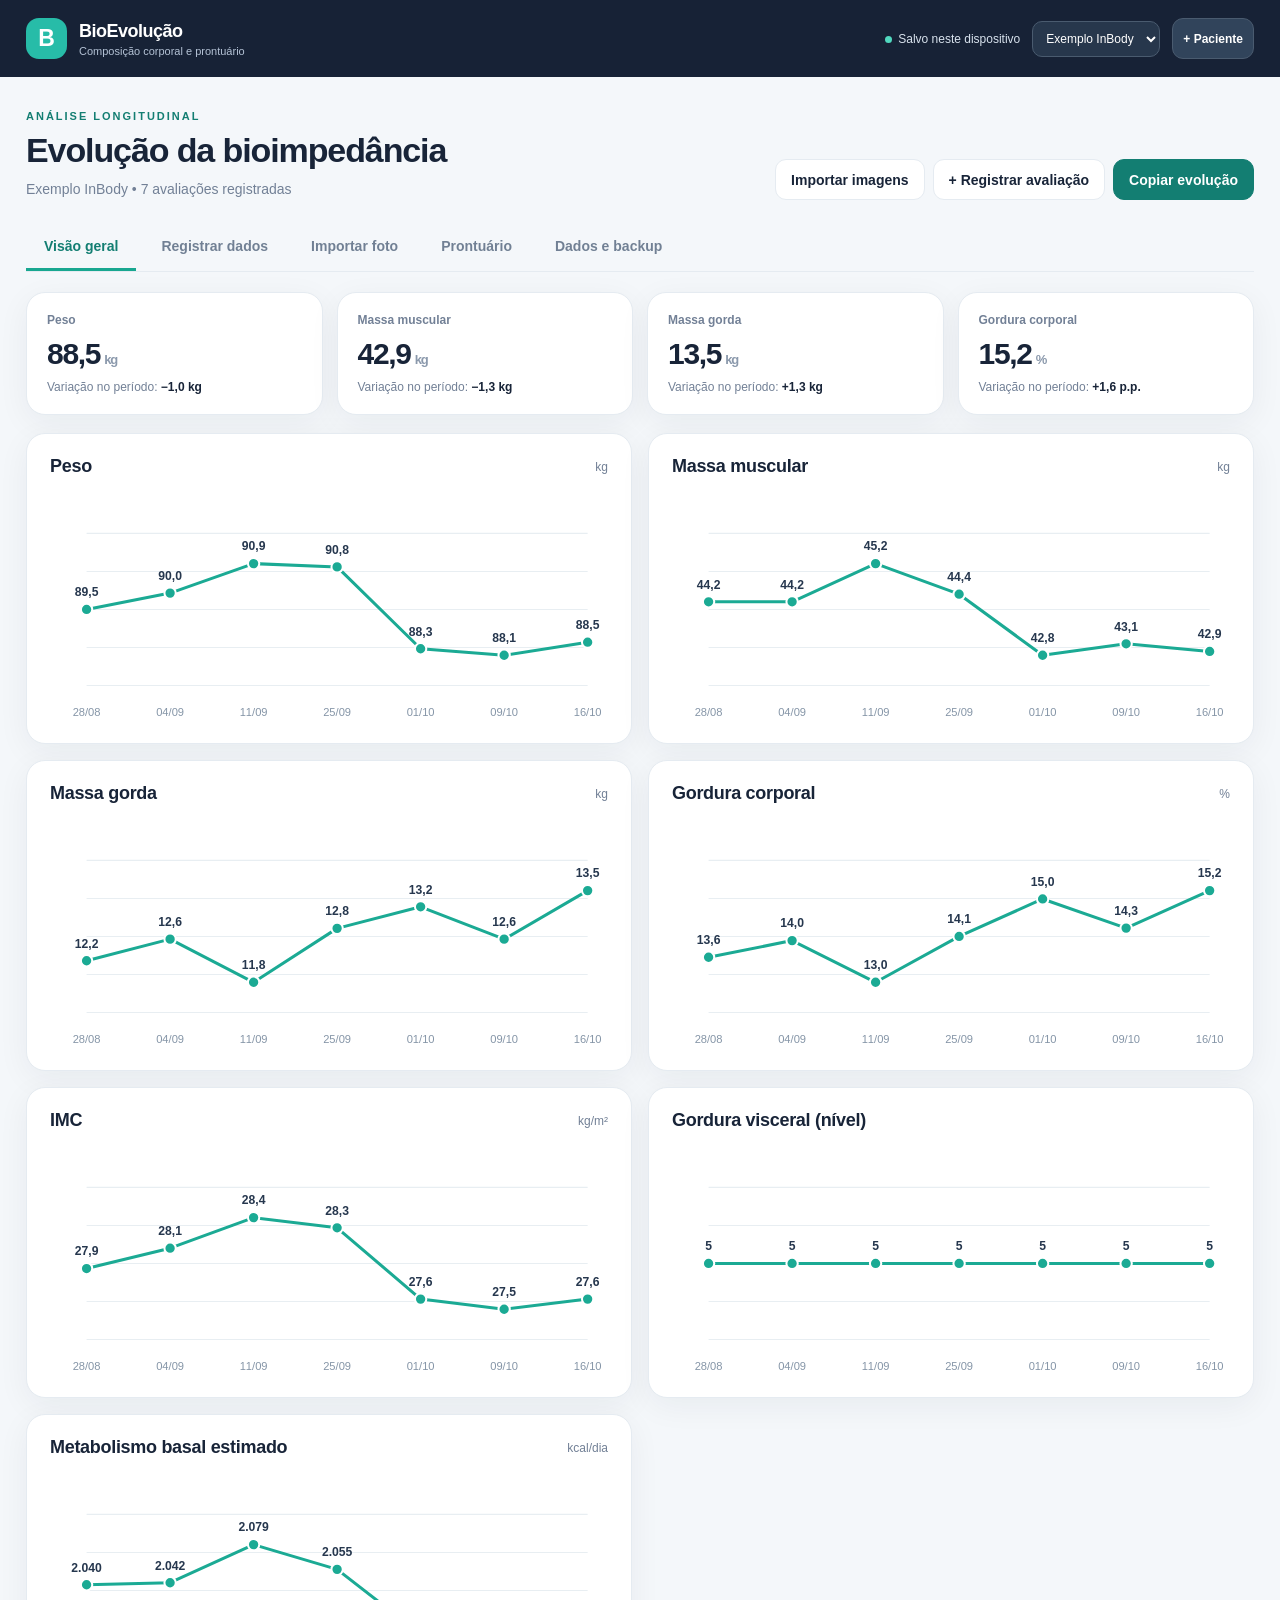
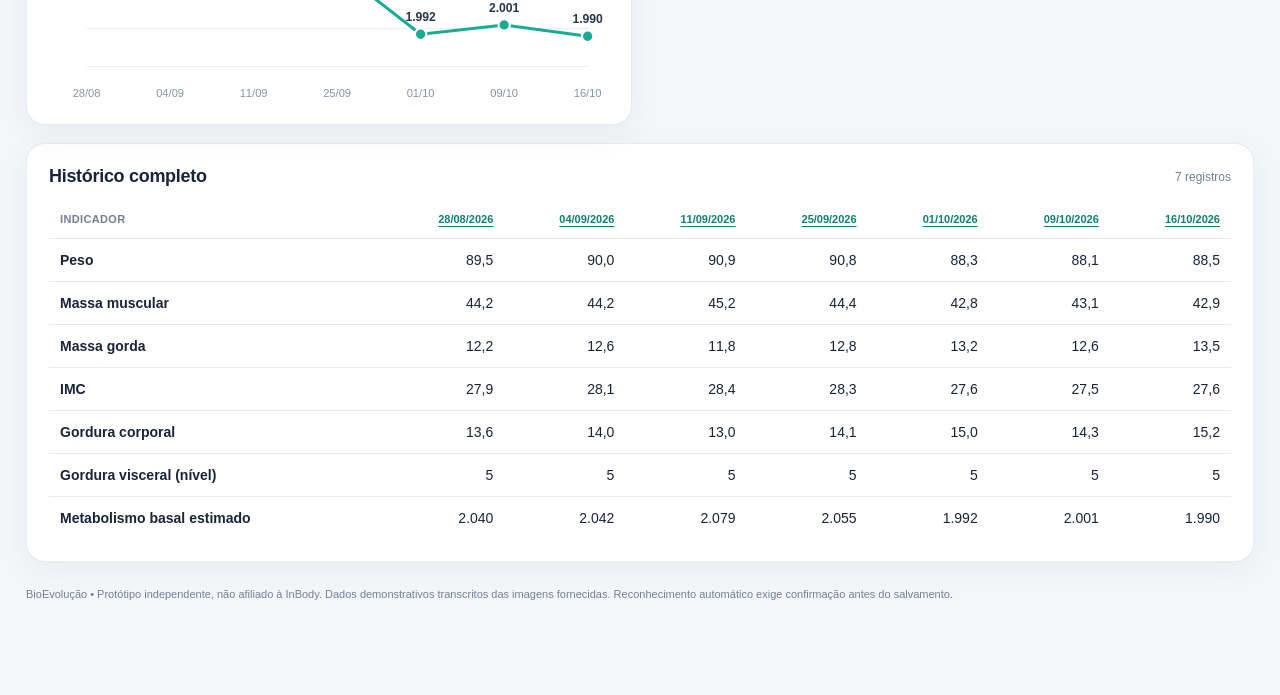
==== index.html @ 43f8a81c "Adicionar aplicativo BioEvolução com interface responsiva e OCR experimental" ====
<!DOCTYPE html>
<html lang="pt-BR">
<head>
<meta charset="UTF-8">
<meta name="viewport" content="width=device-width, initial-scale=1, viewport-fit=cover">
<meta name="theme-color" content="#172236">
<meta name="description" content="Acompanhe e registre a evolução de bioimpedância com gráficos, reconhecimento de imagens e resumo para prontuário.">
<link rel="manifest" href="manifest.webmanifest">
<link rel="apple-touch-icon" href="icon-180.png">
<meta name="apple-mobile-web-app-capable" content="yes">
<meta name="apple-mobile-web-app-status-bar-style" content="default">
<meta name="apple-mobile-web-app-title" content="BioEvolução">
<title>BioEvolução | Bioimpedância e prontuário</title>
<style>
:root{--bg:#f4f7fa;--paper:#fff;--ink:#182438;--muted:#728096;--line:#e5ebf1;--teal:#18a790;--tealDark:#137e72;--navy:#172236;--purple:#6686a9;--warn:#b66f24;--radius:19px;--shadow:0 8px 32px rgba(22,36,53,.055)}
*{box-sizing:border-box}body{margin:0;background:var(--bg);color:var(--ink);font-family:Inter,-apple-system,BlinkMacSystemFont,"Segoe UI",Arial,sans-serif;font-size:14px;-webkit-font-smoothing:antialiased}button,input,select,textarea{font:inherit}button{cursor:pointer}button:disabled{opacity:.55;cursor:not-allowed}.shell{max-width:1340px;margin:auto;padding:0 26px 80px}.top{background:var(--navy);color:#fff}.top-inner{max-width:1340px;padding:18px 26px;margin:auto;display:flex;justify-content:space-between;align-items:center;gap:18px}.identity{display:flex;align-items:center;gap:12px}.logo{width:41px;height:41px;border-radius:13px;background:#27bca8;color:#fff;font-weight:900;font-size:23px;display:grid;place-items:center}.brand{font-weight:800;font-size:18px;letter-spacing:-.5px}.subbrand{font-size:11px;color:#b4c2d5;margin-top:3px}.top-small{display:flex;align-items:center;gap:12px;font-size:12px;color:#d8e2ed}.dot{display:inline-block;width:7px;height:7px;background:#51d8bf;border-radius:50%;margin-right:6px}.patient-pick{background:#27374c;color:#fff;border:1px solid #4a5b6f;border-radius:10px;padding:9px;max-width:210px}.page-head{display:flex;justify-content:space-between;align-items:flex-end;gap:20px;margin:33px 0 24px}.eyebrow{text-transform:uppercase;letter-spacing:2px;color:var(--tealDark);font-size:11px;font-weight:800;margin:0 0 9px}.h1{font-size:clamp(24px,3vw,34px);letter-spacing:-1.1px;margin:0;font-weight:820}.lead{color:var(--muted);margin:9px 0 0;line-height:1.5}.actions{display:flex;gap:8px;flex-wrap:wrap}.btn{border-radius:11px;padding:11px 15px;min-height:41px;border:1px solid var(--line);background:#fff;color:var(--ink);font-weight:750;display:inline-flex;align-items:center;justify-content:center;gap:7px;white-space:nowrap}.btn:hover{filter:brightness(.975)}.btn.primary{background:var(--tealDark);border-color:var(--tealDark);color:#fff}.btn.ghost{background:transparent}.btn.danger{color:#bd4444}.tabs{display:flex;gap:7px;border-bottom:1px solid var(--line);overflow:auto;margin-bottom:20px}.tab{border:0;background:transparent;padding:14px 18px;color:#718094;font-weight:740;white-space:nowrap;border-bottom:3px solid transparent}.tab.active{color:var(--tealDark);border-bottom-color:var(--teal)}.panel{display:none}.panel.active{display:block}.kpi-grid{display:grid;grid-template-columns:repeat(4,minmax(0,1fr));gap:14px}.kpi{background:var(--paper);border:1px solid var(--line);border-radius:var(--radius);padding:20px;box-shadow:var(--shadow)}.kpi-title{font-size:12px;color:var(--muted);font-weight:720}.kpi-value{font-size:30px;letter-spacing:-1.3px;font-weight:850;margin:10px 0 9px;font-variant-numeric:tabular-nums}.kpi-unit{font-size:13px;color:#8b99ac;font-weight:650;margin-left:4px}.delta{font-size:12px;color:var(--muted)}.delta strong{color:var(--ink)}.section{margin-top:18px}.card{background:var(--paper);border:1px solid var(--line);border-radius:var(--radius);box-shadow:var(--shadow);padding:22px}.sec-head{display:flex;justify-content:space-between;align-items:center;gap:12px;margin-bottom:13px}.sec-title{font-size:18px;font-weight:800;margin:0;letter-spacing:-.3px}.secondary{color:var(--muted);font-size:12px}.chart-grid{display:grid;grid-template-columns:repeat(2,minmax(0,1fr));gap:16px;margin-top:18px}.chart-wrap{height:246px}.chart{width:100%;height:100%;display:block;overflow:visible}.chart text{font-family:inherit}.seg{display:inline-flex;gap:2px;background:#f1f5f7;padding:4px;border-radius:11px}.seg button{border:none;background:transparent;border-radius:8px;font-size:12px;padding:7px 9px;color:var(--muted);font-weight:750}.seg button.chosen{background:#fff;color:var(--ink);box-shadow:0 1px 5px #e0e6e8}.chartcard{padding:22px 18px 7px}.chartcard .sec-head{padding:0 5px}.tablewrap{overflow-x:auto}.hist-table{border-collapse:collapse;width:100%;min-width:720px;font-variant-numeric:tabular-nums}.hist-table th,.hist-table td{padding:13px 11px;text-align:right;border-bottom:1px solid var(--line);white-space:nowrap}.hist-table th:first-child,.hist-table td:first-child{text-align:left}.hist-table th{font-size:11px;color:var(--muted);text-transform:uppercase;letter-spacing:.35px}.hist-table tr:last-child td{border:0}.hist-table td:first-child{font-weight:760}.date-link{border:0;background:transparent;color:var(--tealDark);font-size:11px;font-weight:750;text-decoration:underline;text-underline-offset:3px;cursor:pointer;padding:0}.muted{color:var(--muted)}.form-grid{display:grid;grid-template-columns:repeat(4,minmax(0,1fr));gap:16px}.field label{display:block;font-size:12px;font-weight:780;margin:0 0 8px}.field small{display:block;font-size:11px;color:var(--muted);margin-top:5px}.field input,.field select,.field textarea{width:100%;border:1px solid #d8e0e8;border-radius:11px;background:#fff;padding:12px 13px;color:var(--ink);outline:none;min-height:45px}.field input:focus,.field textarea:focus,.field select:focus{border-color:var(--teal);box-shadow:0 0 0 3px rgba(24,167,144,.13)}.field input:disabled{background:#f4f6f8}.inline-controls{display:flex;gap:10px;align-items:center;flex-wrap:wrap}.note{background:#f4f8f9;color:#526778;border:1px solid #e3edf1;padding:12px 14px;border-radius:11px;line-height:1.5;font-size:12px}.notice{color:#6b7787;font-size:12px;line-height:1.6}.status{font-size:12px;color:var(--tealDark);font-weight:750}.error{color:#b84242}.upload{border:2px dashed #cddfe2;border-radius:16px;padding:28px;text-align:center;background:#f9fcfc;position:relative}.upload strong{display:block;font-size:17px;margin-bottom:8px}.upload p{margin:0 0 16px;color:var(--muted);line-height:1.55}.upload input{max-width:100%}.upload.drag{border-color:var(--teal);background:#eefaf6}.bar{height:8px;overflow:hidden;border-radius:10px;background:#e6eff0;margin:10px 0}.bar>div{width:0%;height:100%;background:var(--teal);transition:width .3s}.preview-list{display:grid;grid-template-columns:repeat(auto-fit,minmax(125px,1fr));gap:12px}.thumb{border:1px solid var(--line);border-radius:12px;padding:8px;overflow:hidden}.thumb img{height:165px;width:100%;object-fit:contain;background:#f4f5f7}.thumb p{font-size:11px;overflow:hidden;text-overflow:ellipsis;white-space:nowrap;margin:6px 0 0;color:var(--muted)}.review{overflow:auto;border:1px solid var(--line);border-radius:12px}.review table{border-collapse:collapse;min-width:780px;width:100%}.review th,.review td{padding:9px 8px;border-bottom:1px solid var(--line);text-align:center}.review th:first-child{text-align:left;min-width:130px}.review th{font-size:11px;color:var(--muted);background:#f8fafb}.review td input{width:70px;border:1px solid #d9e2e9;border-radius:7px;padding:7px 4px;text-align:center}.review td input.unsure{border-color:#edc693;background:#fffbf3}.review td input:focus{outline:2px solid #80d0c4}.report{width:100%;height:200px;resize:vertical;border-radius:13px;border:1px solid var(--line);padding:16px;color:var(--ink);line-height:1.65}.report-foot{display:flex;justify-content:space-between;align-items:center;gap:16px;margin-top:13px;flex-wrap:wrap}.help{line-height:1.6;color:var(--muted);font-size:12px}.empty{text-align:center;padding:45px 10px;color:var(--muted)}.empty strong{display:block;font-size:17px;color:var(--ink);margin-bottom:9px}.tiny{font-size:11px;color:var(--muted)}.footer{margin-top:24px;font-size:11px;color:var(--muted);line-height:1.55;padding-bottom:12px}.pill{background:#effaf7;color:var(--tealDark);border-radius:100px;padding:5px 8px;font-size:11px;font-weight:750}.pill.warn{background:#fff6eb;color:var(--warn)}.hr{height:1px;background:var(--line);margin:18px 0}.spaced{display:flex;justify-content:space-between;align-items:center;flex-wrap:wrap;gap:10px}.hidden{display:none!important}
@media(max-width:900px){.kpi-grid{grid-template-columns:repeat(2,minmax(0,1fr))}.chart-grid{grid-template-columns:1fr}.form-grid{grid-template-columns:repeat(2,minmax(0,1fr))}}
@media(max-width:600px){.subbrand{display:none}.logo{width:35px;height:35px}.shell,.top-inner{padding-left:14px;padding-right:14px}.top-small .dottext{display:none}.top-inner{gap:9px}.brand{font-size:16px}.patient-pick{max-width:135px;font-size:11px}.page-head{margin:24px 0 16px;display:block}.page-head .actions{margin-top:18px}.actions .btn{flex:1}.tabs{margin-left:-14px;margin-right:-14px;padding-left:8px}.tab{padding:13px}.kpi-grid{gap:9px}.kpi{padding:15px;border-radius:15px}.kpi-value{font-size:26px}.kpi-title{font-size:11px}.card{padding:17px}.form-grid{gap:12px}.sec-title{font-size:16px}.chart-wrap{height:187px}.chartcard{padding:18px 10px 4px}.report{height:235px}.top-small{gap:6px}}
</style>
</head>
<body>
<header class="top"><div class="top-inner"><div class="identity"><div class="logo">B</div><div><div class="brand">BioEvolução</div><div class="subbrand">Composição corporal e prontuário</div></div></div><div class="top-small"><span class="dottext"><i class="dot"></i>Salvo neste dispositivo</span><select id="patientSelect" class="patient-pick" aria-label="Selecionar prontuário"></select><button id="newPatient" class="btn" style="padding:8px 10px;background:#31445b;color:#fff;border-color:#4a5b6f" title="Criar registro separado">+ Paciente</button></div></div></header>
<main class="shell">
<div class="page-head"><div><p class="eyebrow">ANÁLISE LONGITUDINAL</p><h1 class="h1">Evolução da bioimpedância</h1><p class="lead" id="subtitle">Histórico de avaliações com gráficos e texto pronto para o prontuário.</p></div><div class="actions"><button class="btn" data-tab="importar">Importar imagens</button><button class="btn" data-tab="registro">+ Registrar avaliação</button><button class="btn primary" data-tab="prontuario">Copiar evolução</button></div></div>
<nav class="tabs" aria-label="Seções"><button class="tab active" data-tab="painel">Visão geral</button><button class="tab" data-tab="registro">Registrar dados</button><button class="tab" data-tab="importar">Importar foto</button><button class="tab" data-tab="prontuario">Prontuário</button><button class="tab" data-tab="dados">Dados e backup</button></nav>
<section id="painel" class="panel active"><div id="kpiGrid" class="kpi-grid"></div><div class="chart-grid" id="charts"></div><div class="card section"><div class="sec-head"><h2 class="sec-title">Histórico completo</h2><span id="recordCount" class="secondary"></span></div><div class="tablewrap" id="historyTable"></div></div></section>
<section id="registro" class="panel"><div class="card"><div class="sec-head"><div><h2 class="sec-title">Adicionar ou editar avaliação</h2><p class="secondary">Digite os valores e salve por data. Valores vazios permanecem sem informação.</p></div></div><form id="measureForm"><div class="form-grid"><div class="field"><label for="date">Data da avaliação</label><input required id="date" type="date"></div><div class="field"><label for="weight">Peso (kg)</label><input id="weight" inputmode="decimal" type="text" placeholder="88,5"></div><div class="field"><label for="muscle">Massa muscular (kg)</label><input id="muscle" inputmode="decimal" type="text" placeholder="42,9"></div><div class="field"><label for="fatMass">Massa gorda (kg)</label><input id="fatMass" inputmode="decimal" type="text" placeholder="13,5"></div><div class="field"><label for="bmi">IMC (kg/m²)</label><input id="bmi" inputmode="decimal" type="text" placeholder="27,6"></div><div class="field"><label for="fatPct">Gordura corporal (%)</label><input id="fatPct" inputmode="decimal" type="text" placeholder="15,2"></div><div class="field"><label for="visceral">Nível de gordura visceral</label><input id="visceral" inputmode="decimal" type="text" placeholder="5"></div><div class="field"><label for="bmr">Metabolismo basal (kcal)</label><input id="bmr" inputmode="decimal" type="text" placeholder="1990"></div></div><div class="hr"></div><div class="inline-controls"><button class="btn primary" type="submit">Salvar avaliação</button><button class="btn" type="button" id="clearForm">Limpar campos</button><button class="btn danger" type="button" id="deleteRecord">Excluir esta data</button><span class="status" id="formStatus" role="status"></span></div></form></div></section>
<section id="importar" class="panel"><div class="card"><h2 class="sec-title">Reconhecimento de imagens InBody</h2><p class="lead">Envie capturas de tela semelhantes às imagens fornecidas. O reconhecimento tenta extrair datas, indicadores e valores automaticamente.</p><div class="upload section" id="dropzone"><strong>Envie uma ou várias fotos</strong><p>Formatos JPG, PNG e WebP. Se o relatório estiver dividido em várias telas, envie todas de uma vez.</p><input type="file" id="photoInput" multiple accept="image/jpeg,image/png,image/webp,image/*" aria-label="Selecionar imagens de bioimpedância"></div><div class="section" id="ocrProgress" style="display:none"><div class="spaced"><span class="status" id="progressMsg">Preparando...</span><span class="tiny" id="progressPct"></span></div><div class="bar"><div id="progressFill"></div></div></div><div class="section preview-list" id="photoPreview"></div><div class="section hidden" id="importReview"><div class="spaced"><h3 class="sec-title">Confira os números reconhecidos</h3><span class="pill warn">Revisão obrigatória</span></div><p class="notice">O OCR pode confundir pontos decimais, algarismos e datas. Campos amarelos exigem atenção. Corrija antes de incorporar ao histórico.</p><div class="review" id="reviewTable"></div><div class="report-foot"><button class="btn primary" id="commitImport">Confirmar e salvar valores</button><button class="btn" id="discardImport">Descartar leitura</button><span class="status" id="importStatus"></span></div></div><p class="notice section">Privacidade: o aplicativo não envia fotos a um servidor próprio. O reconhecimento usa Tesseract.js no navegador e precisa de internet para carregar o mecanismo na primeira utilização. Para uso clínico, faça conferência humana dos resultados antes de registrar.</p></div></section>
<section id="prontuario" class="panel"><div class="card"><h2 class="sec-title">Texto pronto para copiar no prontuário</h2><p class="lead">Gere uma evolução objetiva sem interpretação clínica automática dos achados.</p><div class="form-grid section" style="grid-template-columns:repeat(2,minmax(0,1fr))"><div class="field"><label for="compareMode">Comparar</label><select id="compareMode"><option value="first">Primeira e última avaliação</option><option value="previous">Penúltima e última avaliação</option><option value="latest">Somente última avaliação</option></select></div><div class="field"><label for="reportStyle">Modelo de texto</label><select id="reportStyle"><option value="full">Completo, em parágrafo único</option><option value="short">Sintético, em parágrafo único</option><option value="dated">Histórico por datas</option></select></div></div><textarea id="reportText" class="report section" aria-label="Texto para prontuário" spellcheck="false"></textarea><div class="report-foot"><button class="btn primary" id="copyReport">Copiar texto do prontuário</button><button class="btn" id="refreshReport">Atualizar texto</button><span class="status" id="copyStatus"></span></div><p class="help section">A bioimpedância estima compartimentos corporais e é sensível à hidratação e ao protocolo de medição. Não classificar automaticamente qualquer variação de massa muscular estimada como sarcopenia.</p></div></section>
<section id="dados" class="panel"><div class="card"><h2 class="sec-title">Organização e backup</h2><p class="lead">Cada registro pode ter seu próprio histórico. Dados ficam salvos localmente neste navegador, sem sincronização entre dispositivos.</p><div class="section inline-controls"><button class="btn primary" id="exportData">Exportar backup JSON</button><label class="btn" for="restoreInput">Restaurar backup JSON</label><input type="file" id="restoreInput" accept="application/json,.json" hidden><button class="btn danger" id="clearPatient">Limpar avaliações deste registro</button></div><p id="backupStatus" class="status section"></p><div class="note section">Este é um protótipo local para avaliação e registro. Antes de utilização com dados identificáveis de pacientes em uma clínica, são necessários autenticação, gestão de acesso, armazenamento seguro, backups, trilha de auditoria e adequação à LGPD. Para testar, utilize identificadores não identificáveis.</div></div></section>
<div class="footer">BioEvolução • Protótipo independente, não afiliado à InBody. Dados demonstrativos transcritos das imagens fornecidas. Reconhecimento automático exige confirmação antes do salvamento.</div>
</main>
<script>
(() => {
'use strict';
const METRICS={weight:{name:'Peso',unit:'kg',digits:1,min:20,max:400},muscle:{name:'Massa muscular',unit:'kg',digits:1,min:0,max:200},fatMass:{name:'Massa gorda',unit:'kg',digits:1,min:0,max:200},bmi:{name:'IMC',unit:'kg/m²',digits:1,min:10,max:90},fatPct:{name:'Gordura corporal',unit:'%',digits:1,min:0,max:80},visceral:{name:'Gordura visceral (nível)',unit:'',digits:0,min:0,max:50},bmr:{name:'Metabolismo basal estimado',unit:'kcal/dia',digits:0,min:500,max:5000}};
const KEYS=Object.keys(METRICS);
const DEMO_DATES=['2026-08-28','2026-09-04','2026-09-11','2026-09-25','2026-10-01','2026-10-09','2026-10-16'];
const DEMO={weight:[89.5,90,90.9,90.8,88.3,88.1,88.5],muscle:[44.2,44.2,45.2,44.4,42.8,43.1,42.9],fatMass:[12.2,12.6,11.8,12.8,13.2,12.6,13.5],bmi:[27.9,28.1,28.4,28.3,27.6,27.5,27.6],fatPct:[13.6,14,13,14.1,15,14.3,15.2],visceral:[5,5,5,5,5,5,5],bmr:[2040,2042,2079,2055,1992,2001,1990]};
const key='bioevolucao-v1';
const demoRecords=DEMO_DATES.map((date,i)=>Object.fromEntries([['date',date],...KEYS.map(k=>[k,DEMO[k][i]])]));
let state=loadState(), staged={}, stagedFlags={}, busy=false;
const $=s=>document.querySelector(s), $$=s=>[...document.querySelectorAll(s)];
function loadState(){try{let obj=JSON.parse(localStorage.getItem(key));if(obj&&Array.isArray(obj.patients)&&obj.patients.length)return obj}catch(e){}return {active:'demo',patients:[{id:'demo',label:'Exemplo InBody',records:demoRecords}]};}
function save(){try{localStorage.setItem(key,JSON.stringify(state))}catch(e){alert('Armazenamento local indisponível. Exporte um backup JSON dos dados.')}}
function activePatient(){return state.patients.find(p=>p.id===state.active)||state.patients[0]}
function recs(){return [...activePatient().records].sort((a,b)=>a.date.localeCompare(b.date))}
function number(s){if(s===null||s===undefined||s==='')return null;let n=Number(String(s).trim().replace(/\s/g,'').replace(/\./g, (m, idx,str)=>str.includes(',')?'':'.').replace(',','.'));return Number.isFinite(n)?n:null}
function fmt(n,k){if(n===null||n===undefined||!Number.isFinite(n))return '—';return n.toLocaleString('pt-BR',{minimumFractionDigits:METRICS[k].digits,maximumFractionDigits:METRICS[k].digits})}
function diff(a,b,k){if(a==null||b==null)return '—';let d=b-a;let r=(d>0?'+':d<0?'−':'')+fmt(Math.abs(d),k);return r+(k==='fatPct'?' p.p.':(METRICS[k].unit?' '+METRICS[k].unit:''))}
function datePt(s){const [y,m,d]=(s||'').split('-');return d&&m?`${d}/${m}/${y}`:'—'}
function formatVal(n,k){let u=METRICS[k].unit;return fmt(n,k)+(u==='% '||u==='%'?'%':u?' '+u:'')}
function reportName(k){return k==='bmi'?'IMC':METRICS[k].name.toLowerCase()}
function dateShort(s){const a=(s||'').split('-');return a.length===3?`${a[2]}/${a[1]}`:s}
function escapeHtml(s){return String(s??'').replace(/[&<>"']/g,ch=>({'&':'&amp;','<':'&lt;','>':'&gt;','"':'&quot;',"'":'&#39;'}[ch]))}
function useTab(tab){$$('.tab').forEach(x=>x.classList.toggle('active',x.dataset.tab===tab));$$('.panel').forEach(x=>x.classList.toggle('active',x.id===tab));if(tab==='prontuario')updateReport();scrollTo({top:0,behavior:'smooth'})}
function currentRecord(){return recs().at(-1)||{}}
function firstRecord(){return recs()[0]||{}}
function populatePatients(){let sel=$('#patientSelect');sel.innerHTML=state.patients.map(p=>`<option value="${escapeHtml(p.id)}">${escapeHtml(p.label)}</option>`).join('');sel.value=state.active;$('#subtitle').textContent=`${activePatient().label} • ${recs().length} avaliações registradas`}
function renderKpis(){const a=firstRecord(),b=currentRecord();const chosen=['weight','muscle','fatMass','fatPct'];$('#kpiGrid').innerHTML=chosen.map(k=>{let m=METRICS[k];return `<div class="kpi"><div class="kpi-title">${m.name}</div><div class="kpi-value">${fmt(b[k],k)}<span class="kpi-unit">${m.unit}</span></div><div class="delta">Variação no período: <strong>${diff(a[k],b[k],k)}</strong></div></div>`}).join('')}
function chartSvg(key,values){let mobile=window.innerWidth<=600,w=mobile?420:560,h=227,left=mobile?35:41,right=mobile?16:25,top=35,bottom=42;let valid=values.map((v,i)=>({i,value:v[key]})).filter(v=>v.value!=null);if(!valid.length)return `<div class="empty">Sem dados registrados para este indicador.</div>`;
let vmin=Math.min(...valid.map(v=>v.value)),vmax=Math.max(...valid.map(v=>v.value));let pad=(vmax-vmin)*.33||Math.max(1,Math.abs(vmin)*.075);let yMin=vmin-pad,yMax=vmax+pad;
const xx=i=>left+(w-left-right)*(values.length===1?.5:i/(values.length-1));const yy=v=>top+(h-top-bottom)*(1-(v-yMin)/(yMax-yMin));
let grid=[0,.25,.5,.75,1].map(q=>{let y=top+q*(h-top-bottom);return `<line x1="${left}" y1="${y}" x2="${w-right}" y2="${y}" stroke="#e8eef2" stroke-width="1"/>`}).join('');
let paths=[],part=[];for(let i=0;i<values.length;i++){if(values[i][key]==null){if(part.length>1)paths.push(part);part=[];continue}part.push(`${xx(i)},${yy(values[i][key])}`)}if(part.length>1)paths.push(part);
const path=paths.map(p=>`<polyline points="${p.join(' ')}" fill="none" stroke="#1baa94" stroke-width="3" stroke-linejoin="round" stroke-linecap="round"/>`).join('');
let ticks=values.map((v,i)=>`<text x="${xx(i)}" y="${h-12}" text-anchor="middle" font-size="${values.length>10?'9':'11'}" fill="#8595a7">${dateShort(v.date)}</text>`).join('');
let pts=valid.map(({i,value})=>{let x=xx(i),y=yy(value);return `<circle cx="${x}" cy="${y}" r="5.6" fill="#1baa94" stroke="white" stroke-width="2"/><text x="${x}" y="${Math.max(13,y-13)}" text-anchor="middle" font-weight="750" fill="#26374e" font-size="${values.length>10?'10':'12'}">${fmt(value,key)}</text>`}).join('');
return `<svg class="chart" viewBox="0 0 ${w} ${h}" role="img" aria-label="Gráfico de ${METRICS[key].name}">${grid}${path}${pts}${ticks}</svg>`}
function renderCharts(){let keys=['weight','muscle','fatMass','fatPct','bmi','visceral','bmr'];$('#charts').innerHTML=keys.map(k=>`<div class="card chartcard"><div class="sec-head"><h2 class="sec-title">${METRICS[k].name}</h2><span class="secondary">${METRICS[k].unit}</span></div><div class="chart-wrap">${chartSvg(k,recs())}</div></div>`).join('')}
function renderHistory(){let data=recs();$('#recordCount').textContent=`${data.length} registros`;if(!data.length){$('#historyTable').innerHTML='<div class="empty"><strong>Ainda não há avaliações.</strong>Cadastre uma data ou importe uma captura do InBody.</div>';return}$('#historyTable').innerHTML=`<table class="hist-table"><thead><tr><th>Indicador</th>${data.map(r=>`<th><button class="date-link" data-edit-date="${r.date}" title="Editar avaliação">${datePt(r.date)}</button></th>`).join('')}</tr></thead><tbody>${KEYS.map(k=>`<tr><td>${METRICS[k].name}</td>${data.map(r=>`<td>${fmt(r[k],k)}</td>`).join('')}</tr>`).join('')}</tbody></table>`}
function updateAll(){populatePatients();renderKpis();renderCharts();renderHistory();updateReport()}
function getFormRecord(){let out={date:$('#date').value};for(let k of KEYS){let n=number($('#'+k).value);if($('#'+k).value.trim()&&n===null)throw Error(`Valor inválido: ${METRICS[k].name}`);if(n!==null&&(n<METRICS[k].min||n>METRICS[k].max))throw Error(`Valor fora da faixa esperada: ${METRICS[k].name}`);out[k]=n}return out}
function clearForm(){for(let k of KEYS)$('#'+k).value='';$('#date').value=[new Date().getFullYear(),String(new Date().getMonth()+1).padStart(2,'0'),String(new Date().getDate()).padStart(2,'0')].join('-');$('#formStatus').textContent=''}
function fillForm(date){let r=recs().find(r=>r.date===date);$('#date').value=date;for(let k of KEYS)$('#'+k).value=r?.[k]==null?'':String(r[k]).replace('.',',')}
function upsert(date,values){let p=activePatient(),r=p.records.find(r=>r.date===date);if(!r){r={date};p.records.push(r)}for(let k of KEYS)if(values[k]!==undefined&&values[k]!==null)r[k]=values[k]}
function reportString(){let arr=recs();if(!arr.length)return 'Nenhuma avaliação de bioimpedância cadastrada.';let last=arr.at(-1),first=arr[0];let mode=$('#compareMode').value,style=$('#reportStyle').value;let old=mode==='previous'?arr.at(-2):first;
const latestFields=KEYS.filter(k=>last[k]!=null).map(k=>`${reportName(k)} ${formatVal(last[k],k)}`);
const shortFields=['weight','muscle','fatMass','fatPct','visceral'].filter(k=>last[k]!=null).map(k=>`${reportName(k)} ${formatVal(last[k],k)}`);
if(style==='dated')return arr.map(r=>`BIOIMPEDÂNCIA (${datePt(r.date)}): ${KEYS.filter(k=>r[k]!=null).map(k=>`${reportName(k)} ${formatVal(r[k],k)}`).join('; ')}.`).join('\n');
let start=`BIOIMPEDÂNCIA (${datePt(last.date)}): ${(style==='short'?shortFields:latestFields).join('; ')}.`;
if(mode==='latest'||!old||old.date===last.date)return start;
const useKeys=style==='short'?['weight','muscle','fatMass','fatPct']:KEYS;
let comparisons=useKeys.filter(k=>old[k]!=null&&last[k]!=null).map(k=>`${reportName(k)} ${fmt(old[k],k)} → ${formatVal(last[k],k)} (${diff(old[k],last[k],k)})`);
return start+(comparisons.length?` EVOLUÇÃO (${datePt(old.date)} a ${datePt(last.date)}): ${comparisons.join('; ')}.`:'')
}
function updateReport(){$('#reportText').value=reportString()}
async function copyText(text){try{await navigator.clipboard.writeText(text)}catch(e){let ta=$('#reportText');ta.focus();ta.select();if(!document.execCommand('copy'))throw e}}
function setProgress(message,pct){$('#ocrProgress').style.display='block';$('#progressMsg').textContent=message;$('#progressPct').textContent=pct==null?'':`${Math.round(pct)}%`;$('#progressFill').style.width=(pct||0)+'%'}
function scriptLoad(url){return new Promise((resolve,reject)=>{if(window.Tesseract)return resolve();const tag=document.createElement('script');tag.src=url;tag.onload=resolve;tag.onerror=()=>reject(Error('Não foi possível carregar o leitor OCR. Confira a conexão com a internet.'));document.head.appendChild(tag)})}
function normalize(s){return String(s||'').normalize('NFD').replace(/[\u0300-\u036f]/g,'').toLowerCase()}
function identifyTitle(t){const s=normalize(t).replace(/[^a-z ]/g,' ').replace(/\s+/g,' ');if(s.includes('basal metabolic')||s.includes('metabolismo basal'))return 'bmr';if(s.includes('massa muscular'))return 'muscle';if(s.includes('massa gorda'))return 'fatMass';if(s.includes('gordura corporal'))return 'fatPct';if(s.includes('gordura visceral')||s.includes('gardura visceral')||s.includes('gordura viccearal'))return 'visceral';if(s.includes('peso'))return 'weight';if(/\bimc\b/.test(s))return 'bmi';return null}
function flattenOcr(data){let lines=[],words=[];function walk(node){if(!node||typeof node!=='object')return;if(node.text&&node.bbox){if(Array.isArray(node.words))lines.push(node);else if(!node.blocks&&!node.paragraphs&&!node.lines)words.push(node)}for(let key of ['blocks','paragraphs','lines','words'])if(Array.isArray(node[key]))node[key].forEach(walk)}if(Array.isArray(data.blocks))data.blocks.forEach(walk);if(!lines.length&&Array.isArray(data.lines))lines=data.lines;if(!words.length&&Array.isArray(data.words))words=data.words;
// Reconstruct headings when the OCR response contains positioned words but not lines.
if(!lines.length&&words.length){const sorted=[...words].sort((a,b)=>bboxMid(a.bbox,'y')-bboxMid(b.bbox,'y'));for(const w of sorted){const y=bboxMid(w.bbox,'y');let line=lines.find(l=>Math.abs(bboxMid(l.bbox,'y')-y)<18);if(!line){line={bbox:{...w.bbox},words:[],text:''};lines.push(line)}line.words.push(w);line.bbox.x0=Math.min(line.bbox.x0,w.bbox.x0);line.bbox.x1=Math.max(line.bbox.x1,w.bbox.x1);line.bbox.y0=Math.min(line.bbox.y0,w.bbox.y0);line.bbox.y1=Math.max(line.bbox.y1,w.bbox.y1)}for(let line of lines)line.text=line.words.sort((a,b)=>a.bbox.x0-b.bbox.x0).map(w=>w.text).join(' ')}
return {lines,words}}
function parseNum(raw,k){let v=String(raw||'').trim().toLowerCase().replace(/(?:kg|kcal|level|%|kcal\/dia|kg\/m2|kg\/m²)$/,'').trim().replace(',','.');if(!/^\d{1,5}(?:\.\d{0,2})?$/.test(v))return null;let n=Number(v);if(!Number.isFinite(n))return null;const m=METRICS[k];if(n>m.max&&m.digits===1&&Number.isInteger(n)&&n/10>=m.min&&n/10<=m.max)n/=10;if(n<m.min||n>m.max)return null;return n}
function plausibleDate(s){let match=String(s||'').match(/\b(\d{1,2})[.\/](\d{2})\b/);return match?{m:Number(match[1]),d:Number(match[2])}:null}
function parseYear(txt){let m=String(txt||'').match(/\b(2[0-9])[.\/](?:0?[1-9]|1[0-2])[.\/](?:[0-3][0-9])\b/);return m?2000+Number(m[1]):new Date().getFullYear()}
function bboxMid(b,dim){return b?((b[dim==='x'?'x0':'y0']||0)+(b[dim==='x'?'x1':'y1']||0))/2:0}
function extractOcrData(data){const f=flattenOcr(data),text=data.text||'',year=parseYear(text),result={},flags={};let lines=f.lines.map(l=>({text:l.text||'',bbox:l.bbox,key:identifyTitle(l.text||'')})).sort((a,b)=>bboxMid(a.bbox,'y')-bboxMid(b.bbox,'y'));
let sections=lines.filter(l=>l.key&&l.bbox).filter((x,i,a)=>!a.slice(0,i).some(y=>y.key===x.key&&Math.abs(bboxMid(x.bbox,'y')-bboxMid(y.bbox,'y'))<65));
let words=f.words.map(w=>({text:w.text||'',bbox:w.bbox,confidence:w.confidence??w.conf??75})).filter(w=>w.bbox);
// Additional section recovery for OCR streams that do not expose line nodes.
if(!sections.length){let pattern=/(Basal Metabolic Rate|Massa Muscular|Massa Gorda|Gordura Corporal|Gordura Visceral|N[ií]vel de Gordura Visceral|Peso|IMC)/gi;let m;let ix=0;while((m=pattern.exec(text))){sections.push({text:m[0],key:identifyTitle(m[0]),bbox:{y0:100+ix*510,y1:120+ix*510,x0:10,x1:250}});ix++}}
let dateWords=words.map(w=>({...w,date:plausibleDate(w.text)})).filter(w=>w.date&&w.date.m>=1&&w.date.m<=12&&w.date.d>=1&&w.date.d<=31);
for(let i=0;i<sections.length;i++){let s=sections[i],start=bboxMid(s.bbox,'y'),next=sections.slice(i+1).find(x=>bboxMid(x.bbox,'y')>start+100);let nextY=next?bboxMid(next.bbox,'y'):Number.POSITIVE_INFINITY;
let dates=dateWords.filter(w=>bboxMid(w.bbox,'y')>start+130&&bboxMid(w.bbox,'y')<nextY);
// Axis contains at least four neighboring month-day words on one row.
let groups=[];for(let d of dates){let grp=groups.find(g=>Math.abs(g.y-bboxMid(d.bbox,'y'))<20);if(!grp){grp={y:bboxMid(d.bbox,'y'),entries:[]};groups.push(grp)}grp.entries.push(d)}
let axis=groups.filter(g=>g.entries.length>=4).sort((a,b)=>b.entries.length-a.entries.length)[0];if(!axis)continue;
let axisItems=axis.entries.sort((a,b)=>bboxMid(a.bbox,'x')-bboxMid(b.bbox,'x'));let axisY=axis.y;
let step=axisItems.length>1?(bboxMid(axisItems.at(-1).bbox,'x')-bboxMid(axisItems[0].bbox,'x'))/(axisItems.length-1):100;
const graphTop=start+125, graphBottom=axisY-20;
let points=words.filter(w=>{let y=bboxMid(w.bbox,'y');return y>graphTop&&y<graphBottom});
for(let d of axisItems){let x=bboxMid(d.bbox,'x'),date=`${year}-${String(d.date.m).padStart(2,'0')}-${String(d.date.d).padStart(2,'0')}`;let near=points.filter(w=>Math.abs(bboxMid(w.bbox,'x')-x)<Math.max(29,step*.44)).map(w=>({...w,value:parseNum(w.text,s.key)})).filter(w=>w.value!=null&&w.confidence>=40).sort((a,b)=>Math.abs(bboxMid(a.bbox,'x')-x)-Math.abs(bboxMid(b.bbox,'x')-x));if(!result[date])result[date]={date};if(near.length){result[date][s.key]=near[0].value;flags[date+'|'+s.key]=near[0].confidence<80||!String(near[0].text).includes('.')&&METRICS[s.key].digits===1||String(near[0].text).endsWith('.')?'unsure':'read'}else{flags[date+'|'+s.key]='missing'}}
}
return {result,flags,sections:sections.length,chars:text.length,raw:text}
}
function stageRead(read){for(let [date,r] of Object.entries(read.result)){if(!staged[date])staged[date]={date};for(let k of KEYS)if(r[k]!=null){staged[date][k]=r[k];stagedFlags[date+'|'+k]=read.flags[date+'|'+k]||'unsure'}}}
function renderReview(){const dates=Object.keys(staged).sort();$('#importReview').classList.toggle('hidden',!dates.length);if(!dates.length)return;
$('#reviewTable').innerHTML=`<table><thead><tr><th>Indicador</th>${dates.map(d=>`<th>${dateShort(d)}</th>`).join('')}</tr></thead><tbody>${KEYS.map(k=>`<tr><th>${METRICS[k].name}</th>${dates.map(d=>{let n=staged[d][k];let suspect=n==null||stagedFlags[d+'|'+k]!=='read';return `<td><input data-date="${d}" data-key="${k}" type="text" inputmode="decimal" class="${suspect?'unsure':''}" aria-label="${METRICS[k].name} de ${datePt(d)}" value="${n==null?'':String(n).replace('.',',')}" placeholder="—"></td>`}).join('')}</tr>`).join('')}</tbody></table>`;
$('#importStatus').textContent=`${dates.length} datas identificadas. Confira todas as células.`}
async function handleImages(files){if(busy)return;const valid=[...files].filter(f=>f.type.startsWith('image/'));if(!valid.length)return;busy=true;staged={};stagedFlags={};$('#importReview').classList.add('hidden');$('#photoPreview').innerHTML='';$('#photoInput').disabled=true;try{
for(let f of valid){let url=URL.createObjectURL(f);let tile=document.createElement('div');tile.className='thumb';tile.innerHTML=`<img alt="Miniatura da foto carregada"><p>${escapeHtml(f.name)}</p>`;tile.querySelector('img').src=url;$('#photoPreview').appendChild(tile)}
setProgress('Carregando leitor de imagens...',5);await scriptLoad('https://cdn.jsdelivr.net/npm/tesseract.js@5.1.1/dist/tesseract.min.js');let worker=await Tesseract.createWorker('eng',1,{logger:msg=>{if(msg.status==='recognizing text')setProgress('Reconhecendo números...',Math.round(msg.progress*90))}});
for(let i=0;i<valid.length;i++){setProgress(`Lendo imagem ${i+1} de ${valid.length}...`,Math.round(i/valid.length*90));let ocr=await worker.recognize(valid[i]);let extracted=extractOcrData(ocr.data);stageRead(extracted);setProgress(`Imagem ${i+1} processada`,Math.round((i+1)/valid.length*90))}
await worker.terminate();setProgress('Leitura concluída. Confira a tabela antes de salvar.',100);renderReview();if(!Object.keys(staged).length){$('#importStatus').textContent='Não foi possível identificar os gráficos automaticamente. Use a digitação manual.';$('#importReview').classList.remove('hidden');$('#reviewTable').innerHTML='<div class="note">Os títulos ou eixos dos gráficos não foram reconhecidos. Tente imagem mais nítida ou registre a avaliação manualmente.</div>'}
}catch(err){setProgress(`Falha no reconhecimento: ${err.message||err}`,0);$('#importStatus').textContent='Não houve alteração no histórico.'}finally{busy=false;$('#photoInput').disabled=false}}
function readReviewInputs(){let data={};$$('#reviewTable input[data-date]').forEach(el=>{let date=el.dataset.date,k=el.dataset.key,s=el.value.trim();if(!data[date])data[date]={date};if(!s)return;let v=number(s);if(v===null||v<METRICS[k].min||v>METRICS[k].max)throw Error(`Confira ${METRICS[k].name} em ${datePt(date)}`);data[date][k]=v});return data}
function download(name,content,mime){let blob=new Blob([content],{type:mime}),url=URL.createObjectURL(blob),a=document.createElement('a');a.href=url;a.download=name;a.click();setTimeout(()=>URL.revokeObjectURL(url),1000)}
$$('[data-tab]').forEach(b=>b.addEventListener('click',()=>useTab(b.dataset.tab)));
$('#patientSelect').addEventListener('change',e=>{state.active=e.target.value;save();updateAll();clearForm()});
$('#newPatient').addEventListener('click',()=>{let label=prompt('Identificador do novo registro (evite nome completo ou CPF):','Paciente 02');if(!label?.trim())return;let id='p'+Date.now();state.patients.push({id,label:label.trim().slice(0,60),records:[]});state.active=id;save();updateAll();clearForm();useTab('registro')});
$('#measureForm').addEventListener('submit',e=>{e.preventDefault();try{let r=getFormRecord();if(!r.date)throw Error('Informe a data.');if(KEYS.every(k=>r[k]==null))throw Error('Informe pelo menos um indicador.');upsert(r.date,r);save();updateAll();$('#formStatus').textContent='Avaliação salva.'}catch(err){$('#formStatus').textContent=err.message;$('#formStatus').classList.add('error')}});
$('#date').addEventListener('change',e=>{if(e.target.value)fillForm(e.target.value)});$('#historyTable').addEventListener('click',e=>{let b=e.target.closest('[data-edit-date]');if(!b)return;fillForm(b.dataset.editDate);useTab('registro')});
$('#clearForm').addEventListener('click',clearForm);
$('#deleteRecord').addEventListener('click',()=>{let d=$('#date').value;if(!recs().find(x=>x.date===d)){alert('Não existe avaliação para esta data.');return}if(confirm(`Excluir avaliação de ${datePt(d)}?`)){activePatient().records=activePatient().records.filter(r=>r.date!==d);save();updateAll();clearForm()}});
$('#photoInput').addEventListener('change',e=>handleImages(e.target.files));
const zone=$('#dropzone');zone.addEventListener('dragover',e=>{e.preventDefault();zone.classList.add('drag')});zone.addEventListener('dragleave',()=>zone.classList.remove('drag'));zone.addEventListener('drop',e=>{e.preventDefault();zone.classList.remove('drag');handleImages(e.dataTransfer.files)});
$('#commitImport').addEventListener('click',()=>{try{let values=readReviewInputs(),items=Object.values(values).filter(r=>KEYS.some(k=>r[k]!=null));if(!items.length)throw Error('Nenhum valor preenchido.');for(let r of items)upsert(r.date,r);save();updateAll();staged={};stagedFlags={};$('#importReview').classList.add('hidden');$('#importStatus').textContent=`${items.length} datas salvas com sucesso.`;useTab('painel')}catch(e){$('#importStatus').textContent=e.message}});
$('#discardImport').addEventListener('click',()=>{staged={};stagedFlags={};$('#importReview').classList.add('hidden');$('#photoPreview').innerHTML='';$('#ocrProgress').style.display='none';$('#photoInput').value=''});
$('#compareMode').addEventListener('change',updateReport);$('#reportStyle').addEventListener('change',updateReport);$('#refreshReport').addEventListener('click',updateReport);
$('#copyReport').addEventListener('click',async()=>{try{await copyText($('#reportText').value);$('#copyStatus').textContent='Texto copiado. Cole no prontuário.'}catch(e){$('#copyStatus').textContent='Selecione o texto e copie manualmente.'}});
$('#exportData').addEventListener('click',()=>{download('bioevolucao-backup-'+new Date().toISOString().slice(0,10)+'.json',JSON.stringify({format:'bioevolucao-1',...state},null,2),'application/json');$('#backupStatus').textContent='Backup exportado.'});
$('#restoreInput').addEventListener('change',async e=>{let f=e.target.files[0];if(!f)return;try{let o=JSON.parse(await f.text());if(!Array.isArray(o.patients)||!o.patients.every(p=>Array.isArray(p.records)&&typeof p.label==='string'))throw Error('Formato de backup inválido.');if(!confirm('Restaurar o backup substitui todos os registros locais. Deseja continuar?'))return;state={patients:o.patients,active:o.active};if(!state.patients.some(p=>p.id===state.active))state.active=state.patients[0].id;save();updateAll();$('#backupStatus').textContent='Backup restaurado.'}catch(err){$('#backupStatus').textContent=err.message}finally{e.target.value=''}});
$('#clearPatient').addEventListener('click',()=>{if(confirm(`Apagar TODAS as avaliações de "${activePatient().label}" deste navegador?`)){activePatient().records=[];save();updateAll();$('#backupStatus').textContent='Histórico limpo.'}});
clearForm();updateAll();
if('serviceWorker' in navigator && location.protocol.startsWith('http'))navigator.serviceWorker.register('./sw.js').catch(()=>{});
})();
</script>
</body>
</html>
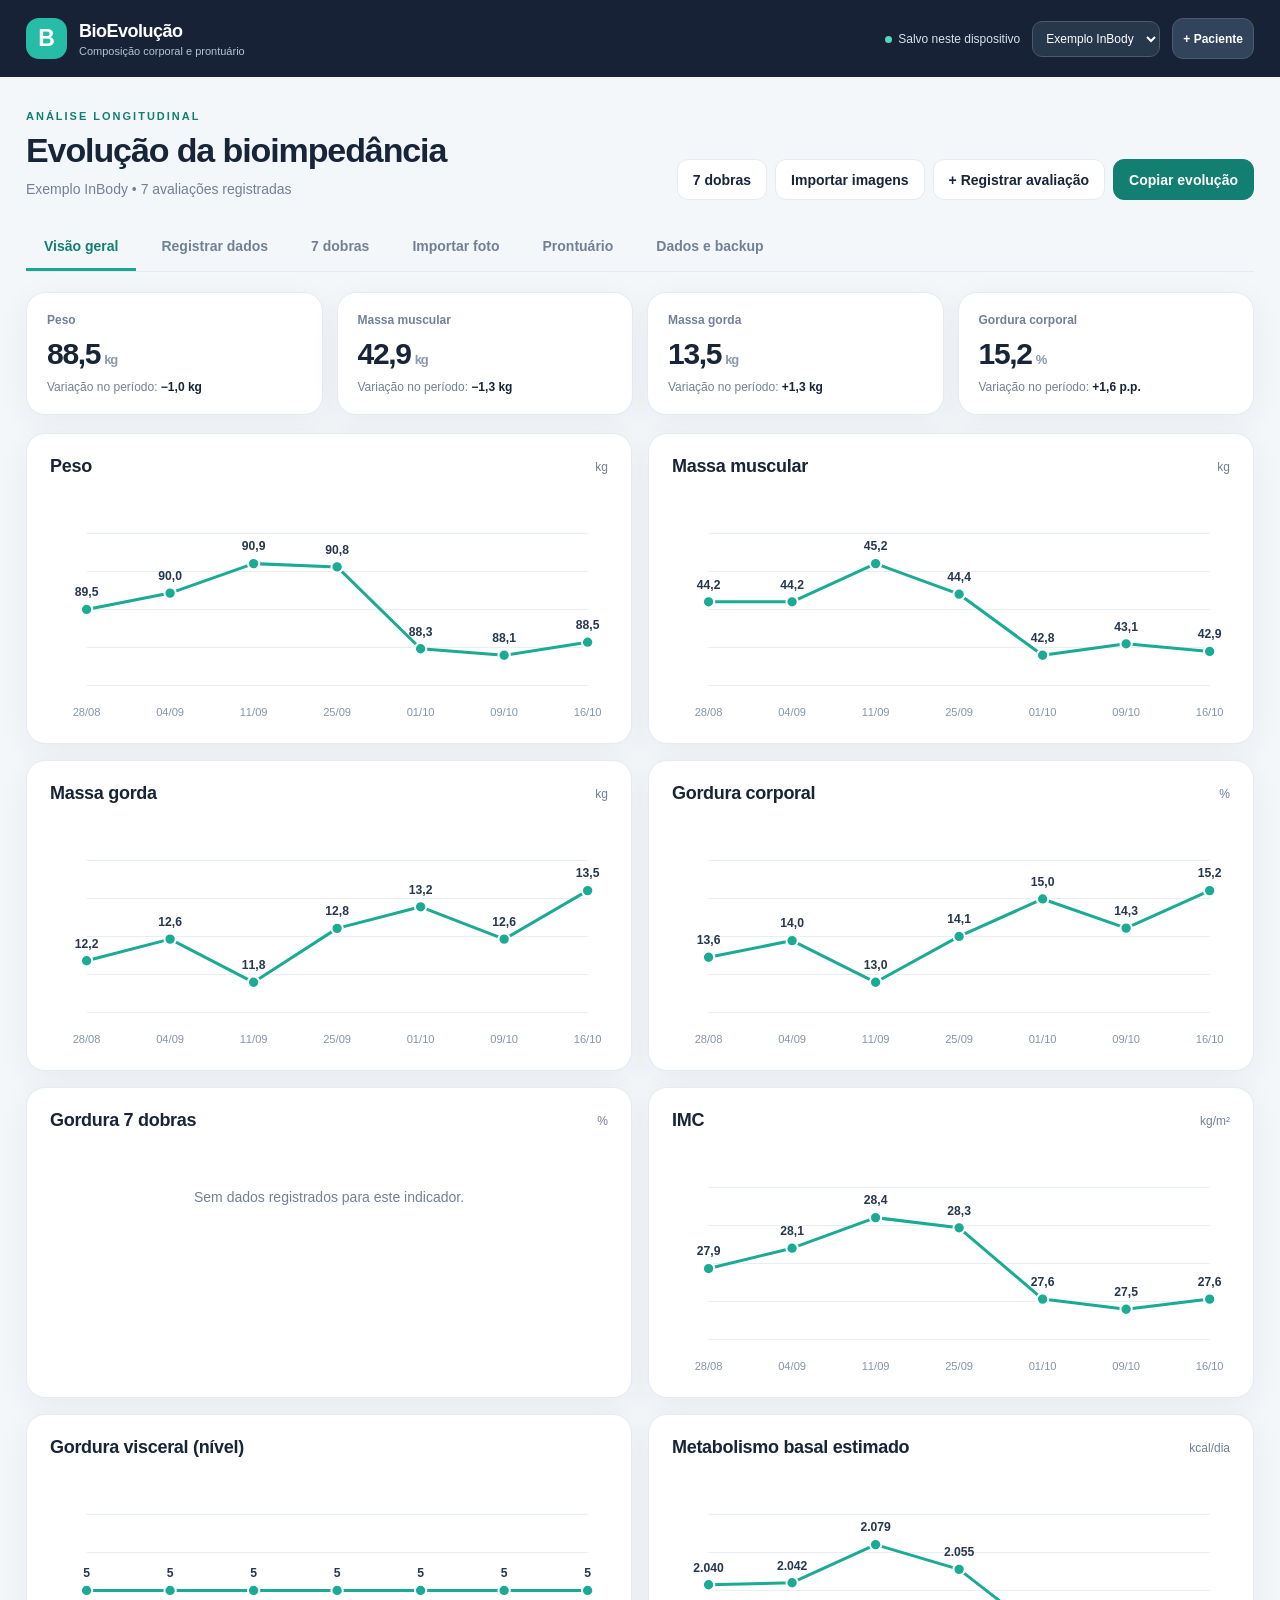
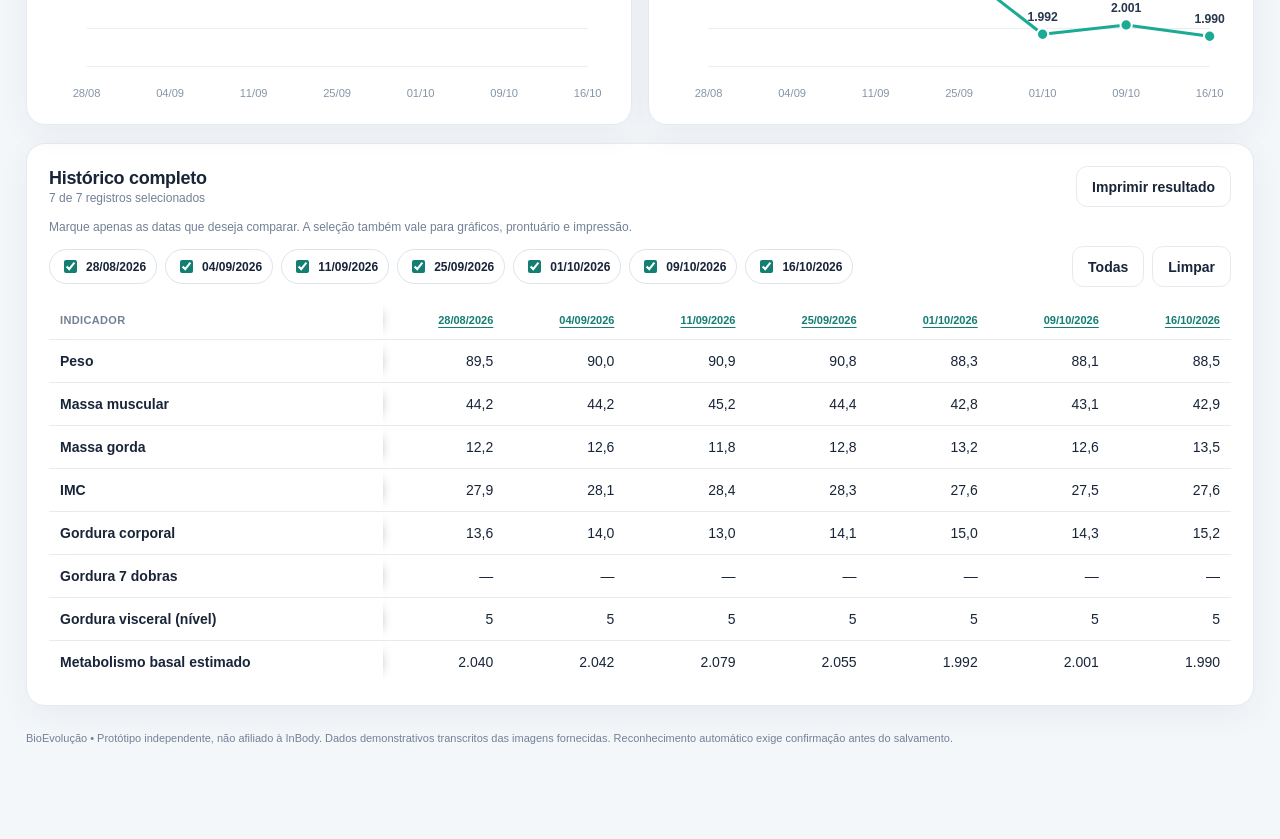
==== commit 5452e017: "Adicionar 7 dobras, filtros por data, coluna fixa e impressão" ====
--- a/index.html
+++ b/index.html
@@ -13,51 +13,58 @@
 <title>BioEvolução | Bioimpedância e prontuário</title>
 <style>
 :root{--bg:#f4f7fa;--paper:#fff;--ink:#182438;--muted:#728096;--line:#e5ebf1;--teal:#18a790;--tealDark:#137e72;--navy:#172236;--purple:#6686a9;--warn:#b66f24;--radius:19px;--shadow:0 8px 32px rgba(22,36,53,.055)}
-*{box-sizing:border-box}body{margin:0;background:var(--bg);color:var(--ink);font-family:Inter,-apple-system,BlinkMacSystemFont,"Segoe UI",Arial,sans-serif;font-size:14px;-webkit-font-smoothing:antialiased}button,input,select,textarea{font:inherit}button{cursor:pointer}button:disabled{opacity:.55;cursor:not-allowed}.shell{max-width:1340px;margin:auto;padding:0 26px 80px}.top{background:var(--navy);color:#fff}.top-inner{max-width:1340px;padding:18px 26px;margin:auto;display:flex;justify-content:space-between;align-items:center;gap:18px}.identity{display:flex;align-items:center;gap:12px}.logo{width:41px;height:41px;border-radius:13px;background:#27bca8;color:#fff;font-weight:900;font-size:23px;display:grid;place-items:center}.brand{font-weight:800;font-size:18px;letter-spacing:-.5px}.subbrand{font-size:11px;color:#b4c2d5;margin-top:3px}.top-small{display:flex;align-items:center;gap:12px;font-size:12px;color:#d8e2ed}.dot{display:inline-block;width:7px;height:7px;background:#51d8bf;border-radius:50%;margin-right:6px}.patient-pick{background:#27374c;color:#fff;border:1px solid #4a5b6f;border-radius:10px;padding:9px;max-width:210px}.page-head{display:flex;justify-content:space-between;align-items:flex-end;gap:20px;margin:33px 0 24px}.eyebrow{text-transform:uppercase;letter-spacing:2px;color:var(--tealDark);font-size:11px;font-weight:800;margin:0 0 9px}.h1{font-size:clamp(24px,3vw,34px);letter-spacing:-1.1px;margin:0;font-weight:820}.lead{color:var(--muted);margin:9px 0 0;line-height:1.5}.actions{display:flex;gap:8px;flex-wrap:wrap}.btn{border-radius:11px;padding:11px 15px;min-height:41px;border:1px solid var(--line);background:#fff;color:var(--ink);font-weight:750;display:inline-flex;align-items:center;justify-content:center;gap:7px;white-space:nowrap}.btn:hover{filter:brightness(.975)}.btn.primary{background:var(--tealDark);border-color:var(--tealDark);color:#fff}.btn.ghost{background:transparent}.btn.danger{color:#bd4444}.tabs{display:flex;gap:7px;border-bottom:1px solid var(--line);overflow:auto;margin-bottom:20px}.tab{border:0;background:transparent;padding:14px 18px;color:#718094;font-weight:740;white-space:nowrap;border-bottom:3px solid transparent}.tab.active{color:var(--tealDark);border-bottom-color:var(--teal)}.panel{display:none}.panel.active{display:block}.kpi-grid{display:grid;grid-template-columns:repeat(4,minmax(0,1fr));gap:14px}.kpi{background:var(--paper);border:1px solid var(--line);border-radius:var(--radius);padding:20px;box-shadow:var(--shadow)}.kpi-title{font-size:12px;color:var(--muted);font-weight:720}.kpi-value{font-size:30px;letter-spacing:-1.3px;font-weight:850;margin:10px 0 9px;font-variant-numeric:tabular-nums}.kpi-unit{font-size:13px;color:#8b99ac;font-weight:650;margin-left:4px}.delta{font-size:12px;color:var(--muted)}.delta strong{color:var(--ink)}.section{margin-top:18px}.card{background:var(--paper);border:1px solid var(--line);border-radius:var(--radius);box-shadow:var(--shadow);padding:22px}.sec-head{display:flex;justify-content:space-between;align-items:center;gap:12px;margin-bottom:13px}.sec-title{font-size:18px;font-weight:800;margin:0;letter-spacing:-.3px}.secondary{color:var(--muted);font-size:12px}.chart-grid{display:grid;grid-template-columns:repeat(2,minmax(0,1fr));gap:16px;margin-top:18px}.chart-wrap{height:246px}.chart{width:100%;height:100%;display:block;overflow:visible}.chart text{font-family:inherit}.seg{display:inline-flex;gap:2px;background:#f1f5f7;padding:4px;border-radius:11px}.seg button{border:none;background:transparent;border-radius:8px;font-size:12px;padding:7px 9px;color:var(--muted);font-weight:750}.seg button.chosen{background:#fff;color:var(--ink);box-shadow:0 1px 5px #e0e6e8}.chartcard{padding:22px 18px 7px}.chartcard .sec-head{padding:0 5px}.tablewrap{overflow-x:auto}.hist-table{border-collapse:collapse;width:100%;min-width:720px;font-variant-numeric:tabular-nums}.hist-table th,.hist-table td{padding:13px 11px;text-align:right;border-bottom:1px solid var(--line);white-space:nowrap}.hist-table th:first-child,.hist-table td:first-child{text-align:left}.hist-table th{font-size:11px;color:var(--muted);text-transform:uppercase;letter-spacing:.35px}.hist-table tr:last-child td{border:0}.hist-table td:first-child{font-weight:760}.date-link{border:0;background:transparent;color:var(--tealDark);font-size:11px;font-weight:750;text-decoration:underline;text-underline-offset:3px;cursor:pointer;padding:0}.muted{color:var(--muted)}.form-grid{display:grid;grid-template-columns:repeat(4,minmax(0,1fr));gap:16px}.field label{display:block;font-size:12px;font-weight:780;margin:0 0 8px}.field small{display:block;font-size:11px;color:var(--muted);margin-top:5px}.field input,.field select,.field textarea{width:100%;border:1px solid #d8e0e8;border-radius:11px;background:#fff;padding:12px 13px;color:var(--ink);outline:none;min-height:45px}.field input:focus,.field textarea:focus,.field select:focus{border-color:var(--teal);box-shadow:0 0 0 3px rgba(24,167,144,.13)}.field input:disabled{background:#f4f6f8}.inline-controls{display:flex;gap:10px;align-items:center;flex-wrap:wrap}.note{background:#f4f8f9;color:#526778;border:1px solid #e3edf1;padding:12px 14px;border-radius:11px;line-height:1.5;font-size:12px}.notice{color:#6b7787;font-size:12px;line-height:1.6}.status{font-size:12px;color:var(--tealDark);font-weight:750}.error{color:#b84242}.upload{border:2px dashed #cddfe2;border-radius:16px;padding:28px;text-align:center;background:#f9fcfc;position:relative}.upload strong{display:block;font-size:17px;margin-bottom:8px}.upload p{margin:0 0 16px;color:var(--muted);line-height:1.55}.upload input{max-width:100%}.upload.drag{border-color:var(--teal);background:#eefaf6}.bar{height:8px;overflow:hidden;border-radius:10px;background:#e6eff0;margin:10px 0}.bar>div{width:0%;height:100%;background:var(--teal);transition:width .3s}.preview-list{display:grid;grid-template-columns:repeat(auto-fit,minmax(125px,1fr));gap:12px}.thumb{border:1px solid var(--line);border-radius:12px;padding:8px;overflow:hidden}.thumb img{height:165px;width:100%;object-fit:contain;background:#f4f5f7}.thumb p{font-size:11px;overflow:hidden;text-overflow:ellipsis;white-space:nowrap;margin:6px 0 0;color:var(--muted)}.review{overflow:auto;border:1px solid var(--line);border-radius:12px}.review table{border-collapse:collapse;min-width:780px;width:100%}.review th,.review td{padding:9px 8px;border-bottom:1px solid var(--line);text-align:center}.review th:first-child{text-align:left;min-width:130px}.review th{font-size:11px;color:var(--muted);background:#f8fafb}.review td input{width:70px;border:1px solid #d9e2e9;border-radius:7px;padding:7px 4px;text-align:center}.review td input.unsure{border-color:#edc693;background:#fffbf3}.review td input:focus{outline:2px solid #80d0c4}.report{width:100%;height:200px;resize:vertical;border-radius:13px;border:1px solid var(--line);padding:16px;color:var(--ink);line-height:1.65}.report-foot{display:flex;justify-content:space-between;align-items:center;gap:16px;margin-top:13px;flex-wrap:wrap}.help{line-height:1.6;color:var(--muted);font-size:12px}.empty{text-align:center;padding:45px 10px;color:var(--muted)}.empty strong{display:block;font-size:17px;color:var(--ink);margin-bottom:9px}.tiny{font-size:11px;color:var(--muted)}.footer{margin-top:24px;font-size:11px;color:var(--muted);line-height:1.55;padding-bottom:12px}.pill{background:#effaf7;color:var(--tealDark);border-radius:100px;padding:5px 8px;font-size:11px;font-weight:750}.pill.warn{background:#fff6eb;color:var(--warn)}.hr{height:1px;background:var(--line);margin:18px 0}.spaced{display:flex;justify-content:space-between;align-items:center;flex-wrap:wrap;gap:10px}.hidden{display:none!important}
+*{box-sizing:border-box}body{margin:0;background:var(--bg);color:var(--ink);font-family:Inter,-apple-system,BlinkMacSystemFont,"Segoe UI",Arial,sans-serif;font-size:14px;-webkit-font-smoothing:antialiased}button,input,select,textarea{font:inherit}button{cursor:pointer}button:disabled{opacity:.55;cursor:not-allowed}.shell{max-width:1340px;margin:auto;padding:0 26px 80px}.top{background:var(--navy);color:#fff}.top-inner{max-width:1340px;padding:18px 26px;margin:auto;display:flex;justify-content:space-between;align-items:center;gap:18px}.identity{display:flex;align-items:center;gap:12px}.logo{width:41px;height:41px;border-radius:13px;background:#27bca8;color:#fff;font-weight:900;font-size:23px;display:grid;place-items:center}.brand{font-weight:800;font-size:18px;letter-spacing:-.5px}.subbrand{font-size:11px;color:#b4c2d5;margin-top:3px}.top-small{display:flex;align-items:center;gap:12px;font-size:12px;color:#d8e2ed}.dot{display:inline-block;width:7px;height:7px;background:#51d8bf;border-radius:50%;margin-right:6px}.patient-pick{background:#27374c;color:#fff;border:1px solid #4a5b6f;border-radius:10px;padding:9px;max-width:210px}.page-head{display:flex;justify-content:space-between;align-items:flex-end;gap:20px;margin:33px 0 24px}.eyebrow{text-transform:uppercase;letter-spacing:2px;color:var(--tealDark);font-size:11px;font-weight:800;margin:0 0 9px}.h1{font-size:clamp(24px,3vw,34px);letter-spacing:-1.1px;margin:0;font-weight:820}.lead{color:var(--muted);margin:9px 0 0;line-height:1.5}.actions{display:flex;gap:8px;flex-wrap:wrap}.btn{border-radius:11px;padding:11px 15px;min-height:41px;border:1px solid var(--line);background:#fff;color:var(--ink);font-weight:750;display:inline-flex;align-items:center;justify-content:center;gap:7px;white-space:nowrap}.btn:hover{filter:brightness(.975)}.btn.primary{background:var(--tealDark);border-color:var(--tealDark);color:#fff}.btn.ghost{background:transparent}.btn.danger{color:#bd4444}.tabs{display:flex;gap:7px;border-bottom:1px solid var(--line);overflow:auto;margin-bottom:20px}.tab{border:0;background:transparent;padding:14px 18px;color:#718094;font-weight:740;white-space:nowrap;border-bottom:3px solid transparent}.tab.active{color:var(--tealDark);border-bottom-color:var(--teal)}.panel{display:none}.panel.active{display:block}.kpi-grid{display:grid;grid-template-columns:repeat(4,minmax(0,1fr));gap:14px}.kpi{background:var(--paper);border:1px solid var(--line);border-radius:var(--radius);padding:20px;box-shadow:var(--shadow)}.kpi-title{font-size:12px;color:var(--muted);font-weight:720}.kpi-value{font-size:30px;letter-spacing:-1.3px;font-weight:850;margin:10px 0 9px;font-variant-numeric:tabular-nums}.kpi-unit{font-size:13px;color:#8b99ac;font-weight:650;margin-left:4px}.delta{font-size:12px;color:var(--muted)}.delta strong{color:var(--ink)}.section{margin-top:18px}.card{background:var(--paper);border:1px solid var(--line);border-radius:var(--radius);box-shadow:var(--shadow);padding:22px}.sec-head{display:flex;justify-content:space-between;align-items:center;gap:12px;margin-bottom:13px}.sec-title{font-size:18px;font-weight:800;margin:0;letter-spacing:-.3px}.secondary{color:var(--muted);font-size:12px}.chart-grid{display:grid;grid-template-columns:repeat(2,minmax(0,1fr));gap:16px;margin-top:18px}.chart-wrap{height:246px}.chart{width:100%;height:100%;display:block;overflow:visible}.chart text{font-family:inherit}.seg{display:inline-flex;gap:2px;background:#f1f5f7;padding:4px;border-radius:11px}.seg button{border:none;background:transparent;border-radius:8px;font-size:12px;padding:7px 9px;color:var(--muted);font-weight:750}.seg button.chosen{background:#fff;color:var(--ink);box-shadow:0 1px 5px #e0e6e8}.chartcard{padding:22px 18px 7px}.chartcard .sec-head{padding:0 5px}.tablewrap{overflow-x:auto;position:relative;-webkit-overflow-scrolling:touch;overscroll-behavior-x:contain}.hist-table{border-collapse:separate;border-spacing:0;width:100%;min-width:720px;font-variant-numeric:tabular-nums}.hist-table th,.hist-table td{padding:13px 11px;text-align:right;border-bottom:1px solid var(--line);white-space:nowrap;background:#fff}.hist-table th:first-child,.hist-table td:first-child{text-align:left;position:sticky;left:0;z-index:3;background:#fff;box-shadow:8px 0 12px -12px rgba(23,34,54,.55)}.hist-table thead th:first-child{z-index:5}.hist-table th{font-size:11px;color:var(--muted);text-transform:uppercase;letter-spacing:.35px}.hist-table tr:last-child td{border-bottom:0}.hist-table td:first-child{font-weight:760}.date-filter{display:flex;gap:8px;align-items:center;flex-wrap:wrap;margin:12px 0 14px}.date-chip{display:inline-flex;align-items:center;gap:6px;border:1px solid #dce5eb;border-radius:999px;padding:7px 10px;background:#fff;color:var(--ink);font-size:12px;font-weight:720;cursor:pointer;user-select:none}.date-chip input{accent-color:var(--tealDark)}.date-filter-actions{display:flex;gap:8px;flex-wrap:wrap;margin-left:auto}.skin-grid{display:grid;grid-template-columns:repeat(4,minmax(0,1fr));gap:14px}.calc-result{display:grid;grid-template-columns:repeat(5,minmax(0,1fr));gap:10px;margin-top:16px}.calc-box{border:1px solid var(--line);border-radius:13px;padding:14px;background:#f9fbfc}.calc-box b{display:block;font-size:20px;margin-top:5px}.calc-box span{font-size:11px;color:var(--muted)}.calc-source{font-size:11px;color:var(--muted);line-height:1.55;margin-top:12px}#printArea{display:none}.date-link{border:0;background:transparent;color:var(--tealDark);font-size:11px;font-weight:750;text-decoration:underline;text-underline-offset:3px;cursor:pointer;padding:0}.muted{color:var(--muted)}.form-grid{display:grid;grid-template-columns:repeat(4,minmax(0,1fr));gap:16px}.field label{display:block;font-size:12px;font-weight:780;margin:0 0 8px}.field small{display:block;font-size:11px;color:var(--muted);margin-top:5px}.field input,.field select,.field textarea{width:100%;border:1px solid #d8e0e8;border-radius:11px;background:#fff;padding:12px 13px;color:var(--ink);outline:none;min-height:45px}.field input:focus,.field textarea:focus,.field select:focus{border-color:var(--teal);box-shadow:0 0 0 3px rgba(24,167,144,.13)}.field input:disabled{background:#f4f6f8}.inline-controls{display:flex;gap:10px;align-items:center;flex-wrap:wrap}.note{background:#f4f8f9;color:#526778;border:1px solid #e3edf1;padding:12px 14px;border-radius:11px;line-height:1.5;font-size:12px}.notice{color:#6b7787;font-size:12px;line-height:1.6}.status{font-size:12px;color:var(--tealDark);font-weight:750}.error{color:#b84242}.upload{border:2px dashed #cddfe2;border-radius:16px;padding:28px;text-align:center;background:#f9fcfc;position:relative}.upload strong{display:block;font-size:17px;margin-bottom:8px}.upload p{margin:0 0 16px;color:var(--muted);line-height:1.55}.upload input{max-width:100%}.upload.drag{border-color:var(--teal);background:#eefaf6}.bar{height:8px;overflow:hidden;border-radius:10px;background:#e6eff0;margin:10px 0}.bar>div{width:0%;height:100%;background:var(--teal);transition:width .3s}.preview-list{display:grid;grid-template-columns:repeat(auto-fit,minmax(125px,1fr));gap:12px}.thumb{border:1px solid var(--line);border-radius:12px;padding:8px;overflow:hidden}.thumb img{height:165px;width:100%;object-fit:contain;background:#f4f5f7}.thumb p{font-size:11px;overflow:hidden;text-overflow:ellipsis;white-space:nowrap;margin:6px 0 0;color:var(--muted)}.review{overflow:auto;border:1px solid var(--line);border-radius:12px}.review table{border-collapse:collapse;min-width:780px;width:100%}.review th,.review td{padding:9px 8px;border-bottom:1px solid var(--line);text-align:center}.review th:first-child{text-align:left;min-width:130px}.review th{font-size:11px;color:var(--muted);background:#f8fafb}.review td input{width:70px;border:1px solid #d9e2e9;border-radius:7px;padding:7px 4px;text-align:center}.review td input.unsure{border-color:#edc693;background:#fffbf3}.review td input:focus{outline:2px solid #80d0c4}.report{width:100%;height:200px;resize:vertical;border-radius:13px;border:1px solid var(--line);padding:16px;color:var(--ink);line-height:1.65}.report-foot{display:flex;justify-content:space-between;align-items:center;gap:16px;margin-top:13px;flex-wrap:wrap}.help{line-height:1.6;color:var(--muted);font-size:12px}.empty{text-align:center;padding:45px 10px;color:var(--muted)}.empty strong{display:block;font-size:17px;color:var(--ink);margin-bottom:9px}.tiny{font-size:11px;color:var(--muted)}.footer{margin-top:24px;font-size:11px;color:var(--muted);line-height:1.55;padding-bottom:12px}.pill{background:#effaf7;color:var(--tealDark);border-radius:100px;padding:5px 8px;font-size:11px;font-weight:750}.pill.warn{background:#fff6eb;color:var(--warn)}.hr{height:1px;background:var(--line);margin:18px 0}.spaced{display:flex;justify-content:space-between;align-items:center;flex-wrap:wrap;gap:10px}.hidden{display:none!important}
+@media(max-width:760px){.skin-grid{grid-template-columns:repeat(2,minmax(0,1fr))}.calc-result{grid-template-columns:repeat(2,minmax(0,1fr))}.hist-table{min-width:820px}.hist-table th:first-child,.hist-table td:first-child{min-width:172px;max-width:172px}}
 @media(max-width:900px){.kpi-grid{grid-template-columns:repeat(2,minmax(0,1fr))}.chart-grid{grid-template-columns:1fr}.form-grid{grid-template-columns:repeat(2,minmax(0,1fr))}}
 @media(max-width:600px){.subbrand{display:none}.logo{width:35px;height:35px}.shell,.top-inner{padding-left:14px;padding-right:14px}.top-small .dottext{display:none}.top-inner{gap:9px}.brand{font-size:16px}.patient-pick{max-width:135px;font-size:11px}.page-head{margin:24px 0 16px;display:block}.page-head .actions{margin-top:18px}.actions .btn{flex:1}.tabs{margin-left:-14px;margin-right:-14px;padding-left:8px}.tab{padding:13px}.kpi-grid{gap:9px}.kpi{padding:15px;border-radius:15px}.kpi-value{font-size:26px}.kpi-title{font-size:11px}.card{padding:17px}.form-grid{gap:12px}.sec-title{font-size:16px}.chart-wrap{height:187px}.chartcard{padding:18px 10px 4px}.report{height:235px}.top-small{gap:6px}}
+@media print{body{background:#fff!important}body>.top,body>main{display:none!important}#printArea{display:block!important;padding:0!important}.print-card{border:0!important;box-shadow:none!important;padding:0!important}.print-card .hist-table{min-width:0!important;font-size:11px}.print-card .hist-table th:first-child,.print-card .hist-table td:first-child{position:static!important;box-shadow:none!important}.print-title{font-size:22px;margin:0 0 4px}.print-sub{font-size:11px;color:#555;margin:0 0 16px}@page{size:landscape;margin:12mm}}
 </style>
 </head>
 <body>
 <header class="top"><div class="top-inner"><div class="identity"><div class="logo">B</div><div><div class="brand">BioEvolução</div><div class="subbrand">Composição corporal e prontuário</div></div></div><div class="top-small"><span class="dottext"><i class="dot"></i>Salvo neste dispositivo</span><select id="patientSelect" class="patient-pick" aria-label="Selecionar prontuário"></select><button id="newPatient" class="btn" style="padding:8px 10px;background:#31445b;color:#fff;border-color:#4a5b6f" title="Criar registro separado">+ Paciente</button></div></div></header>
 <main class="shell">
-<div class="page-head"><div><p class="eyebrow">ANÁLISE LONGITUDINAL</p><h1 class="h1">Evolução da bioimpedância</h1><p class="lead" id="subtitle">Histórico de avaliações com gráficos e texto pronto para o prontuário.</p></div><div class="actions"><button class="btn" data-tab="importar">Importar imagens</button><button class="btn" data-tab="registro">+ Registrar avaliação</button><button class="btn primary" data-tab="prontuario">Copiar evolução</button></div></div>
-<nav class="tabs" aria-label="Seções"><button class="tab active" data-tab="painel">Visão geral</button><button class="tab" data-tab="registro">Registrar dados</button><button class="tab" data-tab="importar">Importar foto</button><button class="tab" data-tab="prontuario">Prontuário</button><button class="tab" data-tab="dados">Dados e backup</button></nav>
-<section id="painel" class="panel active"><div id="kpiGrid" class="kpi-grid"></div><div class="chart-grid" id="charts"></div><div class="card section"><div class="sec-head"><h2 class="sec-title">Histórico completo</h2><span id="recordCount" class="secondary"></span></div><div class="tablewrap" id="historyTable"></div></div></section>
-<section id="registro" class="panel"><div class="card"><div class="sec-head"><div><h2 class="sec-title">Adicionar ou editar avaliação</h2><p class="secondary">Digite os valores e salve por data. Valores vazios permanecem sem informação.</p></div></div><form id="measureForm"><div class="form-grid"><div class="field"><label for="date">Data da avaliação</label><input required id="date" type="date"></div><div class="field"><label for="weight">Peso (kg)</label><input id="weight" inputmode="decimal" type="text" placeholder="88,5"></div><div class="field"><label for="muscle">Massa muscular (kg)</label><input id="muscle" inputmode="decimal" type="text" placeholder="42,9"></div><div class="field"><label for="fatMass">Massa gorda (kg)</label><input id="fatMass" inputmode="decimal" type="text" placeholder="13,5"></div><div class="field"><label for="bmi">IMC (kg/m²)</label><input id="bmi" inputmode="decimal" type="text" placeholder="27,6"></div><div class="field"><label for="fatPct">Gordura corporal (%)</label><input id="fatPct" inputmode="decimal" type="text" placeholder="15,2"></div><div class="field"><label for="visceral">Nível de gordura visceral</label><input id="visceral" inputmode="decimal" type="text" placeholder="5"></div><div class="field"><label for="bmr">Metabolismo basal (kcal)</label><input id="bmr" inputmode="decimal" type="text" placeholder="1990"></div></div><div class="hr"></div><div class="inline-controls"><button class="btn primary" type="submit">Salvar avaliação</button><button class="btn" type="button" id="clearForm">Limpar campos</button><button class="btn danger" type="button" id="deleteRecord">Excluir esta data</button><span class="status" id="formStatus" role="status"></span></div></form></div></section>
-<section id="importar" class="panel"><div class="card"><h2 class="sec-title">Reconhecimento de imagens InBody</h2><p class="lead">Envie capturas de tela semelhantes às imagens fornecidas. O reconhecimento tenta extrair datas, indicadores e valores automaticamente.</p><div class="upload section" id="dropzone"><strong>Envie uma ou várias fotos</strong><p>Formatos JPG, PNG e WebP. Se o relatório estiver dividido em várias telas, envie todas de uma vez.</p><input type="file" id="photoInput" multiple accept="image/jpeg,image/png,image/webp,image/*" aria-label="Selecionar imagens de bioimpedância"></div><div class="section" id="ocrProgress" style="display:none"><div class="spaced"><span class="status" id="progressMsg">Preparando...</span><span class="tiny" id="progressPct"></span></div><div class="bar"><div id="progressFill"></div></div></div><div class="section preview-list" id="photoPreview"></div><div class="section hidden" id="importReview"><div class="spaced"><h3 class="sec-title">Confira os números reconhecidos</h3><span class="pill warn">Revisão obrigatória</span></div><p class="notice">O OCR pode confundir pontos decimais, algarismos e datas. Campos amarelos exigem atenção. Corrija antes de incorporar ao histórico.</p><div class="review" id="reviewTable"></div><div class="report-foot"><button class="btn primary" id="commitImport">Confirmar e salvar valores</button><button class="btn" id="discardImport">Descartar leitura</button><span class="status" id="importStatus"></span></div></div><p class="notice section">Privacidade: o aplicativo não envia fotos a um servidor próprio. O reconhecimento usa Tesseract.js no navegador e precisa de internet para carregar o mecanismo na primeira utilização. Para uso clínico, faça conferência humana dos resultados antes de registrar.</p></div></section>
+<div class="page-head"><div><p class="eyebrow">ANÁLISE LONGITUDINAL</p><h1 class="h1">Evolução da bioimpedância</h1><p class="lead" id="subtitle">Histórico de avaliações com gráficos e texto pronto para o prontuário.</p></div><div class="actions"><button class="btn" data-tab="dobras">7 dobras</button><button class="btn" data-tab="importar">Importar imagens</button><button class="btn" data-tab="registro">+ Registrar avaliação</button><button class="btn primary" data-tab="prontuario">Copiar evolução</button></div></div>
+<nav class="tabs" aria-label="Seções"><button class="tab active" data-tab="painel">Visão geral</button><button class="tab" data-tab="registro">Registrar dados</button><button class="tab" data-tab="dobras">7 dobras</button><button class="tab" data-tab="importar">Importar foto</button><button class="tab" data-tab="prontuario">Prontuário</button><button class="tab" data-tab="dados">Dados e backup</button></nav>
+<section id="painel" class="panel active"><div id="kpiGrid" class="kpi-grid"></div><div class="chart-grid" id="charts"></div><div class="card section"><div class="sec-head"><div><h2 class="sec-title">Histórico completo</h2><span id="recordCount" class="secondary"></span></div><button class="btn" id="printEvolution" type="button">Imprimir resultado</button></div><p class="secondary">Marque apenas as datas que deseja comparar. A seleção também vale para gráficos, prontuário e impressão.</p><div class="date-filter" id="dateFilters"></div><div class="tablewrap" id="historyTable"></div></div></section>
+<section id="registro" class="panel"><div class="card"><div class="sec-head"><div><h2 class="sec-title">Adicionar ou editar avaliação</h2><p class="secondary">Digite os valores e salve por data. Valores vazios permanecem sem informação.</p></div></div><form id="measureForm"><div class="form-grid"><div class="field"><label for="date">Data da avaliação</label><input required id="date" type="date"></div><div class="field"><label for="weight">Peso (kg)</label><input id="weight" inputmode="decimal" type="text" placeholder="88,5"></div><div class="field"><label for="muscle">Massa muscular (kg)</label><input id="muscle" inputmode="decimal" type="text" placeholder="42,9"></div><div class="field"><label for="fatMass">Massa gorda (kg)</label><input id="fatMass" inputmode="decimal" type="text" placeholder="13,5"></div><div class="field"><label for="bmi">IMC (kg/m²)</label><input id="bmi" inputmode="decimal" type="text" placeholder="27,6"></div><div class="field"><label for="fatPct">Gordura corporal (%)</label><input id="fatPct" inputmode="decimal" type="text" placeholder="15,2"></div><div class="field"><label for="fat7">Gordura 7 dobras (%)</label><input id="fat7" inputmode="decimal" type="text" placeholder="Ex.: 14,8"></div><div class="field"><label for="visceral">Nível de gordura visceral</label><input id="visceral" inputmode="decimal" type="text" placeholder="5"></div><div class="field"><label for="bmr">Metabolismo basal (kcal)</label><input id="bmr" inputmode="decimal" type="text" placeholder="1990"></div></div><div class="hr"></div><div class="inline-controls"><button class="btn primary" type="submit">Salvar avaliação</button><button class="btn" type="button" id="clearForm">Limpar campos</button><button class="btn danger" type="button" id="deleteRecord">Excluir esta data</button><span class="status" id="formStatus" role="status"></span></div></form></div></section>
+<section id="dobras" class="panel"><div class="card"><div class="sec-head"><div><h2 class="sec-title">Calculadora de 7 dobras</h2><p class="secondary">Jackson-Pollock 7 sítios, com conversão de Siri.</p></div></div><div class="form-grid section"><div class="field"><label for="skinDate">Data da avaliação</label><input id="skinDate" type="date"></div><div class="field"><label for="skinSex">Sexo para a equação</label><select id="skinSex"><option value="male">Masculino</option><option value="female">Feminino</option></select></div><div class="field"><label for="skinAge">Idade (anos)</label><input id="skinAge" type="number" min="18" max="100" inputmode="numeric" placeholder="40"></div><div class="field"><label for="skinWeight">Peso (kg, opcional)</label><input id="skinWeight" type="text" inputmode="decimal" placeholder="88,5"><small>Se existir peso cadastrado nessa data, ele será preenchido automaticamente.</small></div></div><div class="skin-grid section"><div class="field"><label for="sfChest">Peitoral (mm)</label><input id="sfChest" type="text" inputmode="decimal"></div><div class="field"><label for="sfAxillary">Axilar média (mm)</label><input id="sfAxillary" type="text" inputmode="decimal"></div><div class="field"><label for="sfTriceps">Tríceps (mm)</label><input id="sfTriceps" type="text" inputmode="decimal"></div><div class="field"><label for="sfSubscapular">Subescapular (mm)</label><input id="sfSubscapular" type="text" inputmode="decimal"></div><div class="field"><label for="sfAbdomen">Abdominal (mm)</label><input id="sfAbdomen" type="text" inputmode="decimal"></div><div class="field"><label for="sfSuprailiac">Supra-ilíaca (mm)</label><input id="sfSuprailiac" type="text" inputmode="decimal"></div><div class="field"><label for="sfThigh">Coxa (mm)</label><input id="sfThigh" type="text" inputmode="decimal"></div></div><div class="inline-controls section"><button class="btn primary" id="calcSkinfold" type="button">Calcular 7 dobras</button><button class="btn" id="saveSkinfold" type="button" disabled>Salvar no histórico</button><button class="btn" id="clearSkinfold" type="button">Limpar</button><span class="status" id="skinStatus"></span></div><div id="skinResult" class="calc-result" style="display:none"><div class="calc-box"><span>Somatório das 7 dobras</span><b id="skinSum">—</b></div><div class="calc-box"><span>Densidade corporal</span><b id="skinDensity">—</b></div><div class="calc-box"><span>Gordura corporal</span><b id="skinFatPct">—</b></div><div class="calc-box"><span>Massa gorda</span><b id="skinFatMass">—</b></div><div class="calc-box"><span>Massa livre de gordura</span><b id="skinLeanMass">—</b></div></div><p class="calc-source">Sítios: peitoral, axilar média, tríceps, subescapular, abdominal, supra-ilíaca e coxa. A equação estima densidade corporal e a converte em percentual de gordura pela equação de Siri. A medida depende de técnica e padronização da coleta.</p></div></section><section id="importar" class="panel"><div class="card"><h2 class="sec-title">Reconhecimento de imagens InBody</h2><p class="lead">Envie capturas de tela semelhantes às imagens fornecidas. O reconhecimento tenta extrair datas, indicadores e valores automaticamente.</p><div class="upload section" id="dropzone"><strong>Envie uma ou várias fotos</strong><p>Formatos JPG, PNG e WebP. Se o relatório estiver dividido em várias telas, envie todas de uma vez.</p><input type="file" id="photoInput" multiple accept="image/jpeg,image/png,image/webp,image/*" aria-label="Selecionar imagens de bioimpedância"></div><div class="section" id="ocrProgress" style="display:none"><div class="spaced"><span class="status" id="progressMsg">Preparando...</span><span class="tiny" id="progressPct"></span></div><div class="bar"><div id="progressFill"></div></div></div><div class="section preview-list" id="photoPreview"></div><div class="section hidden" id="importReview"><div class="spaced"><h3 class="sec-title">Confira os números reconhecidos</h3><span class="pill warn">Revisão obrigatória</span></div><p class="notice">O OCR pode confundir pontos decimais, algarismos e datas. Campos amarelos exigem atenção. Corrija antes de incorporar ao histórico.</p><div class="review" id="reviewTable"></div><div class="report-foot"><button class="btn primary" id="commitImport">Confirmar e salvar valores</button><button class="btn" id="discardImport">Descartar leitura</button><span class="status" id="importStatus"></span></div></div><p class="notice section">Privacidade: o aplicativo não envia fotos a um servidor próprio. O reconhecimento usa Tesseract.js no navegador e precisa de internet para carregar o mecanismo na primeira utilização. Para uso clínico, faça conferência humana dos resultados antes de registrar.</p></div></section>
 <section id="prontuario" class="panel"><div class="card"><h2 class="sec-title">Texto pronto para copiar no prontuário</h2><p class="lead">Gere uma evolução objetiva sem interpretação clínica automática dos achados.</p><div class="form-grid section" style="grid-template-columns:repeat(2,minmax(0,1fr))"><div class="field"><label for="compareMode">Comparar</label><select id="compareMode"><option value="first">Primeira e última avaliação</option><option value="previous">Penúltima e última avaliação</option><option value="latest">Somente última avaliação</option></select></div><div class="field"><label for="reportStyle">Modelo de texto</label><select id="reportStyle"><option value="full">Completo, em parágrafo único</option><option value="short">Sintético, em parágrafo único</option><option value="dated">Histórico por datas</option></select></div></div><textarea id="reportText" class="report section" aria-label="Texto para prontuário" spellcheck="false"></textarea><div class="report-foot"><button class="btn primary" id="copyReport">Copiar texto do prontuário</button><button class="btn" id="refreshReport">Atualizar texto</button><span class="status" id="copyStatus"></span></div><p class="help section">A bioimpedância estima compartimentos corporais e é sensível à hidratação e ao protocolo de medição. Não classificar automaticamente qualquer variação de massa muscular estimada como sarcopenia.</p></div></section>
 <section id="dados" class="panel"><div class="card"><h2 class="sec-title">Organização e backup</h2><p class="lead">Cada registro pode ter seu próprio histórico. Dados ficam salvos localmente neste navegador, sem sincronização entre dispositivos.</p><div class="section inline-controls"><button class="btn primary" id="exportData">Exportar backup JSON</button><label class="btn" for="restoreInput">Restaurar backup JSON</label><input type="file" id="restoreInput" accept="application/json,.json" hidden><button class="btn danger" id="clearPatient">Limpar avaliações deste registro</button></div><p id="backupStatus" class="status section"></p><div class="note section">Este é um protótipo local para avaliação e registro. Antes de utilização com dados identificáveis de pacientes em uma clínica, são necessários autenticação, gestão de acesso, armazenamento seguro, backups, trilha de auditoria e adequação à LGPD. Para testar, utilize identificadores não identificáveis.</div></div></section>
 <div class="footer">BioEvolução • Protótipo independente, não afiliado à InBody. Dados demonstrativos transcritos das imagens fornecidas. Reconhecimento automático exige confirmação antes do salvamento.</div>
 </main>
+<section id="printArea"></section>
 <script>
 (() => {
 'use strict';
-const METRICS={weight:{name:'Peso',unit:'kg',digits:1,min:20,max:400},muscle:{name:'Massa muscular',unit:'kg',digits:1,min:0,max:200},fatMass:{name:'Massa gorda',unit:'kg',digits:1,min:0,max:200},bmi:{name:'IMC',unit:'kg/m²',digits:1,min:10,max:90},fatPct:{name:'Gordura corporal',unit:'%',digits:1,min:0,max:80},visceral:{name:'Gordura visceral (nível)',unit:'',digits:0,min:0,max:50},bmr:{name:'Metabolismo basal estimado',unit:'kcal/dia',digits:0,min:500,max:5000}};
+const METRICS={weight:{name:'Peso',unit:'kg',digits:1,min:20,max:400},muscle:{name:'Massa muscular',unit:'kg',digits:1,min:0,max:200},fatMass:{name:'Massa gorda',unit:'kg',digits:1,min:0,max:200},bmi:{name:'IMC',unit:'kg/m²',digits:1,min:10,max:90},fatPct:{name:'Gordura corporal',unit:'%',digits:1,min:0,max:80},fat7:{name:'Gordura 7 dobras',unit:'%',digits:1,min:0,max:80},visceral:{name:'Gordura visceral (nível)',unit:'',digits:0,min:0,max:50},bmr:{name:'Metabolismo basal estimado',unit:'kcal/dia',digits:0,min:500,max:5000}};
 const KEYS=Object.keys(METRICS);
 const DEMO_DATES=['2026-08-28','2026-09-04','2026-09-11','2026-09-25','2026-10-01','2026-10-09','2026-10-16'];
-const DEMO={weight:[89.5,90,90.9,90.8,88.3,88.1,88.5],muscle:[44.2,44.2,45.2,44.4,42.8,43.1,42.9],fatMass:[12.2,12.6,11.8,12.8,13.2,12.6,13.5],bmi:[27.9,28.1,28.4,28.3,27.6,27.5,27.6],fatPct:[13.6,14,13,14.1,15,14.3,15.2],visceral:[5,5,5,5,5,5,5],bmr:[2040,2042,2079,2055,1992,2001,1990]};
+const DEMO={weight:[89.5,90,90.9,90.8,88.3,88.1,88.5],muscle:[44.2,44.2,45.2,44.4,42.8,43.1,42.9],fatMass:[12.2,12.6,11.8,12.8,13.2,12.6,13.5],bmi:[27.9,28.1,28.4,28.3,27.6,27.5,27.6],fatPct:[13.6,14,13,14.1,15,14.3,15.2],fat7:[null,null,null,null,null,null,null],visceral:[5,5,5,5,5,5,5],bmr:[2040,2042,2079,2055,1992,2001,1990]};
 const key='bioevolucao-v1';
 const demoRecords=DEMO_DATES.map((date,i)=>Object.fromEntries([['date',date],...KEYS.map(k=>[k,DEMO[k][i]])]));
-let state=loadState(), staged={}, stagedFlags={}, busy=false;
+let state=loadState(), staged={}, stagedFlags={}, busy=false, dateSelections={}, skinLast=null;
 const $=s=>document.querySelector(s), $$=s=>[...document.querySelectorAll(s)];
 function loadState(){try{let obj=JSON.parse(localStorage.getItem(key));if(obj&&Array.isArray(obj.patients)&&obj.patients.length)return obj}catch(e){}return {active:'demo',patients:[{id:'demo',label:'Exemplo InBody',records:demoRecords}]};}
 function save(){try{localStorage.setItem(key,JSON.stringify(state))}catch(e){alert('Armazenamento local indisponível. Exporte um backup JSON dos dados.')}}
 function activePatient(){return state.patients.find(p=>p.id===state.active)||state.patients[0]}
 function recs(){return [...activePatient().records].sort((a,b)=>a.date.localeCompare(b.date))}
+function selectedSet(){let all=recs().map(r=>r.date);if(!dateSelections[state.active])dateSelections[state.active]=new Set(all);let set=dateSelections[state.active];for(let d of [...set])if(!all.includes(d))set.delete(d);return set}
+function selectedRecs(){let set=selectedSet();return recs().filter(r=>set.has(r.date))}
+function selectAllDates(){dateSelections[state.active]=new Set(recs().map(r=>r.date));updateAll()}
+function clearAllDates(){dateSelections[state.active]=new Set();updateAll()}
 function number(s){if(s===null||s===undefined||s==='')return null;let n=Number(String(s).trim().replace(/\s/g,'').replace(/\./g, (m, idx,str)=>str.includes(',')?'':'.').replace(',','.'));return Number.isFinite(n)?n:null}
 function fmt(n,k){if(n===null||n===undefined||!Number.isFinite(n))return '—';return n.toLocaleString('pt-BR',{minimumFractionDigits:METRICS[k].digits,maximumFractionDigits:METRICS[k].digits})}
-function diff(a,b,k){if(a==null||b==null)return '—';let d=b-a;let r=(d>0?'+':d<0?'−':'')+fmt(Math.abs(d),k);return r+(k==='fatPct'?' p.p.':(METRICS[k].unit?' '+METRICS[k].unit:''))}
+function diff(a,b,k){if(a==null||b==null)return '—';let d=b-a;let r=(d>0?'+':d<0?'−':'')+fmt(Math.abs(d),k);return r+((k==='fatPct'||k==='fat7')?' p.p.':(METRICS[k].unit?' '+METRICS[k].unit:''))}
 function datePt(s){const [y,m,d]=(s||'').split('-');return d&&m?`${d}/${m}/${y}`:'—'}
 function formatVal(n,k){let u=METRICS[k].unit;return fmt(n,k)+(u==='% '||u==='%'?'%':u?' '+u:'')}
-function reportName(k){return k==='bmi'?'IMC':METRICS[k].name.toLowerCase()}
+function reportName(k){if(k==='bmi')return 'IMC';if(k==='fat7')return 'gordura por 7 dobras';return METRICS[k].name.toLowerCase()}
 function dateShort(s){const a=(s||'').split('-');return a.length===3?`${a[2]}/${a[1]}`:s}
 function escapeHtml(s){return String(s??'').replace(/[&<>"']/g,ch=>({'&':'&amp;','<':'&lt;','>':'&gt;','"':'&quot;',"'":'&#39;'}[ch]))}
 function useTab(tab){$$('.tab').forEach(x=>x.classList.toggle('active',x.dataset.tab===tab));$$('.panel').forEach(x=>x.classList.toggle('active',x.id===tab));if(tab==='prontuario')updateReport();scrollTo({top:0,behavior:'smooth'})}
 function currentRecord(){return recs().at(-1)||{}}
 function firstRecord(){return recs()[0]||{}}
 function populatePatients(){let sel=$('#patientSelect');sel.innerHTML=state.patients.map(p=>`<option value="${escapeHtml(p.id)}">${escapeHtml(p.label)}</option>`).join('');sel.value=state.active;$('#subtitle').textContent=`${activePatient().label} • ${recs().length} avaliações registradas`}
-function renderKpis(){const a=firstRecord(),b=currentRecord();const chosen=['weight','muscle','fatMass','fatPct'];$('#kpiGrid').innerHTML=chosen.map(k=>{let m=METRICS[k];return `<div class="kpi"><div class="kpi-title">${m.name}</div><div class="kpi-value">${fmt(b[k],k)}<span class="kpi-unit">${m.unit}</span></div><div class="delta">Variação no período: <strong>${diff(a[k],b[k],k)}</strong></div></div>`}).join('')}
+function renderKpis(){const data=selectedRecs(),a=data[0]||{},b=data.at(-1)||{};const chosen=['weight','muscle','fatMass','fatPct'];$('#kpiGrid').innerHTML=chosen.map(k=>{let m=METRICS[k];return `<div class="kpi"><div class="kpi-title">${m.name}</div><div class="kpi-value">${fmt(b[k],k)}<span class="kpi-unit">${m.unit}</span></div><div class="delta">Variação no período: <strong>${diff(a[k],b[k],k)}</strong></div></div>`}).join('')}
 function chartSvg(key,values){let mobile=window.innerWidth<=600,w=mobile?420:560,h=227,left=mobile?35:41,right=mobile?16:25,top=35,bottom=42;let valid=values.map((v,i)=>({i,value:v[key]})).filter(v=>v.value!=null);if(!valid.length)return `<div class="empty">Sem dados registrados para este indicador.</div>`;
 let vmin=Math.min(...valid.map(v=>v.value)),vmax=Math.max(...valid.map(v=>v.value));let pad=(vmax-vmin)*.33||Math.max(1,Math.abs(vmin)*.075);let yMin=vmin-pad,yMax=vmax+pad;
 const xx=i=>left+(w-left-right)*(values.length===1?.5:i/(values.length-1));const yy=v=>top+(h-top-bottom)*(1-(v-yMin)/(yMax-yMin));
@@ -67,14 +74,15 @@
 let ticks=values.map((v,i)=>`<text x="${xx(i)}" y="${h-12}" text-anchor="middle" font-size="${values.length>10?'9':'11'}" fill="#8595a7">${dateShort(v.date)}</text>`).join('');
 let pts=valid.map(({i,value})=>{let x=xx(i),y=yy(value);return `<circle cx="${x}" cy="${y}" r="5.6" fill="#1baa94" stroke="white" stroke-width="2"/><text x="${x}" y="${Math.max(13,y-13)}" text-anchor="middle" font-weight="750" fill="#26374e" font-size="${values.length>10?'10':'12'}">${fmt(value,key)}</text>`}).join('');
 return `<svg class="chart" viewBox="0 0 ${w} ${h}" role="img" aria-label="Gráfico de ${METRICS[key].name}">${grid}${path}${pts}${ticks}</svg>`}
-function renderCharts(){let keys=['weight','muscle','fatMass','fatPct','bmi','visceral','bmr'];$('#charts').innerHTML=keys.map(k=>`<div class="card chartcard"><div class="sec-head"><h2 class="sec-title">${METRICS[k].name}</h2><span class="secondary">${METRICS[k].unit}</span></div><div class="chart-wrap">${chartSvg(k,recs())}</div></div>`).join('')}
-function renderHistory(){let data=recs();$('#recordCount').textContent=`${data.length} registros`;if(!data.length){$('#historyTable').innerHTML='<div class="empty"><strong>Ainda não há avaliações.</strong>Cadastre uma data ou importe uma captura do InBody.</div>';return}$('#historyTable').innerHTML=`<table class="hist-table"><thead><tr><th>Indicador</th>${data.map(r=>`<th><button class="date-link" data-edit-date="${r.date}" title="Editar avaliação">${datePt(r.date)}</button></th>`).join('')}</tr></thead><tbody>${KEYS.map(k=>`<tr><td>${METRICS[k].name}</td>${data.map(r=>`<td>${fmt(r[k],k)}</td>`).join('')}</tr>`).join('')}</tbody></table>`}
+function renderCharts(){let keys=['weight','muscle','fatMass','fatPct','fat7','bmi','visceral','bmr'];let data=selectedRecs();$('#charts').innerHTML=keys.map(k=>`<div class="card chartcard"><div class="sec-head"><h2 class="sec-title">${METRICS[k].name}</h2><span class="secondary">${METRICS[k].unit}</span></div><div class="chart-wrap">${chartSvg(k,data)}</div></div>`).join('')}
+function renderDateFilters(){let all=recs(),set=selectedSet();$('#dateFilters').innerHTML=all.map(r=>`<label class="date-chip"><input type="checkbox" data-filter-date="${r.date}" ${set.has(r.date)?'checked':''}><span>${datePt(r.date)}</span></label>`).join('')+`<div class="date-filter-actions"><button class="btn" type="button" id="selectAllDates">Todas</button><button class="btn" type="button" id="clearAllDates">Limpar</button></div>`}
+function renderHistory(){let all=recs(),data=selectedRecs();$('#recordCount').textContent=`${data.length} de ${all.length} registros selecionados`;renderDateFilters();if(!all.length){$('#historyTable').innerHTML='<div class="empty"><strong>Ainda não há avaliações.</strong>Cadastre uma data ou importe uma captura do InBody.</div>';return}if(!data.length){$('#historyTable').innerHTML='<div class="empty"><strong>Nenhuma data selecionada.</strong>Marque uma ou mais datas acima.</div>';return}$('#historyTable').innerHTML=`<table class="hist-table"><thead><tr><th>Indicador</th>${data.map(r=>`<th><button class="date-link" data-edit-date="${r.date}" title="Editar avaliação">${datePt(r.date)}</button></th>`).join('')}</tr></thead><tbody>${KEYS.map(k=>`<tr><td>${METRICS[k].name}</td>${data.map(r=>`<td>${fmt(r[k],k)}</td>`).join('')}</tr>`).join('')}</tbody></table>`}
 function updateAll(){populatePatients();renderKpis();renderCharts();renderHistory();updateReport()}
 function getFormRecord(){let out={date:$('#date').value};for(let k of KEYS){let n=number($('#'+k).value);if($('#'+k).value.trim()&&n===null)throw Error(`Valor inválido: ${METRICS[k].name}`);if(n!==null&&(n<METRICS[k].min||n>METRICS[k].max))throw Error(`Valor fora da faixa esperada: ${METRICS[k].name}`);out[k]=n}return out}
 function clearForm(){for(let k of KEYS)$('#'+k).value='';$('#date').value=[new Date().getFullYear(),String(new Date().getMonth()+1).padStart(2,'0'),String(new Date().getDate()).padStart(2,'0')].join('-');$('#formStatus').textContent=''}
 function fillForm(date){let r=recs().find(r=>r.date===date);$('#date').value=date;for(let k of KEYS)$('#'+k).value=r?.[k]==null?'':String(r[k]).replace('.',',')}
 function upsert(date,values){let p=activePatient(),r=p.records.find(r=>r.date===date);if(!r){r={date};p.records.push(r)}for(let k of KEYS)if(values[k]!==undefined&&values[k]!==null)r[k]=values[k]}
-function reportString(){let arr=recs();if(!arr.length)return 'Nenhuma avaliação de bioimpedância cadastrada.';let last=arr.at(-1),first=arr[0];let mode=$('#compareMode').value,style=$('#reportStyle').value;let old=mode==='previous'?arr.at(-2):first;
+function reportString(){let arr=selectedRecs();if(!arr.length)return 'Nenhuma avaliação de bioimpedância cadastrada.';let last=arr.at(-1),first=arr[0];let mode=$('#compareMode').value,style=$('#reportStyle').value;let old=mode==='previous'?arr.at(-2):first;
 const latestFields=KEYS.filter(k=>last[k]!=null).map(k=>`${reportName(k)} ${formatVal(last[k],k)}`);
 const shortFields=['weight','muscle','fatMass','fatPct','visceral'].filter(k=>last[k]!=null).map(k=>`${reportName(k)} ${formatVal(last[k],k)}`);
 if(style==='dated')return arr.map(r=>`BIOIMPEDÂNCIA (${datePt(r.date)}): ${KEYS.filter(k=>r[k]!=null).map(k=>`${reportName(k)} ${formatVal(r[k],k)}`).join('; ')}.`).join('\n');
@@ -84,6 +92,14 @@
 let comparisons=useKeys.filter(k=>old[k]!=null&&last[k]!=null).map(k=>`${reportName(k)} ${fmt(old[k],k)} → ${formatVal(last[k],k)} (${diff(old[k],last[k],k)})`);
 return start+(comparisons.length?` EVOLUÇÃO (${datePt(old.date)} a ${datePt(last.date)}): ${comparisons.join('; ')}.`:'')
 }
+
+function jp7Calc(sex,age,folds,weight){let sum=folds.reduce((a,b)=>a+b,0);let density=sex==='female'?(1.097-0.00046971*sum+0.00000056*sum*sum-0.00012828*age):(1.112-0.00043499*sum+0.00000055*sum*sum-0.00028826*age);let fatPct=495/density-450;let fatMass=weight!=null?weight*fatPct/100:null;let leanMass=weight!=null?weight-fatMass:null;return {sum,density,fatPct,fatMass,leanMass}}
+function skinfoldValues(){let ids=['sfChest','sfAxillary','sfTriceps','sfSubscapular','sfAbdomen','sfSuprailiac','sfThigh'];let folds=ids.map(id=>number($('#'+id).value));if(folds.some(v=>v==null||v<=0||v>100))throw Error('Preencha as 7 dobras em milímetros.');let age=Number($('#skinAge').value);if(!Number.isFinite(age)||age<18||age>100)throw Error('Informe uma idade válida.');let weight=number($('#skinWeight').value);if($('#skinWeight').value.trim()&&(weight==null||weight<=0||weight>400))throw Error('Confira o peso.');return {date:$('#skinDate').value,sex:$('#skinSex').value,age,folds,weight}}
+function syncSkinWeight(){let d=$('#skinDate').value,r=recs().find(x=>x.date===d);if(r?.weight!=null)$('#skinWeight').value=String(r.weight).replace('.',',')}
+function calculateSkinfold(){try{let v=skinfoldValues(),o=jp7Calc(v.sex,v.age,v.folds,v.weight);skinLast={...v,...o};$('#skinSum').textContent=o.sum.toLocaleString('pt-BR',{maximumFractionDigits:1})+' mm';$('#skinDensity').textContent=o.density.toLocaleString('pt-BR',{minimumFractionDigits:4,maximumFractionDigits:4});$('#skinFatPct').textContent=o.fatPct.toLocaleString('pt-BR',{minimumFractionDigits:1,maximumFractionDigits:1})+'%';$('#skinFatMass').textContent=o.fatMass==null?'—':o.fatMass.toLocaleString('pt-BR',{minimumFractionDigits:1,maximumFractionDigits:1})+' kg';$('#skinLeanMass').textContent=o.leanMass==null?'—':o.leanMass.toLocaleString('pt-BR',{minimumFractionDigits:1,maximumFractionDigits:1})+' kg';$('#skinResult').style.display='grid';$('#saveSkinfold').disabled=!v.date;$('#skinStatus').textContent=v.date?'Resultado pronto para salvar na data selecionada.':'Resultado calculado. Escolha uma data para salvar.';return o}catch(err){skinLast=null;$('#skinResult').style.display='none';$('#saveSkinfold').disabled=true;$('#skinStatus').textContent=err.message;return null}}
+function clearSkinfold(){for(let id of ['skinAge','skinWeight','sfChest','sfAxillary','sfTriceps','sfSubscapular','sfAbdomen','sfSuprailiac','sfThigh'])$('#'+id).value='';$('#skinDate').value=new Date().toISOString().slice(0,10);$('#skinSex').value='male';$('#skinResult').style.display='none';$('#skinStatus').textContent='';$('#saveSkinfold').disabled=true;skinLast=null;syncSkinWeight()}
+function saveSkinfold(){if(!skinLast||!skinLast.date){$('#skinStatus').textContent='Calcule novamente com uma data selecionada.';return}let r={date:skinLast.date,fat7:Number(skinLast.fatPct.toFixed(1))};if(skinLast.weight!=null)r.weight=skinLast.weight;upsert(r.date,r);let target=activePatient().records.find(x=>x.date===r.date);target.skinfolds7={sex:skinLast.sex,age:skinLast.age,chest:skinLast.folds[0],axillary:skinLast.folds[1],triceps:skinLast.folds[2],subscapular:skinLast.folds[3],abdomen:skinLast.folds[4],suprailiac:skinLast.folds[5],thigh:skinLast.folds[6],sum:Number(skinLast.sum.toFixed(1)),density:Number(skinLast.density.toFixed(5))};selectedSet().add(r.date);save();updateAll();$('#skinStatus').textContent='Resultado de 7 dobras salvo no histórico.'}
+function printEvolution(){let data=selectedRecs();if(!data.length){alert('Selecione pelo menos uma data para imprimir.');return}let rows=KEYS.map(k=>`<tr><td>${escapeHtml(METRICS[k].name)}</td>${data.map(r=>`<td>${fmt(r[k],k)}</td>`).join('')}</tr>`).join('');$('#printArea').innerHTML=`<div class="print-card"><h1 class="print-title">BioEvolução — ${escapeHtml(activePatient().label)}</h1><p class="print-sub">Evolução da composição corporal • ${data.length} avaliação(ões) selecionada(s) • ${new Date().toLocaleDateString('pt-BR')}</p><table class="hist-table"><thead><tr><th>Indicador</th>${data.map(r=>`<th>${datePt(r.date)}</th>`).join('')}</tr></thead><tbody>${rows}</tbody></table><p class="calc-source">Gordura 7 dobras: Jackson-Pollock 7 sítios, com conversão de Siri. Resultados dependem da padronização da coleta.</p></div>`;window.print()}
 function updateReport(){$('#reportText').value=reportString()}
 async function copyText(text){try{await navigator.clipboard.writeText(text)}catch(e){let ta=$('#reportText');ta.focus();ta.select();if(!document.execCommand('copy'))throw e}}
 function setProgress(message,pct){$('#ocrProgress').style.display='block';$('#progressMsg').textContent=message;$('#progressPct').textContent=pct==null?'':`${Math.round(pct)}%`;$('#progressFill').style.width=(pct||0)+'%'}
@@ -119,7 +135,7 @@
 }
 function stageRead(read){for(let [date,r] of Object.entries(read.result)){if(!staged[date])staged[date]={date};for(let k of KEYS)if(r[k]!=null){staged[date][k]=r[k];stagedFlags[date+'|'+k]=read.flags[date+'|'+k]||'unsure'}}}
 function renderReview(){const dates=Object.keys(staged).sort();$('#importReview').classList.toggle('hidden',!dates.length);if(!dates.length)return;
-$('#reviewTable').innerHTML=`<table><thead><tr><th>Indicador</th>${dates.map(d=>`<th>${dateShort(d)}</th>`).join('')}</tr></thead><tbody>${KEYS.map(k=>`<tr><th>${METRICS[k].name}</th>${dates.map(d=>{let n=staged[d][k];let suspect=n==null||stagedFlags[d+'|'+k]!=='read';return `<td><input data-date="${d}" data-key="${k}" type="text" inputmode="decimal" class="${suspect?'unsure':''}" aria-label="${METRICS[k].name} de ${datePt(d)}" value="${n==null?'':String(n).replace('.',',')}" placeholder="—"></td>`}).join('')}</tr>`).join('')}</tbody></table>`;
+$('#reviewTable').innerHTML=`<table><thead><tr><th>Indicador</th>${dates.map(d=>`<th>${dateShort(d)}</th>`).join('')}</tr></thead><tbody>${KEYS.filter(k=>k!=='fat7').map(k=>`<tr><th>${METRICS[k].name}</th>${dates.map(d=>{let n=staged[d][k];let suspect=n==null||stagedFlags[d+'|'+k]!=='read';return `<td><input data-date="${d}" data-key="${k}" type="text" inputmode="decimal" class="${suspect?'unsure':''}" aria-label="${METRICS[k].name} de ${datePt(d)}" value="${n==null?'':String(n).replace('.',',')}" placeholder="—"></td>`}).join('')}</tr>`).join('')}</tbody></table>`;
 $('#importStatus').textContent=`${dates.length} datas identificadas. Confira todas as células.`}
 async function handleImages(files){if(busy)return;const valid=[...files].filter(f=>f.type.startsWith('image/'));if(!valid.length)return;busy=true;staged={};stagedFlags={};$('#importReview').classList.add('hidden');$('#photoPreview').innerHTML='';$('#photoInput').disabled=true;try{
 for(let f of valid){let url=URL.createObjectURL(f);let tile=document.createElement('div');tile.className='thumb';tile.innerHTML=`<img alt="Miniatura da foto carregada"><p>${escapeHtml(f.name)}</p>`;tile.querySelector('img').src=url;$('#photoPreview').appendChild(tile)}
@@ -132,20 +148,20 @@
 $$('[data-tab]').forEach(b=>b.addEventListener('click',()=>useTab(b.dataset.tab)));
 $('#patientSelect').addEventListener('change',e=>{state.active=e.target.value;save();updateAll();clearForm()});
 $('#newPatient').addEventListener('click',()=>{let label=prompt('Identificador do novo registro (evite nome completo ou CPF):','Paciente 02');if(!label?.trim())return;let id='p'+Date.now();state.patients.push({id,label:label.trim().slice(0,60),records:[]});state.active=id;save();updateAll();clearForm();useTab('registro')});
-$('#measureForm').addEventListener('submit',e=>{e.preventDefault();try{let r=getFormRecord();if(!r.date)throw Error('Informe a data.');if(KEYS.every(k=>r[k]==null))throw Error('Informe pelo menos um indicador.');upsert(r.date,r);save();updateAll();$('#formStatus').textContent='Avaliação salva.'}catch(err){$('#formStatus').textContent=err.message;$('#formStatus').classList.add('error')}});
-$('#date').addEventListener('change',e=>{if(e.target.value)fillForm(e.target.value)});$('#historyTable').addEventListener('click',e=>{let b=e.target.closest('[data-edit-date]');if(!b)return;fillForm(b.dataset.editDate);useTab('registro')});
+$('#measureForm').addEventListener('submit',e=>{e.preventDefault();try{let r=getFormRecord();if(!r.date)throw Error('Informe a data.');if(KEYS.every(k=>r[k]==null))throw Error('Informe pelo menos um indicador.');upsert(r.date,r);selectedSet().add(r.date);save();updateAll();$('#formStatus').textContent='Avaliação salva.'}catch(err){$('#formStatus').textContent=err.message;$('#formStatus').classList.add('error')}});
+$('#date').addEventListener('change',e=>{if(e.target.value)fillForm(e.target.value)});$('#historyTable').addEventListener('click',e=>{let b=e.target.closest('[data-edit-date]');if(!b)return;fillForm(b.dataset.editDate);useTab('registro')});$('#dateFilters').addEventListener('change',e=>{let box=e.target.closest('[data-filter-date]');if(!box)return;let set=selectedSet();box.checked?set.add(box.dataset.filterDate):set.delete(box.dataset.filterDate);renderKpis();renderCharts();renderHistory();updateReport()});$('#dateFilters').addEventListener('click',e=>{if(e.target.closest('#selectAllDates'))selectAllDates();if(e.target.closest('#clearAllDates'))clearAllDates()});$('#printEvolution').addEventListener('click',printEvolution);
 $('#clearForm').addEventListener('click',clearForm);
 $('#deleteRecord').addEventListener('click',()=>{let d=$('#date').value;if(!recs().find(x=>x.date===d)){alert('Não existe avaliação para esta data.');return}if(confirm(`Excluir avaliação de ${datePt(d)}?`)){activePatient().records=activePatient().records.filter(r=>r.date!==d);save();updateAll();clearForm()}});
 $('#photoInput').addEventListener('change',e=>handleImages(e.target.files));
 const zone=$('#dropzone');zone.addEventListener('dragover',e=>{e.preventDefault();zone.classList.add('drag')});zone.addEventListener('dragleave',()=>zone.classList.remove('drag'));zone.addEventListener('drop',e=>{e.preventDefault();zone.classList.remove('drag');handleImages(e.dataTransfer.files)});
-$('#commitImport').addEventListener('click',()=>{try{let values=readReviewInputs(),items=Object.values(values).filter(r=>KEYS.some(k=>r[k]!=null));if(!items.length)throw Error('Nenhum valor preenchido.');for(let r of items)upsert(r.date,r);save();updateAll();staged={};stagedFlags={};$('#importReview').classList.add('hidden');$('#importStatus').textContent=`${items.length} datas salvas com sucesso.`;useTab('painel')}catch(e){$('#importStatus').textContent=e.message}});
+$('#commitImport').addEventListener('click',()=>{try{let values=readReviewInputs(),items=Object.values(values).filter(r=>KEYS.some(k=>r[k]!=null));if(!items.length)throw Error('Nenhum valor preenchido.');for(let r of items){upsert(r.date,r);selectedSet().add(r.date)}save();updateAll();staged={};stagedFlags={};$('#importReview').classList.add('hidden');$('#importStatus').textContent=`${items.length} datas salvas com sucesso.`;useTab('painel')}catch(e){$('#importStatus').textContent=e.message}});
 $('#discardImport').addEventListener('click',()=>{staged={};stagedFlags={};$('#importReview').classList.add('hidden');$('#photoPreview').innerHTML='';$('#ocrProgress').style.display='none';$('#photoInput').value=''});
-$('#compareMode').addEventListener('change',updateReport);$('#reportStyle').addEventListener('change',updateReport);$('#refreshReport').addEventListener('click',updateReport);
+$('#skinDate').addEventListener('change',syncSkinWeight);$('#calcSkinfold').addEventListener('click',calculateSkinfold);$('#saveSkinfold').addEventListener('click',saveSkinfold);$('#clearSkinfold').addEventListener('click',clearSkinfold);$('#compareMode').addEventListener('change',updateReport);$('#reportStyle').addEventListener('change',updateReport);$('#refreshReport').addEventListener('click',updateReport);
 $('#copyReport').addEventListener('click',async()=>{try{await copyText($('#reportText').value);$('#copyStatus').textContent='Texto copiado. Cole no prontuário.'}catch(e){$('#copyStatus').textContent='Selecione o texto e copie manualmente.'}});
 $('#exportData').addEventListener('click',()=>{download('bioevolucao-backup-'+new Date().toISOString().slice(0,10)+'.json',JSON.stringify({format:'bioevolucao-1',...state},null,2),'application/json');$('#backupStatus').textContent='Backup exportado.'});
 $('#restoreInput').addEventListener('change',async e=>{let f=e.target.files[0];if(!f)return;try{let o=JSON.parse(await f.text());if(!Array.isArray(o.patients)||!o.patients.every(p=>Array.isArray(p.records)&&typeof p.label==='string'))throw Error('Formato de backup inválido.');if(!confirm('Restaurar o backup substitui todos os registros locais. Deseja continuar?'))return;state={patients:o.patients,active:o.active};if(!state.patients.some(p=>p.id===state.active))state.active=state.patients[0].id;save();updateAll();$('#backupStatus').textContent='Backup restaurado.'}catch(err){$('#backupStatus').textContent=err.message}finally{e.target.value=''}});
 $('#clearPatient').addEventListener('click',()=>{if(confirm(`Apagar TODAS as avaliações de "${activePatient().label}" deste navegador?`)){activePatient().records=[];save();updateAll();$('#backupStatus').textContent='Histórico limpo.'}});
-clearForm();updateAll();
+clearForm();clearSkinfold();updateAll();
 if('serviceWorker' in navigator && location.protocol.startsWith('http'))navigator.serviceWorker.register('./sw.js').catch(()=>{});
 })();
 </script>
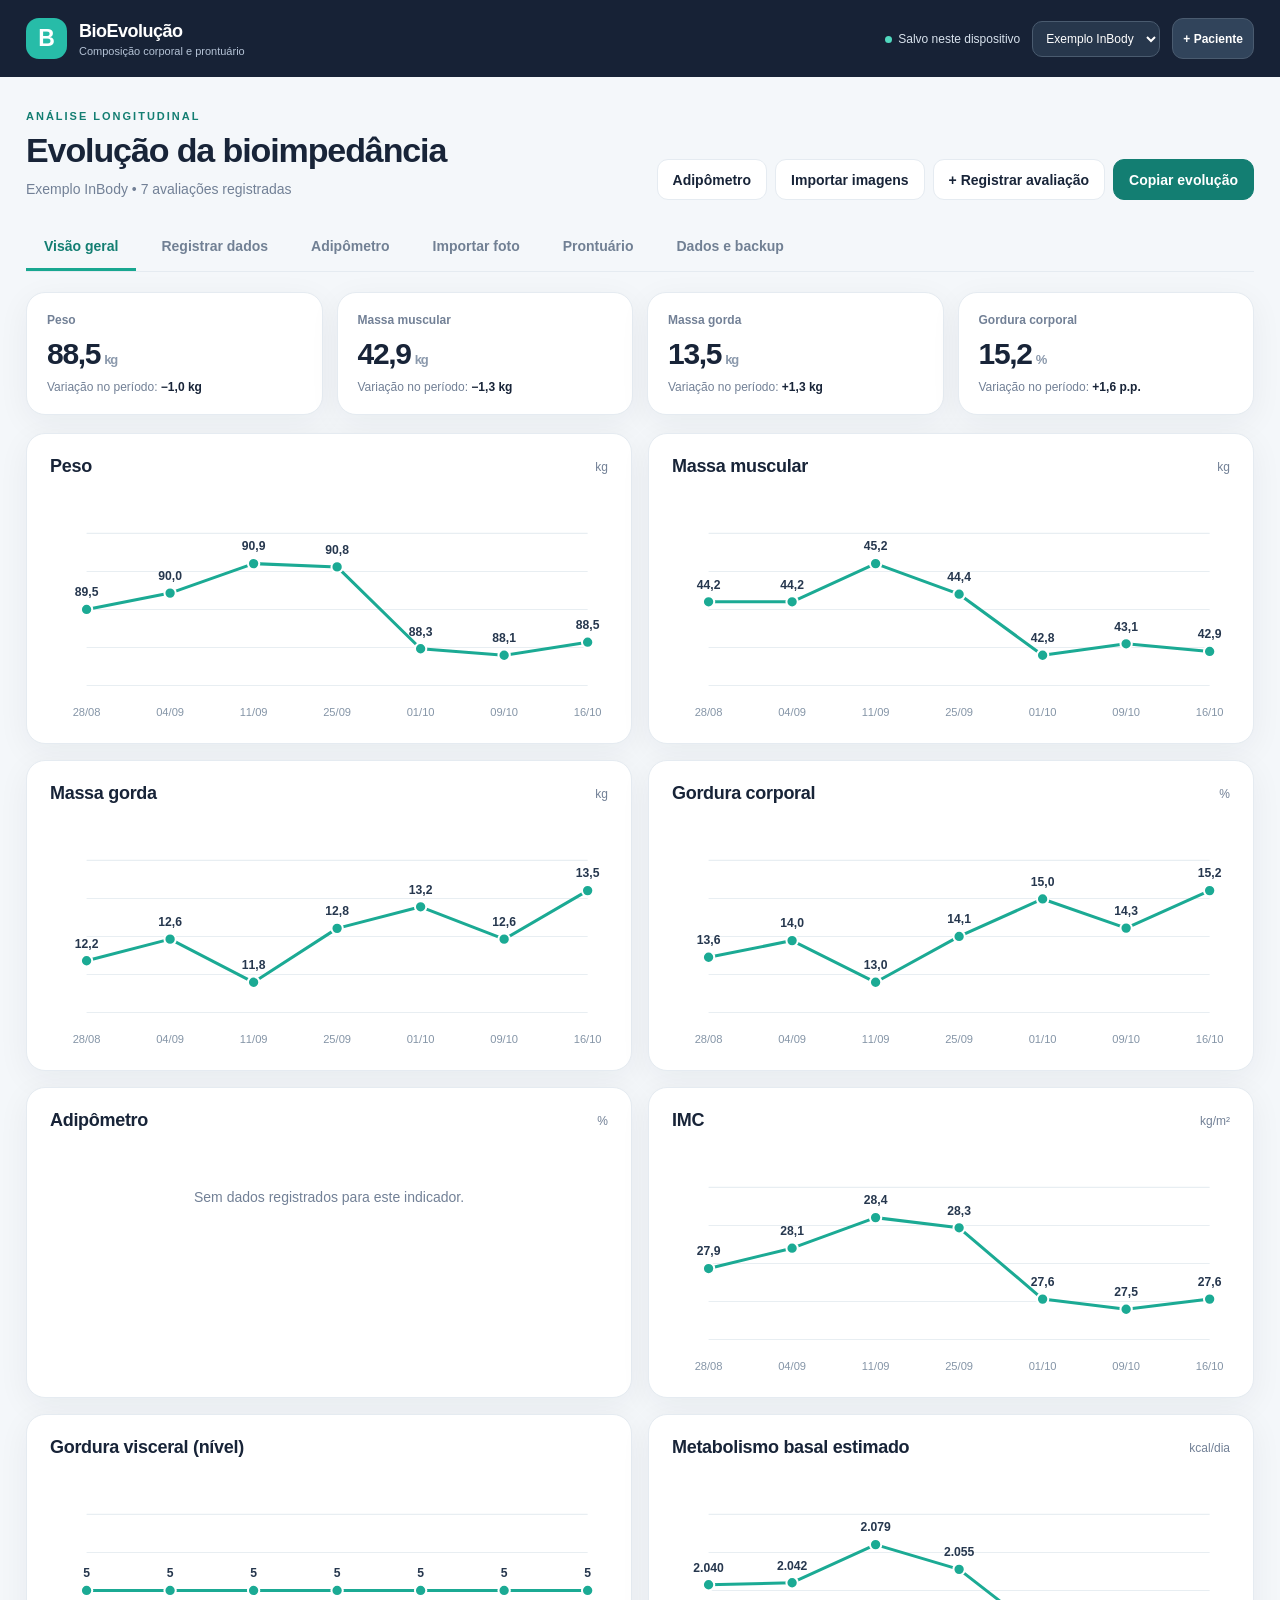
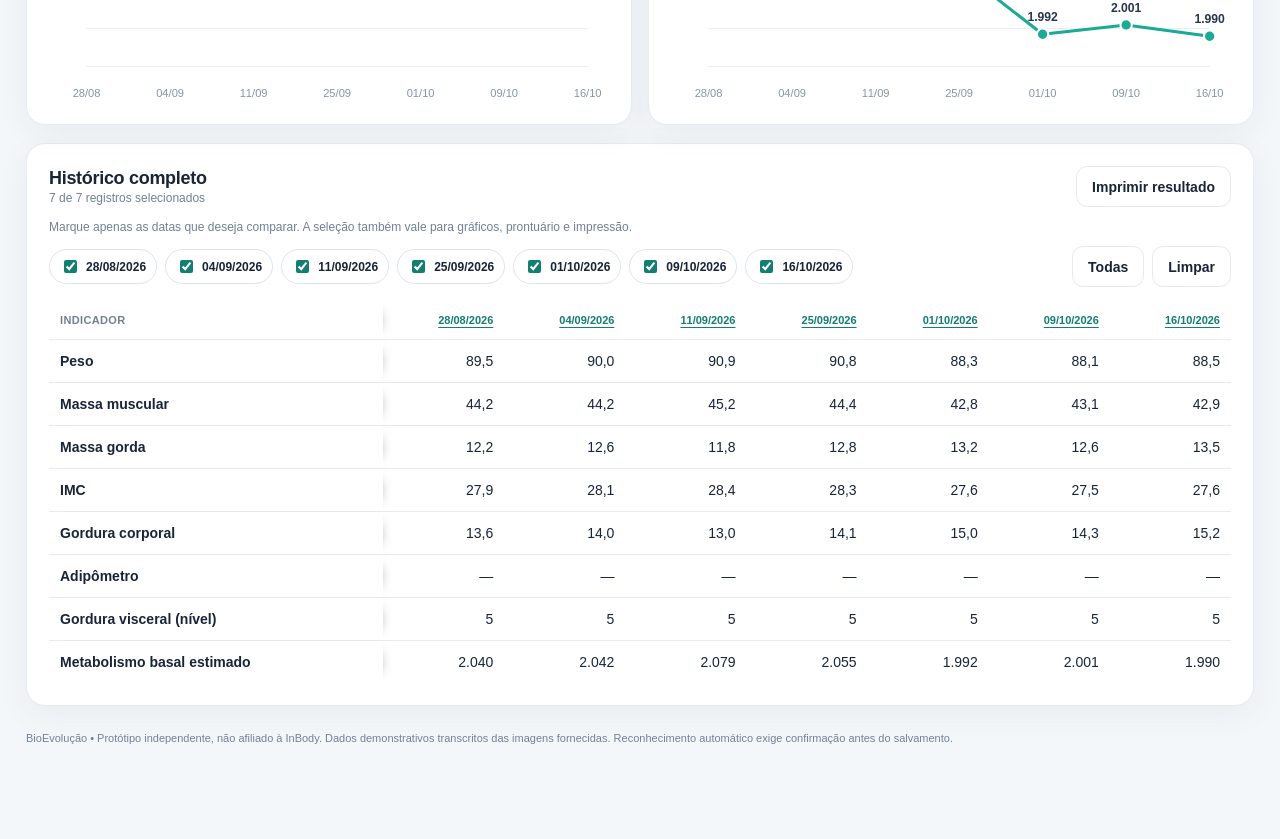
==== commit e19b261a: "Salvar adipômetro automaticamente no histórico e renomear função" ====
--- a/index.html
+++ b/index.html
@@ -23,11 +23,11 @@
 <body>
 <header class="top"><div class="top-inner"><div class="identity"><div class="logo">B</div><div><div class="brand">BioEvolução</div><div class="subbrand">Composição corporal e prontuário</div></div></div><div class="top-small"><span class="dottext"><i class="dot"></i>Salvo neste dispositivo</span><select id="patientSelect" class="patient-pick" aria-label="Selecionar prontuário"></select><button id="newPatient" class="btn" style="padding:8px 10px;background:#31445b;color:#fff;border-color:#4a5b6f" title="Criar registro separado">+ Paciente</button></div></div></header>
 <main class="shell">
-<div class="page-head"><div><p class="eyebrow">ANÁLISE LONGITUDINAL</p><h1 class="h1">Evolução da bioimpedância</h1><p class="lead" id="subtitle">Histórico de avaliações com gráficos e texto pronto para o prontuário.</p></div><div class="actions"><button class="btn" data-tab="dobras">7 dobras</button><button class="btn" data-tab="importar">Importar imagens</button><button class="btn" data-tab="registro">+ Registrar avaliação</button><button class="btn primary" data-tab="prontuario">Copiar evolução</button></div></div>
-<nav class="tabs" aria-label="Seções"><button class="tab active" data-tab="painel">Visão geral</button><button class="tab" data-tab="registro">Registrar dados</button><button class="tab" data-tab="dobras">7 dobras</button><button class="tab" data-tab="importar">Importar foto</button><button class="tab" data-tab="prontuario">Prontuário</button><button class="tab" data-tab="dados">Dados e backup</button></nav>
+<div class="page-head"><div><p class="eyebrow">ANÁLISE LONGITUDINAL</p><h1 class="h1">Evolução da bioimpedância</h1><p class="lead" id="subtitle">Histórico de avaliações com gráficos e texto pronto para o prontuário.</p></div><div class="actions"><button class="btn" data-tab="dobras">Adipômetro</button><button class="btn" data-tab="importar">Importar imagens</button><button class="btn" data-tab="registro">+ Registrar avaliação</button><button class="btn primary" data-tab="prontuario">Copiar evolução</button></div></div>
+<nav class="tabs" aria-label="Seções"><button class="tab active" data-tab="painel">Visão geral</button><button class="tab" data-tab="registro">Registrar dados</button><button class="tab" data-tab="dobras">Adipômetro</button><button class="tab" data-tab="importar">Importar foto</button><button class="tab" data-tab="prontuario">Prontuário</button><button class="tab" data-tab="dados">Dados e backup</button></nav>
 <section id="painel" class="panel active"><div id="kpiGrid" class="kpi-grid"></div><div class="chart-grid" id="charts"></div><div class="card section"><div class="sec-head"><div><h2 class="sec-title">Histórico completo</h2><span id="recordCount" class="secondary"></span></div><button class="btn" id="printEvolution" type="button">Imprimir resultado</button></div><p class="secondary">Marque apenas as datas que deseja comparar. A seleção também vale para gráficos, prontuário e impressão.</p><div class="date-filter" id="dateFilters"></div><div class="tablewrap" id="historyTable"></div></div></section>
-<section id="registro" class="panel"><div class="card"><div class="sec-head"><div><h2 class="sec-title">Adicionar ou editar avaliação</h2><p class="secondary">Digite os valores e salve por data. Valores vazios permanecem sem informação.</p></div></div><form id="measureForm"><div class="form-grid"><div class="field"><label for="date">Data da avaliação</label><input required id="date" type="date"></div><div class="field"><label for="weight">Peso (kg)</label><input id="weight" inputmode="decimal" type="text" placeholder="88,5"></div><div class="field"><label for="muscle">Massa muscular (kg)</label><input id="muscle" inputmode="decimal" type="text" placeholder="42,9"></div><div class="field"><label for="fatMass">Massa gorda (kg)</label><input id="fatMass" inputmode="decimal" type="text" placeholder="13,5"></div><div class="field"><label for="bmi">IMC (kg/m²)</label><input id="bmi" inputmode="decimal" type="text" placeholder="27,6"></div><div class="field"><label for="fatPct">Gordura corporal (%)</label><input id="fatPct" inputmode="decimal" type="text" placeholder="15,2"></div><div class="field"><label for="fat7">Gordura 7 dobras (%)</label><input id="fat7" inputmode="decimal" type="text" placeholder="Ex.: 14,8"></div><div class="field"><label for="visceral">Nível de gordura visceral</label><input id="visceral" inputmode="decimal" type="text" placeholder="5"></div><div class="field"><label for="bmr">Metabolismo basal (kcal)</label><input id="bmr" inputmode="decimal" type="text" placeholder="1990"></div></div><div class="hr"></div><div class="inline-controls"><button class="btn primary" type="submit">Salvar avaliação</button><button class="btn" type="button" id="clearForm">Limpar campos</button><button class="btn danger" type="button" id="deleteRecord">Excluir esta data</button><span class="status" id="formStatus" role="status"></span></div></form></div></section>
-<section id="dobras" class="panel"><div class="card"><div class="sec-head"><div><h2 class="sec-title">Calculadora de 7 dobras</h2><p class="secondary">Jackson-Pollock 7 sítios, com conversão de Siri.</p></div></div><div class="form-grid section"><div class="field"><label for="skinDate">Data da avaliação</label><input id="skinDate" type="date"></div><div class="field"><label for="skinSex">Sexo para a equação</label><select id="skinSex"><option value="male">Masculino</option><option value="female">Feminino</option></select></div><div class="field"><label for="skinAge">Idade (anos)</label><input id="skinAge" type="number" min="18" max="100" inputmode="numeric" placeholder="40"></div><div class="field"><label for="skinWeight">Peso (kg, opcional)</label><input id="skinWeight" type="text" inputmode="decimal" placeholder="88,5"><small>Se existir peso cadastrado nessa data, ele será preenchido automaticamente.</small></div></div><div class="skin-grid section"><div class="field"><label for="sfChest">Peitoral (mm)</label><input id="sfChest" type="text" inputmode="decimal"></div><div class="field"><label for="sfAxillary">Axilar média (mm)</label><input id="sfAxillary" type="text" inputmode="decimal"></div><div class="field"><label for="sfTriceps">Tríceps (mm)</label><input id="sfTriceps" type="text" inputmode="decimal"></div><div class="field"><label for="sfSubscapular">Subescapular (mm)</label><input id="sfSubscapular" type="text" inputmode="decimal"></div><div class="field"><label for="sfAbdomen">Abdominal (mm)</label><input id="sfAbdomen" type="text" inputmode="decimal"></div><div class="field"><label for="sfSuprailiac">Supra-ilíaca (mm)</label><input id="sfSuprailiac" type="text" inputmode="decimal"></div><div class="field"><label for="sfThigh">Coxa (mm)</label><input id="sfThigh" type="text" inputmode="decimal"></div></div><div class="inline-controls section"><button class="btn primary" id="calcSkinfold" type="button">Calcular 7 dobras</button><button class="btn" id="saveSkinfold" type="button" disabled>Salvar no histórico</button><button class="btn" id="clearSkinfold" type="button">Limpar</button><span class="status" id="skinStatus"></span></div><div id="skinResult" class="calc-result" style="display:none"><div class="calc-box"><span>Somatório das 7 dobras</span><b id="skinSum">—</b></div><div class="calc-box"><span>Densidade corporal</span><b id="skinDensity">—</b></div><div class="calc-box"><span>Gordura corporal</span><b id="skinFatPct">—</b></div><div class="calc-box"><span>Massa gorda</span><b id="skinFatMass">—</b></div><div class="calc-box"><span>Massa livre de gordura</span><b id="skinLeanMass">—</b></div></div><p class="calc-source">Sítios: peitoral, axilar média, tríceps, subescapular, abdominal, supra-ilíaca e coxa. A equação estima densidade corporal e a converte em percentual de gordura pela equação de Siri. A medida depende de técnica e padronização da coleta.</p></div></section><section id="importar" class="panel"><div class="card"><h2 class="sec-title">Reconhecimento de imagens InBody</h2><p class="lead">Envie capturas de tela semelhantes às imagens fornecidas. O reconhecimento tenta extrair datas, indicadores e valores automaticamente.</p><div class="upload section" id="dropzone"><strong>Envie uma ou várias fotos</strong><p>Formatos JPG, PNG e WebP. Se o relatório estiver dividido em várias telas, envie todas de uma vez.</p><input type="file" id="photoInput" multiple accept="image/jpeg,image/png,image/webp,image/*" aria-label="Selecionar imagens de bioimpedância"></div><div class="section" id="ocrProgress" style="display:none"><div class="spaced"><span class="status" id="progressMsg">Preparando...</span><span class="tiny" id="progressPct"></span></div><div class="bar"><div id="progressFill"></div></div></div><div class="section preview-list" id="photoPreview"></div><div class="section hidden" id="importReview"><div class="spaced"><h3 class="sec-title">Confira os números reconhecidos</h3><span class="pill warn">Revisão obrigatória</span></div><p class="notice">O OCR pode confundir pontos decimais, algarismos e datas. Campos amarelos exigem atenção. Corrija antes de incorporar ao histórico.</p><div class="review" id="reviewTable"></div><div class="report-foot"><button class="btn primary" id="commitImport">Confirmar e salvar valores</button><button class="btn" id="discardImport">Descartar leitura</button><span class="status" id="importStatus"></span></div></div><p class="notice section">Privacidade: o aplicativo não envia fotos a um servidor próprio. O reconhecimento usa Tesseract.js no navegador e precisa de internet para carregar o mecanismo na primeira utilização. Para uso clínico, faça conferência humana dos resultados antes de registrar.</p></div></section>
+<section id="registro" class="panel"><div class="card"><div class="sec-head"><div><h2 class="sec-title">Adicionar ou editar avaliação</h2><p class="secondary">Digite os valores e salve por data. Valores vazios permanecem sem informação.</p></div></div><form id="measureForm"><div class="form-grid"><div class="field"><label for="date">Data da avaliação</label><input required id="date" type="date"></div><div class="field"><label for="weight">Peso (kg)</label><input id="weight" inputmode="decimal" type="text" placeholder="88,5"></div><div class="field"><label for="muscle">Massa muscular (kg)</label><input id="muscle" inputmode="decimal" type="text" placeholder="42,9"></div><div class="field"><label for="fatMass">Massa gorda (kg)</label><input id="fatMass" inputmode="decimal" type="text" placeholder="13,5"></div><div class="field"><label for="bmi">IMC (kg/m²)</label><input id="bmi" inputmode="decimal" type="text" placeholder="27,6"></div><div class="field"><label for="fatPct">Gordura corporal (%)</label><input id="fatPct" inputmode="decimal" type="text" placeholder="15,2"></div><div class="field"><label for="fat7">Adipômetro (%)</label><input id="fat7" inputmode="decimal" type="text" placeholder="Ex.: 14,8"></div><div class="field"><label for="visceral">Nível de gordura visceral</label><input id="visceral" inputmode="decimal" type="text" placeholder="5"></div><div class="field"><label for="bmr">Metabolismo basal (kcal)</label><input id="bmr" inputmode="decimal" type="text" placeholder="1990"></div></div><div class="hr"></div><div class="inline-controls"><button class="btn primary" type="submit">Salvar avaliação</button><button class="btn" type="button" id="clearForm">Limpar campos</button><button class="btn danger" type="button" id="deleteRecord">Excluir esta data</button><span class="status" id="formStatus" role="status"></span></div></form></div></section>
+<section id="dobras" class="panel"><div class="card"><div class="sec-head"><div><h2 class="sec-title">Adipômetro</h2><p class="secondary">Percentual de gordura por 7 dobras cutâneas, Jackson-Pollock, com conversão de Siri.</p></div></div><div class="form-grid section"><div class="field"><label for="skinDate">Data da avaliação</label><input id="skinDate" type="date"></div><div class="field"><label for="skinSex">Sexo para a equação</label><select id="skinSex"><option value="male">Masculino</option><option value="female">Feminino</option></select></div><div class="field"><label for="skinAge">Idade (anos)</label><input id="skinAge" type="number" min="18" max="100" inputmode="numeric" placeholder="40"></div><div class="field"><label for="skinWeight">Peso (kg, opcional)</label><input id="skinWeight" type="text" inputmode="decimal" placeholder="88,5"><small>Se existir peso cadastrado nessa data, ele será preenchido automaticamente.</small></div></div><div class="skin-grid section"><div class="field"><label for="sfChest">Peitoral (mm)</label><input id="sfChest" type="text" inputmode="decimal"></div><div class="field"><label for="sfAxillary">Axilar média (mm)</label><input id="sfAxillary" type="text" inputmode="decimal"></div><div class="field"><label for="sfTriceps">Tríceps (mm)</label><input id="sfTriceps" type="text" inputmode="decimal"></div><div class="field"><label for="sfSubscapular">Subescapular (mm)</label><input id="sfSubscapular" type="text" inputmode="decimal"></div><div class="field"><label for="sfAbdomen">Abdominal (mm)</label><input id="sfAbdomen" type="text" inputmode="decimal"></div><div class="field"><label for="sfSuprailiac">Supra-ilíaca (mm)</label><input id="sfSuprailiac" type="text" inputmode="decimal"></div><div class="field"><label for="sfThigh">Coxa (mm)</label><input id="sfThigh" type="text" inputmode="decimal"></div></div><div class="inline-controls section"><button class="btn primary" id="calcSkinfold" type="button">Calcular e salvar Adipômetro</button><button class="btn" id="clearSkinfold" type="button">Limpar</button><span class="status" id="skinStatus"></span></div><div id="skinResult" class="calc-result" style="display:none"><div class="calc-box"><span>Somatório das dobras</span><b id="skinSum">—</b></div><div class="calc-box"><span>Densidade corporal</span><b id="skinDensity">—</b></div><div class="calc-box"><span>Gordura corporal</span><b id="skinFatPct">—</b></div><div class="calc-box"><span>Massa gorda</span><b id="skinFatMass">—</b></div><div class="calc-box"><span>Massa livre de gordura</span><b id="skinLeanMass">—</b></div></div><p class="calc-source">Adipômetro por 7 dobras: peitoral, axilar média, tríceps, subescapular, abdominal, supra-ilíaca e coxa. A equação estima densidade corporal e a converte em percentual de gordura pela equação de Siri. O resultado é salvo automaticamente na data da avaliação e depende de técnica e padronização da coleta.</p></div></section><section id="importar" class="panel"><div class="card"><h2 class="sec-title">Reconhecimento de imagens InBody</h2><p class="lead">Envie capturas de tela semelhantes às imagens fornecidas. O reconhecimento tenta extrair datas, indicadores e valores automaticamente.</p><div class="upload section" id="dropzone"><strong>Envie uma ou várias fotos</strong><p>Formatos JPG, PNG e WebP. Se o relatório estiver dividido em várias telas, envie todas de uma vez.</p><input type="file" id="photoInput" multiple accept="image/jpeg,image/png,image/webp,image/*" aria-label="Selecionar imagens de bioimpedância"></div><div class="section" id="ocrProgress" style="display:none"><div class="spaced"><span class="status" id="progressMsg">Preparando...</span><span class="tiny" id="progressPct"></span></div><div class="bar"><div id="progressFill"></div></div></div><div class="section preview-list" id="photoPreview"></div><div class="section hidden" id="importReview"><div class="spaced"><h3 class="sec-title">Confira os números reconhecidos</h3><span class="pill warn">Revisão obrigatória</span></div><p class="notice">O OCR pode confundir pontos decimais, algarismos e datas. Campos amarelos exigem atenção. Corrija antes de incorporar ao histórico.</p><div class="review" id="reviewTable"></div><div class="report-foot"><button class="btn primary" id="commitImport">Confirmar e salvar valores</button><button class="btn" id="discardImport">Descartar leitura</button><span class="status" id="importStatus"></span></div></div><p class="notice section">Privacidade: o aplicativo não envia fotos a um servidor próprio. O reconhecimento usa Tesseract.js no navegador e precisa de internet para carregar o mecanismo na primeira utilização. Para uso clínico, faça conferência humana dos resultados antes de registrar.</p></div></section>
 <section id="prontuario" class="panel"><div class="card"><h2 class="sec-title">Texto pronto para copiar no prontuário</h2><p class="lead">Gere uma evolução objetiva sem interpretação clínica automática dos achados.</p><div class="form-grid section" style="grid-template-columns:repeat(2,minmax(0,1fr))"><div class="field"><label for="compareMode">Comparar</label><select id="compareMode"><option value="first">Primeira e última avaliação</option><option value="previous">Penúltima e última avaliação</option><option value="latest">Somente última avaliação</option></select></div><div class="field"><label for="reportStyle">Modelo de texto</label><select id="reportStyle"><option value="full">Completo, em parágrafo único</option><option value="short">Sintético, em parágrafo único</option><option value="dated">Histórico por datas</option></select></div></div><textarea id="reportText" class="report section" aria-label="Texto para prontuário" spellcheck="false"></textarea><div class="report-foot"><button class="btn primary" id="copyReport">Copiar texto do prontuário</button><button class="btn" id="refreshReport">Atualizar texto</button><span class="status" id="copyStatus"></span></div><p class="help section">A bioimpedância estima compartimentos corporais e é sensível à hidratação e ao protocolo de medição. Não classificar automaticamente qualquer variação de massa muscular estimada como sarcopenia.</p></div></section>
 <section id="dados" class="panel"><div class="card"><h2 class="sec-title">Organização e backup</h2><p class="lead">Cada registro pode ter seu próprio histórico. Dados ficam salvos localmente neste navegador, sem sincronização entre dispositivos.</p><div class="section inline-controls"><button class="btn primary" id="exportData">Exportar backup JSON</button><label class="btn" for="restoreInput">Restaurar backup JSON</label><input type="file" id="restoreInput" accept="application/json,.json" hidden><button class="btn danger" id="clearPatient">Limpar avaliações deste registro</button></div><p id="backupStatus" class="status section"></p><div class="note section">Este é um protótipo local para avaliação e registro. Antes de utilização com dados identificáveis de pacientes em uma clínica, são necessários autenticação, gestão de acesso, armazenamento seguro, backups, trilha de auditoria e adequação à LGPD. Para testar, utilize identificadores não identificáveis.</div></div></section>
 <div class="footer">BioEvolução • Protótipo independente, não afiliado à InBody. Dados demonstrativos transcritos das imagens fornecidas. Reconhecimento automático exige confirmação antes do salvamento.</div>
@@ -36,7 +36,7 @@
 <script>
 (() => {
 'use strict';
-const METRICS={weight:{name:'Peso',unit:'kg',digits:1,min:20,max:400},muscle:{name:'Massa muscular',unit:'kg',digits:1,min:0,max:200},fatMass:{name:'Massa gorda',unit:'kg',digits:1,min:0,max:200},bmi:{name:'IMC',unit:'kg/m²',digits:1,min:10,max:90},fatPct:{name:'Gordura corporal',unit:'%',digits:1,min:0,max:80},fat7:{name:'Gordura 7 dobras',unit:'%',digits:1,min:0,max:80},visceral:{name:'Gordura visceral (nível)',unit:'',digits:0,min:0,max:50},bmr:{name:'Metabolismo basal estimado',unit:'kcal/dia',digits:0,min:500,max:5000}};
+const METRICS={weight:{name:'Peso',unit:'kg',digits:1,min:20,max:400},muscle:{name:'Massa muscular',unit:'kg',digits:1,min:0,max:200},fatMass:{name:'Massa gorda',unit:'kg',digits:1,min:0,max:200},bmi:{name:'IMC',unit:'kg/m²',digits:1,min:10,max:90},fatPct:{name:'Gordura corporal',unit:'%',digits:1,min:0,max:80},fat7:{name:'Adipômetro',unit:'%',digits:1,min:0,max:80},visceral:{name:'Gordura visceral (nível)',unit:'',digits:0,min:0,max:50},bmr:{name:'Metabolismo basal estimado',unit:'kcal/dia',digits:0,min:500,max:5000}};
 const KEYS=Object.keys(METRICS);
 const DEMO_DATES=['2026-08-28','2026-09-04','2026-09-11','2026-09-25','2026-10-01','2026-10-09','2026-10-16'];
 const DEMO={weight:[89.5,90,90.9,90.8,88.3,88.1,88.5],muscle:[44.2,44.2,45.2,44.4,42.8,43.1,42.9],fatMass:[12.2,12.6,11.8,12.8,13.2,12.6,13.5],bmi:[27.9,28.1,28.4,28.3,27.6,27.5,27.6],fatPct:[13.6,14,13,14.1,15,14.3,15.2],fat7:[null,null,null,null,null,null,null],visceral:[5,5,5,5,5,5,5],bmr:[2040,2042,2079,2055,1992,2001,1990]};
@@ -57,7 +57,7 @@
 function diff(a,b,k){if(a==null||b==null)return '—';let d=b-a;let r=(d>0?'+':d<0?'−':'')+fmt(Math.abs(d),k);return r+((k==='fatPct'||k==='fat7')?' p.p.':(METRICS[k].unit?' '+METRICS[k].unit:''))}
 function datePt(s){const [y,m,d]=(s||'').split('-');return d&&m?`${d}/${m}/${y}`:'—'}
 function formatVal(n,k){let u=METRICS[k].unit;return fmt(n,k)+(u==='% '||u==='%'?'%':u?' '+u:'')}
-function reportName(k){if(k==='bmi')return 'IMC';if(k==='fat7')return 'gordura por 7 dobras';return METRICS[k].name.toLowerCase()}
+function reportName(k){if(k==='bmi')return 'IMC';if(k==='fat7')return 'adipômetro';return METRICS[k].name.toLowerCase()}
 function dateShort(s){const a=(s||'').split('-');return a.length===3?`${a[2]}/${a[1]}`:s}
 function escapeHtml(s){return String(s??'').replace(/[&<>"']/g,ch=>({'&':'&amp;','<':'&lt;','>':'&gt;','"':'&quot;',"'":'&#39;'}[ch]))}
 function useTab(tab){$$('.tab').forEach(x=>x.classList.toggle('active',x.dataset.tab===tab));$$('.panel').forEach(x=>x.classList.toggle('active',x.id===tab));if(tab==='prontuario')updateReport();scrollTo({top:0,behavior:'smooth'})}
@@ -96,10 +96,10 @@
 function jp7Calc(sex,age,folds,weight){let sum=folds.reduce((a,b)=>a+b,0);let density=sex==='female'?(1.097-0.00046971*sum+0.00000056*sum*sum-0.00012828*age):(1.112-0.00043499*sum+0.00000055*sum*sum-0.00028826*age);let fatPct=495/density-450;let fatMass=weight!=null?weight*fatPct/100:null;let leanMass=weight!=null?weight-fatMass:null;return {sum,density,fatPct,fatMass,leanMass}}
 function skinfoldValues(){let ids=['sfChest','sfAxillary','sfTriceps','sfSubscapular','sfAbdomen','sfSuprailiac','sfThigh'];let folds=ids.map(id=>number($('#'+id).value));if(folds.some(v=>v==null||v<=0||v>100))throw Error('Preencha as 7 dobras em milímetros.');let age=Number($('#skinAge').value);if(!Number.isFinite(age)||age<18||age>100)throw Error('Informe uma idade válida.');let weight=number($('#skinWeight').value);if($('#skinWeight').value.trim()&&(weight==null||weight<=0||weight>400))throw Error('Confira o peso.');return {date:$('#skinDate').value,sex:$('#skinSex').value,age,folds,weight}}
 function syncSkinWeight(){let d=$('#skinDate').value,r=recs().find(x=>x.date===d);if(r?.weight!=null)$('#skinWeight').value=String(r.weight).replace('.',',')}
-function calculateSkinfold(){try{let v=skinfoldValues(),o=jp7Calc(v.sex,v.age,v.folds,v.weight);skinLast={...v,...o};$('#skinSum').textContent=o.sum.toLocaleString('pt-BR',{maximumFractionDigits:1})+' mm';$('#skinDensity').textContent=o.density.toLocaleString('pt-BR',{minimumFractionDigits:4,maximumFractionDigits:4});$('#skinFatPct').textContent=o.fatPct.toLocaleString('pt-BR',{minimumFractionDigits:1,maximumFractionDigits:1})+'%';$('#skinFatMass').textContent=o.fatMass==null?'—':o.fatMass.toLocaleString('pt-BR',{minimumFractionDigits:1,maximumFractionDigits:1})+' kg';$('#skinLeanMass').textContent=o.leanMass==null?'—':o.leanMass.toLocaleString('pt-BR',{minimumFractionDigits:1,maximumFractionDigits:1})+' kg';$('#skinResult').style.display='grid';$('#saveSkinfold').disabled=!v.date;$('#skinStatus').textContent=v.date?'Resultado pronto para salvar na data selecionada.':'Resultado calculado. Escolha uma data para salvar.';return o}catch(err){skinLast=null;$('#skinResult').style.display='none';$('#saveSkinfold').disabled=true;$('#skinStatus').textContent=err.message;return null}}
-function clearSkinfold(){for(let id of ['skinAge','skinWeight','sfChest','sfAxillary','sfTriceps','sfSubscapular','sfAbdomen','sfSuprailiac','sfThigh'])$('#'+id).value='';$('#skinDate').value=new Date().toISOString().slice(0,10);$('#skinSex').value='male';$('#skinResult').style.display='none';$('#skinStatus').textContent='';$('#saveSkinfold').disabled=true;skinLast=null;syncSkinWeight()}
-function saveSkinfold(){if(!skinLast||!skinLast.date){$('#skinStatus').textContent='Calcule novamente com uma data selecionada.';return}let r={date:skinLast.date,fat7:Number(skinLast.fatPct.toFixed(1))};if(skinLast.weight!=null)r.weight=skinLast.weight;upsert(r.date,r);let target=activePatient().records.find(x=>x.date===r.date);target.skinfolds7={sex:skinLast.sex,age:skinLast.age,chest:skinLast.folds[0],axillary:skinLast.folds[1],triceps:skinLast.folds[2],subscapular:skinLast.folds[3],abdomen:skinLast.folds[4],suprailiac:skinLast.folds[5],thigh:skinLast.folds[6],sum:Number(skinLast.sum.toFixed(1)),density:Number(skinLast.density.toFixed(5))};selectedSet().add(r.date);save();updateAll();$('#skinStatus').textContent='Resultado de 7 dobras salvo no histórico.'}
-function printEvolution(){let data=selectedRecs();if(!data.length){alert('Selecione pelo menos uma data para imprimir.');return}let rows=KEYS.map(k=>`<tr><td>${escapeHtml(METRICS[k].name)}</td>${data.map(r=>`<td>${fmt(r[k],k)}</td>`).join('')}</tr>`).join('');$('#printArea').innerHTML=`<div class="print-card"><h1 class="print-title">BioEvolução — ${escapeHtml(activePatient().label)}</h1><p class="print-sub">Evolução da composição corporal • ${data.length} avaliação(ões) selecionada(s) • ${new Date().toLocaleDateString('pt-BR')}</p><table class="hist-table"><thead><tr><th>Indicador</th>${data.map(r=>`<th>${datePt(r.date)}</th>`).join('')}</tr></thead><tbody>${rows}</tbody></table><p class="calc-source">Gordura 7 dobras: Jackson-Pollock 7 sítios, com conversão de Siri. Resultados dependem da padronização da coleta.</p></div>`;window.print()}
+function calculateSkinfold(){try{let v=skinfoldValues();if(!v.date)throw Error('Informe a data da avaliação.');let o=jp7Calc(v.sex,v.age,v.folds,v.weight);skinLast={...v,...o};$('#skinSum').textContent=o.sum.toLocaleString('pt-BR',{maximumFractionDigits:1})+' mm';$('#skinDensity').textContent=o.density.toLocaleString('pt-BR',{minimumFractionDigits:4,maximumFractionDigits:4});$('#skinFatPct').textContent=o.fatPct.toLocaleString('pt-BR',{minimumFractionDigits:1,maximumFractionDigits:1})+'%';$('#skinFatMass').textContent=o.fatMass==null?'—':o.fatMass.toLocaleString('pt-BR',{minimumFractionDigits:1,maximumFractionDigits:1})+' kg';$('#skinLeanMass').textContent=o.leanMass==null?'—':o.leanMass.toLocaleString('pt-BR',{minimumFractionDigits:1,maximumFractionDigits:1})+' kg';$('#skinResult').style.display='grid';saveSkinfold(true);return o}catch(err){skinLast=null;$('#skinResult').style.display='none';$('#skinStatus').textContent=err.message;return null}}
+function clearSkinfold(){for(let id of ['skinAge','skinWeight','sfChest','sfAxillary','sfTriceps','sfSubscapular','sfAbdomen','sfSuprailiac','sfThigh'])$('#'+id).value='';$('#skinDate').value=new Date().toISOString().slice(0,10);$('#skinSex').value='male';$('#skinResult').style.display='none';$('#skinStatus').textContent='';skinLast=null;syncSkinWeight()}
+function saveSkinfold(auto=false){if(!skinLast||!skinLast.date){$('#skinStatus').textContent='Calcule novamente com uma data selecionada.';return}let r={date:skinLast.date,fat7:Number(skinLast.fatPct.toFixed(1))};if(skinLast.weight!=null)r.weight=skinLast.weight;upsert(r.date,r);let target=activePatient().records.find(x=>x.date===r.date);target.skinfolds7={sex:skinLast.sex,age:skinLast.age,chest:skinLast.folds[0],axillary:skinLast.folds[1],triceps:skinLast.folds[2],subscapular:skinLast.folds[3],abdomen:skinLast.folds[4],suprailiac:skinLast.folds[5],thigh:skinLast.folds[6],sum:Number(skinLast.sum.toFixed(1)),density:Number(skinLast.density.toFixed(5))};selectedSet().add(r.date);save();updateAll();$('#skinStatus').textContent='Adipômetro '+Number(skinLast.fatPct.toFixed(1)).toLocaleString('pt-BR',{minimumFractionDigits:1,maximumFractionDigits:1})+'% salvo automaticamente no histórico de '+datePt(r.date)+'.'}
+function printEvolution(){let data=selectedRecs();if(!data.length){alert('Selecione pelo menos uma data para imprimir.');return}let rows=KEYS.map(k=>`<tr><td>${escapeHtml(METRICS[k].name)}</td>${data.map(r=>`<td>${fmt(r[k],k)}</td>`).join('')}</tr>`).join('');$('#printArea').innerHTML=`<div class="print-card"><h1 class="print-title">BioEvolução — ${escapeHtml(activePatient().label)}</h1><p class="print-sub">Evolução da composição corporal • ${data.length} avaliação(ões) selecionada(s) • ${new Date().toLocaleDateString('pt-BR')}</p><table class="hist-table"><thead><tr><th>Indicador</th>${data.map(r=>`<th>${datePt(r.date)}</th>`).join('')}</tr></thead><tbody>${rows}</tbody></table><p class="calc-source">Adipômetro: Jackson-Pollock 7 sítios, com conversão de Siri. Resultados dependem da padronização da coleta.</p></div>`;window.print()}
 function updateReport(){$('#reportText').value=reportString()}
 async function copyText(text){try{await navigator.clipboard.writeText(text)}catch(e){let ta=$('#reportText');ta.focus();ta.select();if(!document.execCommand('copy'))throw e}}
 function setProgress(message,pct){$('#ocrProgress').style.display='block';$('#progressMsg').textContent=message;$('#progressPct').textContent=pct==null?'':`${Math.round(pct)}%`;$('#progressFill').style.width=(pct||0)+'%'}
@@ -156,7 +156,7 @@
 const zone=$('#dropzone');zone.addEventListener('dragover',e=>{e.preventDefault();zone.classList.add('drag')});zone.addEventListener('dragleave',()=>zone.classList.remove('drag'));zone.addEventListener('drop',e=>{e.preventDefault();zone.classList.remove('drag');handleImages(e.dataTransfer.files)});
 $('#commitImport').addEventListener('click',()=>{try{let values=readReviewInputs(),items=Object.values(values).filter(r=>KEYS.some(k=>r[k]!=null));if(!items.length)throw Error('Nenhum valor preenchido.');for(let r of items){upsert(r.date,r);selectedSet().add(r.date)}save();updateAll();staged={};stagedFlags={};$('#importReview').classList.add('hidden');$('#importStatus').textContent=`${items.length} datas salvas com sucesso.`;useTab('painel')}catch(e){$('#importStatus').textContent=e.message}});
 $('#discardImport').addEventListener('click',()=>{staged={};stagedFlags={};$('#importReview').classList.add('hidden');$('#photoPreview').innerHTML='';$('#ocrProgress').style.display='none';$('#photoInput').value=''});
-$('#skinDate').addEventListener('change',syncSkinWeight);$('#calcSkinfold').addEventListener('click',calculateSkinfold);$('#saveSkinfold').addEventListener('click',saveSkinfold);$('#clearSkinfold').addEventListener('click',clearSkinfold);$('#compareMode').addEventListener('change',updateReport);$('#reportStyle').addEventListener('change',updateReport);$('#refreshReport').addEventListener('click',updateReport);
+$('#skinDate').addEventListener('change',syncSkinWeight);$('#calcSkinfold').addEventListener('click',calculateSkinfold);$('#clearSkinfold').addEventListener('click',clearSkinfold);$('#compareMode').addEventListener('change',updateReport);$('#reportStyle').addEventListener('change',updateReport);$('#refreshReport').addEventListener('click',updateReport);
 $('#copyReport').addEventListener('click',async()=>{try{await copyText($('#reportText').value);$('#copyStatus').textContent='Texto copiado. Cole no prontuário.'}catch(e){$('#copyStatus').textContent='Selecione o texto e copie manualmente.'}});
 $('#exportData').addEventListener('click',()=>{download('bioevolucao-backup-'+new Date().toISOString().slice(0,10)+'.json',JSON.stringify({format:'bioevolucao-1',...state},null,2),'application/json');$('#backupStatus').textContent='Backup exportado.'});
 $('#restoreInput').addEventListener('change',async e=>{let f=e.target.files[0];if(!f)return;try{let o=JSON.parse(await f.text());if(!Array.isArray(o.patients)||!o.patients.every(p=>Array.isArray(p.records)&&typeof p.label==='string'))throw Error('Formato de backup inválido.');if(!confirm('Restaurar o backup substitui todos os registros locais. Deseja continuar?'))return;state={patients:o.patients,active:o.active};if(!state.patients.some(p=>p.id===state.active))state.active=state.patients[0].id;save();updateAll();$('#backupStatus').textContent='Backup restaurado.'}catch(err){$('#backupStatus').textContent=err.message}finally{e.target.value=''}});
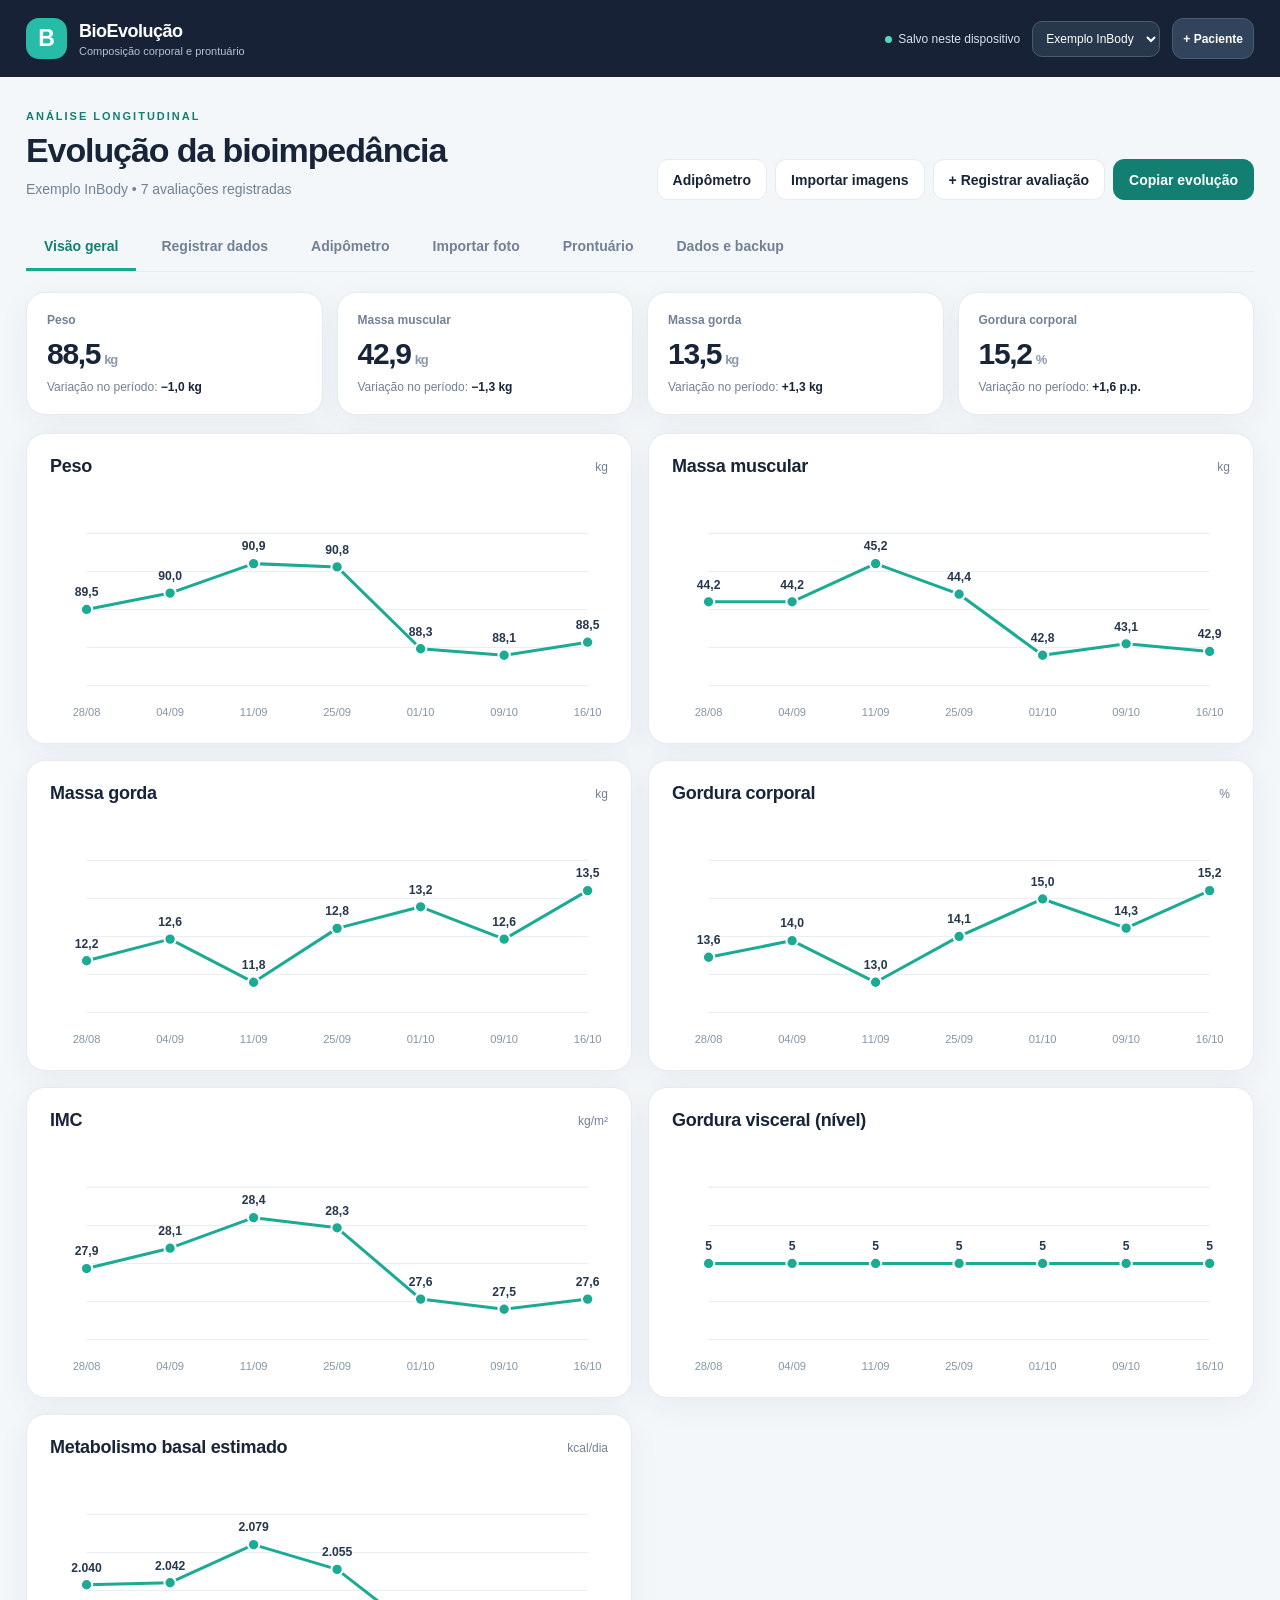
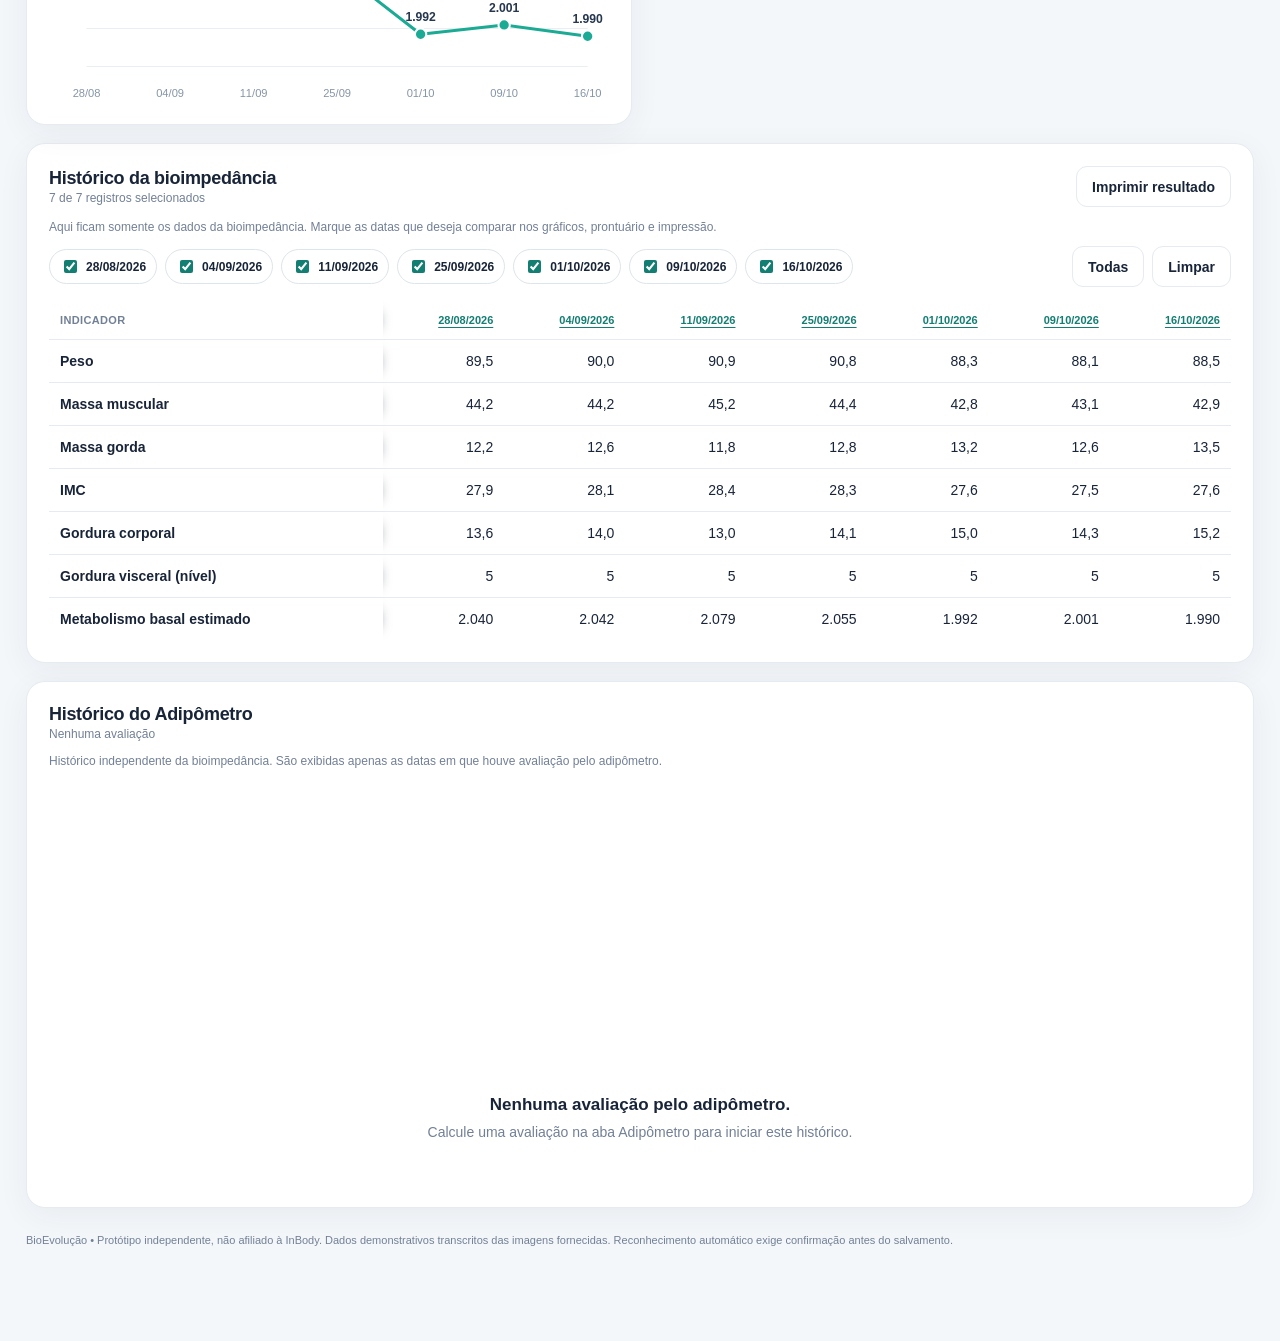
==== commit 319ed355: "Separar histórico do Adipômetro da bioimpedância" ====
--- a/index.html
+++ b/index.html
@@ -25,8 +25,8 @@
 <main class="shell">
 <div class="page-head"><div><p class="eyebrow">ANÁLISE LONGITUDINAL</p><h1 class="h1">Evolução da bioimpedância</h1><p class="lead" id="subtitle">Histórico de avaliações com gráficos e texto pronto para o prontuário.</p></div><div class="actions"><button class="btn" data-tab="dobras">Adipômetro</button><button class="btn" data-tab="importar">Importar imagens</button><button class="btn" data-tab="registro">+ Registrar avaliação</button><button class="btn primary" data-tab="prontuario">Copiar evolução</button></div></div>
 <nav class="tabs" aria-label="Seções"><button class="tab active" data-tab="painel">Visão geral</button><button class="tab" data-tab="registro">Registrar dados</button><button class="tab" data-tab="dobras">Adipômetro</button><button class="tab" data-tab="importar">Importar foto</button><button class="tab" data-tab="prontuario">Prontuário</button><button class="tab" data-tab="dados">Dados e backup</button></nav>
-<section id="painel" class="panel active"><div id="kpiGrid" class="kpi-grid"></div><div class="chart-grid" id="charts"></div><div class="card section"><div class="sec-head"><div><h2 class="sec-title">Histórico completo</h2><span id="recordCount" class="secondary"></span></div><button class="btn" id="printEvolution" type="button">Imprimir resultado</button></div><p class="secondary">Marque apenas as datas que deseja comparar. A seleção também vale para gráficos, prontuário e impressão.</p><div class="date-filter" id="dateFilters"></div><div class="tablewrap" id="historyTable"></div></div></section>
-<section id="registro" class="panel"><div class="card"><div class="sec-head"><div><h2 class="sec-title">Adicionar ou editar avaliação</h2><p class="secondary">Digite os valores e salve por data. Valores vazios permanecem sem informação.</p></div></div><form id="measureForm"><div class="form-grid"><div class="field"><label for="date">Data da avaliação</label><input required id="date" type="date"></div><div class="field"><label for="weight">Peso (kg)</label><input id="weight" inputmode="decimal" type="text" placeholder="88,5"></div><div class="field"><label for="muscle">Massa muscular (kg)</label><input id="muscle" inputmode="decimal" type="text" placeholder="42,9"></div><div class="field"><label for="fatMass">Massa gorda (kg)</label><input id="fatMass" inputmode="decimal" type="text" placeholder="13,5"></div><div class="field"><label for="bmi">IMC (kg/m²)</label><input id="bmi" inputmode="decimal" type="text" placeholder="27,6"></div><div class="field"><label for="fatPct">Gordura corporal (%)</label><input id="fatPct" inputmode="decimal" type="text" placeholder="15,2"></div><div class="field"><label for="fat7">Adipômetro (%)</label><input id="fat7" inputmode="decimal" type="text" placeholder="Ex.: 14,8"></div><div class="field"><label for="visceral">Nível de gordura visceral</label><input id="visceral" inputmode="decimal" type="text" placeholder="5"></div><div class="field"><label for="bmr">Metabolismo basal (kcal)</label><input id="bmr" inputmode="decimal" type="text" placeholder="1990"></div></div><div class="hr"></div><div class="inline-controls"><button class="btn primary" type="submit">Salvar avaliação</button><button class="btn" type="button" id="clearForm">Limpar campos</button><button class="btn danger" type="button" id="deleteRecord">Excluir esta data</button><span class="status" id="formStatus" role="status"></span></div></form></div></section>
+<section id="painel" class="panel active"><div id="kpiGrid" class="kpi-grid"></div><div class="chart-grid" id="charts"></div><div class="card section"><div class="sec-head"><div><h2 class="sec-title">Histórico da bioimpedância</h2><span id="recordCount" class="secondary"></span></div><button class="btn" id="printEvolution" type="button">Imprimir resultado</button></div><p class="secondary">Aqui ficam somente os dados da bioimpedância. Marque as datas que deseja comparar nos gráficos, prontuário e impressão.</p><div class="date-filter" id="dateFilters"></div><div class="tablewrap" id="historyTable"></div></div><div class="card section" id="adipometerHistoryCard"><div class="sec-head"><div><h2 class="sec-title">Histórico do Adipômetro</h2><span id="adipometerCount" class="secondary"></span></div></div><p class="secondary">Histórico independente da bioimpedância. São exibidas apenas as datas em que houve avaliação pelo adipômetro.</p><div class="chart-wrap section" id="adipometerChart"></div><div class="tablewrap section" id="adipometerHistory"></div></div></section>
+<section id="registro" class="panel"><div class="card"><div class="sec-head"><div><h2 class="sec-title">Adicionar ou editar avaliação</h2><p class="secondary">Digite os valores e salve por data. Valores vazios permanecem sem informação.</p></div></div><form id="measureForm"><div class="form-grid"><div class="field"><label for="date">Data da avaliação</label><input required id="date" type="date"></div><div class="field"><label for="weight">Peso (kg)</label><input id="weight" inputmode="decimal" type="text" placeholder="88,5"></div><div class="field"><label for="muscle">Massa muscular (kg)</label><input id="muscle" inputmode="decimal" type="text" placeholder="42,9"></div><div class="field"><label for="fatMass">Massa gorda (kg)</label><input id="fatMass" inputmode="decimal" type="text" placeholder="13,5"></div><div class="field"><label for="bmi">IMC (kg/m²)</label><input id="bmi" inputmode="decimal" type="text" placeholder="27,6"></div><div class="field"><label for="fatPct">Gordura corporal (%)</label><input id="fatPct" inputmode="decimal" type="text" placeholder="15,2"></div><div class="field"><label for="visceral">Nível de gordura visceral</label><input id="visceral" inputmode="decimal" type="text" placeholder="5"></div><div class="field"><label for="bmr">Metabolismo basal (kcal)</label><input id="bmr" inputmode="decimal" type="text" placeholder="1990"></div></div><div class="hr"></div><div class="inline-controls"><button class="btn primary" type="submit">Salvar avaliação</button><button class="btn" type="button" id="clearForm">Limpar campos</button><button class="btn danger" type="button" id="deleteRecord">Excluir esta data</button><span class="status" id="formStatus" role="status"></span></div></form></div></section>
 <section id="dobras" class="panel"><div class="card"><div class="sec-head"><div><h2 class="sec-title">Adipômetro</h2><p class="secondary">Percentual de gordura por 7 dobras cutâneas, Jackson-Pollock, com conversão de Siri.</p></div></div><div class="form-grid section"><div class="field"><label for="skinDate">Data da avaliação</label><input id="skinDate" type="date"></div><div class="field"><label for="skinSex">Sexo para a equação</label><select id="skinSex"><option value="male">Masculino</option><option value="female">Feminino</option></select></div><div class="field"><label for="skinAge">Idade (anos)</label><input id="skinAge" type="number" min="18" max="100" inputmode="numeric" placeholder="40"></div><div class="field"><label for="skinWeight">Peso (kg, opcional)</label><input id="skinWeight" type="text" inputmode="decimal" placeholder="88,5"><small>Se existir peso cadastrado nessa data, ele será preenchido automaticamente.</small></div></div><div class="skin-grid section"><div class="field"><label for="sfChest">Peitoral (mm)</label><input id="sfChest" type="text" inputmode="decimal"></div><div class="field"><label for="sfAxillary">Axilar média (mm)</label><input id="sfAxillary" type="text" inputmode="decimal"></div><div class="field"><label for="sfTriceps">Tríceps (mm)</label><input id="sfTriceps" type="text" inputmode="decimal"></div><div class="field"><label for="sfSubscapular">Subescapular (mm)</label><input id="sfSubscapular" type="text" inputmode="decimal"></div><div class="field"><label for="sfAbdomen">Abdominal (mm)</label><input id="sfAbdomen" type="text" inputmode="decimal"></div><div class="field"><label for="sfSuprailiac">Supra-ilíaca (mm)</label><input id="sfSuprailiac" type="text" inputmode="decimal"></div><div class="field"><label for="sfThigh">Coxa (mm)</label><input id="sfThigh" type="text" inputmode="decimal"></div></div><div class="inline-controls section"><button class="btn primary" id="calcSkinfold" type="button">Calcular e salvar Adipômetro</button><button class="btn" id="clearSkinfold" type="button">Limpar</button><span class="status" id="skinStatus"></span></div><div id="skinResult" class="calc-result" style="display:none"><div class="calc-box"><span>Somatório das dobras</span><b id="skinSum">—</b></div><div class="calc-box"><span>Densidade corporal</span><b id="skinDensity">—</b></div><div class="calc-box"><span>Gordura corporal</span><b id="skinFatPct">—</b></div><div class="calc-box"><span>Massa gorda</span><b id="skinFatMass">—</b></div><div class="calc-box"><span>Massa livre de gordura</span><b id="skinLeanMass">—</b></div></div><p class="calc-source">Adipômetro por 7 dobras: peitoral, axilar média, tríceps, subescapular, abdominal, supra-ilíaca e coxa. A equação estima densidade corporal e a converte em percentual de gordura pela equação de Siri. O resultado é salvo automaticamente na data da avaliação e depende de técnica e padronização da coleta.</p></div></section><section id="importar" class="panel"><div class="card"><h2 class="sec-title">Reconhecimento de imagens InBody</h2><p class="lead">Envie capturas de tela semelhantes às imagens fornecidas. O reconhecimento tenta extrair datas, indicadores e valores automaticamente.</p><div class="upload section" id="dropzone"><strong>Envie uma ou várias fotos</strong><p>Formatos JPG, PNG e WebP. Se o relatório estiver dividido em várias telas, envie todas de uma vez.</p><input type="file" id="photoInput" multiple accept="image/jpeg,image/png,image/webp,image/*" aria-label="Selecionar imagens de bioimpedância"></div><div class="section" id="ocrProgress" style="display:none"><div class="spaced"><span class="status" id="progressMsg">Preparando...</span><span class="tiny" id="progressPct"></span></div><div class="bar"><div id="progressFill"></div></div></div><div class="section preview-list" id="photoPreview"></div><div class="section hidden" id="importReview"><div class="spaced"><h3 class="sec-title">Confira os números reconhecidos</h3><span class="pill warn">Revisão obrigatória</span></div><p class="notice">O OCR pode confundir pontos decimais, algarismos e datas. Campos amarelos exigem atenção. Corrija antes de incorporar ao histórico.</p><div class="review" id="reviewTable"></div><div class="report-foot"><button class="btn primary" id="commitImport">Confirmar e salvar valores</button><button class="btn" id="discardImport">Descartar leitura</button><span class="status" id="importStatus"></span></div></div><p class="notice section">Privacidade: o aplicativo não envia fotos a um servidor próprio. O reconhecimento usa Tesseract.js no navegador e precisa de internet para carregar o mecanismo na primeira utilização. Para uso clínico, faça conferência humana dos resultados antes de registrar.</p></div></section>
 <section id="prontuario" class="panel"><div class="card"><h2 class="sec-title">Texto pronto para copiar no prontuário</h2><p class="lead">Gere uma evolução objetiva sem interpretação clínica automática dos achados.</p><div class="form-grid section" style="grid-template-columns:repeat(2,minmax(0,1fr))"><div class="field"><label for="compareMode">Comparar</label><select id="compareMode"><option value="first">Primeira e última avaliação</option><option value="previous">Penúltima e última avaliação</option><option value="latest">Somente última avaliação</option></select></div><div class="field"><label for="reportStyle">Modelo de texto</label><select id="reportStyle"><option value="full">Completo, em parágrafo único</option><option value="short">Sintético, em parágrafo único</option><option value="dated">Histórico por datas</option></select></div></div><textarea id="reportText" class="report section" aria-label="Texto para prontuário" spellcheck="false"></textarea><div class="report-foot"><button class="btn primary" id="copyReport">Copiar texto do prontuário</button><button class="btn" id="refreshReport">Atualizar texto</button><span class="status" id="copyStatus"></span></div><p class="help section">A bioimpedância estima compartimentos corporais e é sensível à hidratação e ao protocolo de medição. Não classificar automaticamente qualquer variação de massa muscular estimada como sarcopenia.</p></div></section>
 <section id="dados" class="panel"><div class="card"><h2 class="sec-title">Organização e backup</h2><p class="lead">Cada registro pode ter seu próprio histórico. Dados ficam salvos localmente neste navegador, sem sincronização entre dispositivos.</p><div class="section inline-controls"><button class="btn primary" id="exportData">Exportar backup JSON</button><label class="btn" for="restoreInput">Restaurar backup JSON</label><input type="file" id="restoreInput" accept="application/json,.json" hidden><button class="btn danger" id="clearPatient">Limpar avaliações deste registro</button></div><p id="backupStatus" class="status section"></p><div class="note section">Este é um protótipo local para avaliação e registro. Antes de utilização com dados identificáveis de pacientes em uma clínica, são necessários autenticação, gestão de acesso, armazenamento seguro, backups, trilha de auditoria e adequação à LGPD. Para testar, utilize identificadores não identificáveis.</div></div></section>
@@ -38,6 +38,7 @@
 'use strict';
 const METRICS={weight:{name:'Peso',unit:'kg',digits:1,min:20,max:400},muscle:{name:'Massa muscular',unit:'kg',digits:1,min:0,max:200},fatMass:{name:'Massa gorda',unit:'kg',digits:1,min:0,max:200},bmi:{name:'IMC',unit:'kg/m²',digits:1,min:10,max:90},fatPct:{name:'Gordura corporal',unit:'%',digits:1,min:0,max:80},fat7:{name:'Adipômetro',unit:'%',digits:1,min:0,max:80},visceral:{name:'Gordura visceral (nível)',unit:'',digits:0,min:0,max:50},bmr:{name:'Metabolismo basal estimado',unit:'kcal/dia',digits:0,min:500,max:5000}};
 const KEYS=Object.keys(METRICS);
+const BIO_KEYS=KEYS.filter(k=>k!=='fat7');
 const DEMO_DATES=['2026-08-28','2026-09-04','2026-09-11','2026-09-25','2026-10-01','2026-10-09','2026-10-16'];
 const DEMO={weight:[89.5,90,90.9,90.8,88.3,88.1,88.5],muscle:[44.2,44.2,45.2,44.4,42.8,43.1,42.9],fatMass:[12.2,12.6,11.8,12.8,13.2,12.6,13.5],bmi:[27.9,28.1,28.4,28.3,27.6,27.5,27.6],fatPct:[13.6,14,13,14.1,15,14.3,15.2],fat7:[null,null,null,null,null,null,null],visceral:[5,5,5,5,5,5,5],bmr:[2040,2042,2079,2055,1992,2001,1990]};
 const key='bioevolucao-v1';
@@ -48,9 +49,11 @@
 function save(){try{localStorage.setItem(key,JSON.stringify(state))}catch(e){alert('Armazenamento local indisponível. Exporte um backup JSON dos dados.')}}
 function activePatient(){return state.patients.find(p=>p.id===state.active)||state.patients[0]}
 function recs(){return [...activePatient().records].sort((a,b)=>a.date.localeCompare(b.date))}
-function selectedSet(){let all=recs().map(r=>r.date);if(!dateSelections[state.active])dateSelections[state.active]=new Set(all);let set=dateSelections[state.active];for(let d of [...set])if(!all.includes(d))set.delete(d);return set}
-function selectedRecs(){let set=selectedSet();return recs().filter(r=>set.has(r.date))}
-function selectAllDates(){dateSelections[state.active]=new Set(recs().map(r=>r.date));updateAll()}
+function bioRecs(){return recs().filter(r=>BIO_KEYS.some(k=>r[k]!=null))}
+function adipometerRecs(){return recs().filter(r=>r.fat7!=null)}
+function selectedSet(){let all=bioRecs().map(r=>r.date);if(!dateSelections[state.active])dateSelections[state.active]=new Set(all);let set=dateSelections[state.active];for(let d of [...set])if(!all.includes(d))set.delete(d);return set}
+function selectedRecs(){let set=selectedSet();return bioRecs().filter(r=>set.has(r.date))}
+function selectAllDates(){dateSelections[state.active]=new Set(bioRecs().map(r=>r.date));updateAll()}
 function clearAllDates(){dateSelections[state.active]=new Set();updateAll()}
 function number(s){if(s===null||s===undefined||s==='')return null;let n=Number(String(s).trim().replace(/\s/g,'').replace(/\./g, (m, idx,str)=>str.includes(',')?'':'.').replace(',','.'));return Number.isFinite(n)?n:null}
 function fmt(n,k){if(n===null||n===undefined||!Number.isFinite(n))return '—';return n.toLocaleString('pt-BR',{minimumFractionDigits:METRICS[k].digits,maximumFractionDigits:METRICS[k].digits})}
@@ -61,8 +64,8 @@
 function dateShort(s){const a=(s||'').split('-');return a.length===3?`${a[2]}/${a[1]}`:s}
 function escapeHtml(s){return String(s??'').replace(/[&<>"']/g,ch=>({'&':'&amp;','<':'&lt;','>':'&gt;','"':'&quot;',"'":'&#39;'}[ch]))}
 function useTab(tab){$$('.tab').forEach(x=>x.classList.toggle('active',x.dataset.tab===tab));$$('.panel').forEach(x=>x.classList.toggle('active',x.id===tab));if(tab==='prontuario')updateReport();scrollTo({top:0,behavior:'smooth'})}
-function currentRecord(){return recs().at(-1)||{}}
-function firstRecord(){return recs()[0]||{}}
+function currentRecord(){return bioRecs().at(-1)||{}}
+function firstRecord(){return bioRecs()[0]||{}}
 function populatePatients(){let sel=$('#patientSelect');sel.innerHTML=state.patients.map(p=>`<option value="${escapeHtml(p.id)}">${escapeHtml(p.label)}</option>`).join('');sel.value=state.active;$('#subtitle').textContent=`${activePatient().label} • ${recs().length} avaliações registradas`}
 function renderKpis(){const data=selectedRecs(),a=data[0]||{},b=data.at(-1)||{};const chosen=['weight','muscle','fatMass','fatPct'];$('#kpiGrid').innerHTML=chosen.map(k=>{let m=METRICS[k];return `<div class="kpi"><div class="kpi-title">${m.name}</div><div class="kpi-value">${fmt(b[k],k)}<span class="kpi-unit">${m.unit}</span></div><div class="delta">Variação no período: <strong>${diff(a[k],b[k],k)}</strong></div></div>`}).join('')}
 function chartSvg(key,values){let mobile=window.innerWidth<=600,w=mobile?420:560,h=227,left=mobile?35:41,right=mobile?16:25,top=35,bottom=42;let valid=values.map((v,i)=>({i,value:v[key]})).filter(v=>v.value!=null);if(!valid.length)return `<div class="empty">Sem dados registrados para este indicador.</div>`;
@@ -74,21 +77,22 @@
 let ticks=values.map((v,i)=>`<text x="${xx(i)}" y="${h-12}" text-anchor="middle" font-size="${values.length>10?'9':'11'}" fill="#8595a7">${dateShort(v.date)}</text>`).join('');
 let pts=valid.map(({i,value})=>{let x=xx(i),y=yy(value);return `<circle cx="${x}" cy="${y}" r="5.6" fill="#1baa94" stroke="white" stroke-width="2"/><text x="${x}" y="${Math.max(13,y-13)}" text-anchor="middle" font-weight="750" fill="#26374e" font-size="${values.length>10?'10':'12'}">${fmt(value,key)}</text>`}).join('');
 return `<svg class="chart" viewBox="0 0 ${w} ${h}" role="img" aria-label="Gráfico de ${METRICS[key].name}">${grid}${path}${pts}${ticks}</svg>`}
-function renderCharts(){let keys=['weight','muscle','fatMass','fatPct','fat7','bmi','visceral','bmr'];let data=selectedRecs();$('#charts').innerHTML=keys.map(k=>`<div class="card chartcard"><div class="sec-head"><h2 class="sec-title">${METRICS[k].name}</h2><span class="secondary">${METRICS[k].unit}</span></div><div class="chart-wrap">${chartSvg(k,data)}</div></div>`).join('')}
-function renderDateFilters(){let all=recs(),set=selectedSet();$('#dateFilters').innerHTML=all.map(r=>`<label class="date-chip"><input type="checkbox" data-filter-date="${r.date}" ${set.has(r.date)?'checked':''}><span>${datePt(r.date)}</span></label>`).join('')+`<div class="date-filter-actions"><button class="btn" type="button" id="selectAllDates">Todas</button><button class="btn" type="button" id="clearAllDates">Limpar</button></div>`}
-function renderHistory(){let all=recs(),data=selectedRecs();$('#recordCount').textContent=`${data.length} de ${all.length} registros selecionados`;renderDateFilters();if(!all.length){$('#historyTable').innerHTML='<div class="empty"><strong>Ainda não há avaliações.</strong>Cadastre uma data ou importe uma captura do InBody.</div>';return}if(!data.length){$('#historyTable').innerHTML='<div class="empty"><strong>Nenhuma data selecionada.</strong>Marque uma ou mais datas acima.</div>';return}$('#historyTable').innerHTML=`<table class="hist-table"><thead><tr><th>Indicador</th>${data.map(r=>`<th><button class="date-link" data-edit-date="${r.date}" title="Editar avaliação">${datePt(r.date)}</button></th>`).join('')}</tr></thead><tbody>${KEYS.map(k=>`<tr><td>${METRICS[k].name}</td>${data.map(r=>`<td>${fmt(r[k],k)}</td>`).join('')}</tr>`).join('')}</tbody></table>`}
-function updateAll(){populatePatients();renderKpis();renderCharts();renderHistory();updateReport()}
-function getFormRecord(){let out={date:$('#date').value};for(let k of KEYS){let n=number($('#'+k).value);if($('#'+k).value.trim()&&n===null)throw Error(`Valor inválido: ${METRICS[k].name}`);if(n!==null&&(n<METRICS[k].min||n>METRICS[k].max))throw Error(`Valor fora da faixa esperada: ${METRICS[k].name}`);out[k]=n}return out}
-function clearForm(){for(let k of KEYS)$('#'+k).value='';$('#date').value=[new Date().getFullYear(),String(new Date().getMonth()+1).padStart(2,'0'),String(new Date().getDate()).padStart(2,'0')].join('-');$('#formStatus').textContent=''}
-function fillForm(date){let r=recs().find(r=>r.date===date);$('#date').value=date;for(let k of KEYS)$('#'+k).value=r?.[k]==null?'':String(r[k]).replace('.',',')}
+function renderCharts(){let keys=['weight','muscle','fatMass','fatPct','bmi','visceral','bmr'];let data=selectedRecs();$('#charts').innerHTML=keys.map(k=>`<div class="card chartcard"><div class="sec-head"><h2 class="sec-title">${METRICS[k].name}</h2><span class="secondary">${METRICS[k].unit}</span></div><div class="chart-wrap">${chartSvg(k,data)}</div></div>`).join('')}
+function renderDateFilters(){let all=bioRecs(),set=selectedSet();$('#dateFilters').innerHTML=all.map(r=>`<label class="date-chip"><input type="checkbox" data-filter-date="${r.date}" ${set.has(r.date)?'checked':''}><span>${datePt(r.date)}</span></label>`).join('')+`<div class="date-filter-actions"><button class="btn" type="button" id="selectAllDates">Todas</button><button class="btn" type="button" id="clearAllDates">Limpar</button></div>`}
+function renderHistory(){let all=bioRecs(),data=selectedRecs();$('#recordCount').textContent=`${data.length} de ${all.length} registros selecionados`;renderDateFilters();if(!all.length){$('#historyTable').innerHTML='<div class="empty"><strong>Ainda não há avaliações de bioimpedância.</strong>Cadastre uma data ou importe uma captura do InBody.</div>';return}if(!data.length){$('#historyTable').innerHTML='<div class="empty"><strong>Nenhuma data selecionada.</strong>Marque uma ou mais datas acima.</div>';return}$('#historyTable').innerHTML=`<table class="hist-table"><thead><tr><th>Indicador</th>${data.map(r=>`<th><button class="date-link" data-edit-date="${r.date}" title="Editar avaliação">${datePt(r.date)}</button></th>`).join('')}</tr></thead><tbody>${BIO_KEYS.map(k=>`<tr><td>${METRICS[k].name}</td>${data.map(r=>`<td>${fmt(r[k],k)}</td>`).join('')}</tr>`).join('')}</tbody></table>`}
+function renderAdipometerHistory(){let data=adipometerRecs();$('#adipometerCount').textContent=data.length?`${data.length} avaliação${data.length===1?'':'ões'}`:'Nenhuma avaliação';if(!data.length){$('#adipometerChart').innerHTML='';$('#adipometerHistory').innerHTML='<div class="empty"><strong>Nenhuma avaliação pelo adipômetro.</strong>Calcule uma avaliação na aba Adipômetro para iniciar este histórico.</div>';return}$('#adipometerChart').innerHTML=chartSvg('fat7',data);$('#adipometerHistory').innerHTML=`<table class="hist-table"><thead><tr><th>Indicador</th>${data.map(r=>`<th>${datePt(r.date)}</th>`).join('')}</tr></thead><tbody><tr><td>Adipômetro (%)</td>${data.map(r=>`<td>${fmt(r.fat7,'fat7')}</td>`).join('')}</tr><tr><td>Somatório 7 dobras (mm)</td>${data.map(r=>`<td>${r.skinfolds7?.sum==null?'—':Number(r.skinfolds7.sum).toLocaleString('pt-BR',{minimumFractionDigits:1,maximumFractionDigits:1})}</td>`).join('')}</tr></tbody></table>`}
+function updateAll(){populatePatients();renderKpis();renderCharts();renderHistory();renderAdipometerHistory();updateReport()}
+function getFormRecord(){let out={date:$('#date').value};for(let k of BIO_KEYS){let n=number($('#'+k).value);if($('#'+k).value.trim()&&n===null)throw Error(`Valor inválido: ${METRICS[k].name}`);if(n!==null&&(n<METRICS[k].min||n>METRICS[k].max))throw Error(`Valor fora da faixa esperada: ${METRICS[k].name}`);out[k]=n}return out}
+function clearForm(){for(let k of BIO_KEYS)$('#'+k).value='';$('#date').value=[new Date().getFullYear(),String(new Date().getMonth()+1).padStart(2,'0'),String(new Date().getDate()).padStart(2,'0')].join('-');$('#formStatus').textContent=''}
+function fillForm(date){let r=recs().find(r=>r.date===date);$('#date').value=date;for(let k of BIO_KEYS)$('#'+k).value=r?.[k]==null?'':String(r[k]).replace('.',',')}
 function upsert(date,values){let p=activePatient(),r=p.records.find(r=>r.date===date);if(!r){r={date};p.records.push(r)}for(let k of KEYS)if(values[k]!==undefined&&values[k]!==null)r[k]=values[k]}
 function reportString(){let arr=selectedRecs();if(!arr.length)return 'Nenhuma avaliação de bioimpedância cadastrada.';let last=arr.at(-1),first=arr[0];let mode=$('#compareMode').value,style=$('#reportStyle').value;let old=mode==='previous'?arr.at(-2):first;
-const latestFields=KEYS.filter(k=>last[k]!=null).map(k=>`${reportName(k)} ${formatVal(last[k],k)}`);
+const latestFields=BIO_KEYS.filter(k=>last[k]!=null).map(k=>`${reportName(k)} ${formatVal(last[k],k)}`);
 const shortFields=['weight','muscle','fatMass','fatPct','visceral'].filter(k=>last[k]!=null).map(k=>`${reportName(k)} ${formatVal(last[k],k)}`);
-if(style==='dated')return arr.map(r=>`BIOIMPEDÂNCIA (${datePt(r.date)}): ${KEYS.filter(k=>r[k]!=null).map(k=>`${reportName(k)} ${formatVal(r[k],k)}`).join('; ')}.`).join('\n');
+if(style==='dated')return arr.map(r=>`BIOIMPEDÂNCIA (${datePt(r.date)}): ${BIO_KEYS.filter(k=>r[k]!=null).map(k=>`${reportName(k)} ${formatVal(r[k],k)}`).join('; ')}.`).join('\n');
 let start=`BIOIMPEDÂNCIA (${datePt(last.date)}): ${(style==='short'?shortFields:latestFields).join('; ')}.`;
 if(mode==='latest'||!old||old.date===last.date)return start;
-const useKeys=style==='short'?['weight','muscle','fatMass','fatPct']:KEYS;
+const useKeys=style==='short'?['weight','muscle','fatMass','fatPct']:BIO_KEYS;
 let comparisons=useKeys.filter(k=>old[k]!=null&&last[k]!=null).map(k=>`${reportName(k)} ${fmt(old[k],k)} → ${formatVal(last[k],k)} (${diff(old[k],last[k],k)})`);
 return start+(comparisons.length?` EVOLUÇÃO (${datePt(old.date)} a ${datePt(last.date)}): ${comparisons.join('; ')}.`:'')
 }
@@ -98,8 +102,8 @@
 function syncSkinWeight(){let d=$('#skinDate').value,r=recs().find(x=>x.date===d);if(r?.weight!=null)$('#skinWeight').value=String(r.weight).replace('.',',')}
 function calculateSkinfold(){try{let v=skinfoldValues();if(!v.date)throw Error('Informe a data da avaliação.');let o=jp7Calc(v.sex,v.age,v.folds,v.weight);skinLast={...v,...o};$('#skinSum').textContent=o.sum.toLocaleString('pt-BR',{maximumFractionDigits:1})+' mm';$('#skinDensity').textContent=o.density.toLocaleString('pt-BR',{minimumFractionDigits:4,maximumFractionDigits:4});$('#skinFatPct').textContent=o.fatPct.toLocaleString('pt-BR',{minimumFractionDigits:1,maximumFractionDigits:1})+'%';$('#skinFatMass').textContent=o.fatMass==null?'—':o.fatMass.toLocaleString('pt-BR',{minimumFractionDigits:1,maximumFractionDigits:1})+' kg';$('#skinLeanMass').textContent=o.leanMass==null?'—':o.leanMass.toLocaleString('pt-BR',{minimumFractionDigits:1,maximumFractionDigits:1})+' kg';$('#skinResult').style.display='grid';saveSkinfold(true);return o}catch(err){skinLast=null;$('#skinResult').style.display='none';$('#skinStatus').textContent=err.message;return null}}
 function clearSkinfold(){for(let id of ['skinAge','skinWeight','sfChest','sfAxillary','sfTriceps','sfSubscapular','sfAbdomen','sfSuprailiac','sfThigh'])$('#'+id).value='';$('#skinDate').value=new Date().toISOString().slice(0,10);$('#skinSex').value='male';$('#skinResult').style.display='none';$('#skinStatus').textContent='';skinLast=null;syncSkinWeight()}
-function saveSkinfold(auto=false){if(!skinLast||!skinLast.date){$('#skinStatus').textContent='Calcule novamente com uma data selecionada.';return}let r={date:skinLast.date,fat7:Number(skinLast.fatPct.toFixed(1))};if(skinLast.weight!=null)r.weight=skinLast.weight;upsert(r.date,r);let target=activePatient().records.find(x=>x.date===r.date);target.skinfolds7={sex:skinLast.sex,age:skinLast.age,chest:skinLast.folds[0],axillary:skinLast.folds[1],triceps:skinLast.folds[2],subscapular:skinLast.folds[3],abdomen:skinLast.folds[4],suprailiac:skinLast.folds[5],thigh:skinLast.folds[6],sum:Number(skinLast.sum.toFixed(1)),density:Number(skinLast.density.toFixed(5))};selectedSet().add(r.date);save();updateAll();$('#skinStatus').textContent='Adipômetro '+Number(skinLast.fatPct.toFixed(1)).toLocaleString('pt-BR',{minimumFractionDigits:1,maximumFractionDigits:1})+'% salvo automaticamente no histórico de '+datePt(r.date)+'.'}
-function printEvolution(){let data=selectedRecs();if(!data.length){alert('Selecione pelo menos uma data para imprimir.');return}let rows=KEYS.map(k=>`<tr><td>${escapeHtml(METRICS[k].name)}</td>${data.map(r=>`<td>${fmt(r[k],k)}</td>`).join('')}</tr>`).join('');$('#printArea').innerHTML=`<div class="print-card"><h1 class="print-title">BioEvolução — ${escapeHtml(activePatient().label)}</h1><p class="print-sub">Evolução da composição corporal • ${data.length} avaliação(ões) selecionada(s) • ${new Date().toLocaleDateString('pt-BR')}</p><table class="hist-table"><thead><tr><th>Indicador</th>${data.map(r=>`<th>${datePt(r.date)}</th>`).join('')}</tr></thead><tbody>${rows}</tbody></table><p class="calc-source">Adipômetro: Jackson-Pollock 7 sítios, com conversão de Siri. Resultados dependem da padronização da coleta.</p></div>`;window.print()}
+function saveSkinfold(auto=false){if(!skinLast||!skinLast.date){$('#skinStatus').textContent='Calcule novamente com uma data selecionada.';return}let r={date:skinLast.date,fat7:Number(skinLast.fatPct.toFixed(1))};upsert(r.date,r);let target=activePatient().records.find(x=>x.date===r.date);target.skinfolds7={sex:skinLast.sex,age:skinLast.age,weightUsed:skinLast.weight,chest:skinLast.folds[0],axillary:skinLast.folds[1],triceps:skinLast.folds[2],subscapular:skinLast.folds[3],abdomen:skinLast.folds[4],suprailiac:skinLast.folds[5],thigh:skinLast.folds[6],sum:Number(skinLast.sum.toFixed(1)),density:Number(skinLast.density.toFixed(5))};save();updateAll();$('#skinStatus').textContent='Adipômetro '+Number(skinLast.fatPct.toFixed(1)).toLocaleString('pt-BR',{minimumFractionDigits:1,maximumFractionDigits:1})+'% salvo automaticamente no histórico de '+datePt(r.date)+'.'}
+function printEvolution(){let data=selectedRecs(),adip=adipometerRecs();if(!data.length&&!adip.length){alert('Não há resultados para imprimir.');return}let bioRows=BIO_KEYS.map(k=>`<tr><td>${escapeHtml(METRICS[k].name)}</td>${data.map(r=>`<td>${fmt(r[k],k)}</td>`).join('')}</tr>`).join('');let bioTable=data.length?`<h2>Histórico da bioimpedância</h2><table class="hist-table"><thead><tr><th>Indicador</th>${data.map(r=>`<th>${datePt(r.date)}</th>`).join('')}</tr></thead><tbody>${bioRows}</tbody></table>`:'';let adipTable=adip.length?`<h2 style="margin-top:28px">Histórico do Adipômetro</h2><table class="hist-table"><thead><tr><th>Indicador</th>${adip.map(r=>`<th>${datePt(r.date)}</th>`).join('')}</tr></thead><tbody><tr><td>Adipômetro (%)</td>${adip.map(r=>`<td>${fmt(r.fat7,'fat7')}</td>`).join('')}</tr><tr><td>Somatório 7 dobras (mm)</td>${adip.map(r=>`<td>${r.skinfolds7?.sum==null?'—':Number(r.skinfolds7.sum).toLocaleString('pt-BR',{minimumFractionDigits:1,maximumFractionDigits:1})}</td>`).join('')}</tr></tbody></table>`:'';$('#printArea').innerHTML=`<div class="print-card"><h1 class="print-title">BioEvolução — ${escapeHtml(activePatient().label)}</h1><p class="print-sub">Relatório de composição corporal • ${new Date().toLocaleDateString('pt-BR')}</p>${bioTable}${adipTable}<p class="calc-source">Adipômetro: Jackson-Pollock 7 sítios, com conversão de Siri. Resultados dependem da padronização da coleta.</p></div>`;window.print()}
 function updateReport(){$('#reportText').value=reportString()}
 async function copyText(text){try{await navigator.clipboard.writeText(text)}catch(e){let ta=$('#reportText');ta.focus();ta.select();if(!document.execCommand('copy'))throw e}}
 function setProgress(message,pct){$('#ocrProgress').style.display='block';$('#progressMsg').textContent=message;$('#progressPct').textContent=pct==null?'':`${Math.round(pct)}%`;$('#progressFill').style.width=(pct||0)+'%'}
@@ -148,10 +152,10 @@
 $$('[data-tab]').forEach(b=>b.addEventListener('click',()=>useTab(b.dataset.tab)));
 $('#patientSelect').addEventListener('change',e=>{state.active=e.target.value;save();updateAll();clearForm()});
 $('#newPatient').addEventListener('click',()=>{let label=prompt('Identificador do novo registro (evite nome completo ou CPF):','Paciente 02');if(!label?.trim())return;let id='p'+Date.now();state.patients.push({id,label:label.trim().slice(0,60),records:[]});state.active=id;save();updateAll();clearForm();useTab('registro')});
-$('#measureForm').addEventListener('submit',e=>{e.preventDefault();try{let r=getFormRecord();if(!r.date)throw Error('Informe a data.');if(KEYS.every(k=>r[k]==null))throw Error('Informe pelo menos um indicador.');upsert(r.date,r);selectedSet().add(r.date);save();updateAll();$('#formStatus').textContent='Avaliação salva.'}catch(err){$('#formStatus').textContent=err.message;$('#formStatus').classList.add('error')}});
+$('#measureForm').addEventListener('submit',e=>{e.preventDefault();try{let r=getFormRecord();if(!r.date)throw Error('Informe a data.');if(BIO_KEYS.every(k=>r[k]==null))throw Error('Informe pelo menos um indicador.');upsert(r.date,r);selectedSet().add(r.date);save();updateAll();$('#formStatus').textContent='Avaliação salva.'}catch(err){$('#formStatus').textContent=err.message;$('#formStatus').classList.add('error')}});
 $('#date').addEventListener('change',e=>{if(e.target.value)fillForm(e.target.value)});$('#historyTable').addEventListener('click',e=>{let b=e.target.closest('[data-edit-date]');if(!b)return;fillForm(b.dataset.editDate);useTab('registro')});$('#dateFilters').addEventListener('change',e=>{let box=e.target.closest('[data-filter-date]');if(!box)return;let set=selectedSet();box.checked?set.add(box.dataset.filterDate):set.delete(box.dataset.filterDate);renderKpis();renderCharts();renderHistory();updateReport()});$('#dateFilters').addEventListener('click',e=>{if(e.target.closest('#selectAllDates'))selectAllDates();if(e.target.closest('#clearAllDates'))clearAllDates()});$('#printEvolution').addEventListener('click',printEvolution);
 $('#clearForm').addEventListener('click',clearForm);
-$('#deleteRecord').addEventListener('click',()=>{let d=$('#date').value;if(!recs().find(x=>x.date===d)){alert('Não existe avaliação para esta data.');return}if(confirm(`Excluir avaliação de ${datePt(d)}?`)){activePatient().records=activePatient().records.filter(r=>r.date!==d);save();updateAll();clearForm()}});
+$('#deleteRecord').addEventListener('click',()=>{let d=$('#date').value,r=recs().find(x=>x.date===d);if(!r||!BIO_KEYS.some(k=>r[k]!=null)){alert('Não existe avaliação de bioimpedância para esta data.');return}if(confirm(`Excluir somente os dados de bioimpedância de ${datePt(d)}?`)){for(let k of BIO_KEYS)delete r[k];if(r.fat7==null&&!r.skinfolds7)activePatient().records=activePatient().records.filter(x=>x!==r);save();updateAll();clearForm()}});
 $('#photoInput').addEventListener('change',e=>handleImages(e.target.files));
 const zone=$('#dropzone');zone.addEventListener('dragover',e=>{e.preventDefault();zone.classList.add('drag')});zone.addEventListener('dragleave',()=>zone.classList.remove('drag'));zone.addEventListener('drop',e=>{e.preventDefault();zone.classList.remove('drag');handleImages(e.dataTransfer.files)});
 $('#commitImport').addEventListener('click',()=>{try{let values=readReviewInputs(),items=Object.values(values).filter(r=>KEYS.some(k=>r[k]!=null));if(!items.length)throw Error('Nenhum valor preenchido.');for(let r of items){upsert(r.date,r);selectedSet().add(r.date)}save();updateAll();staged={};stagedFlags={};$('#importReview').classList.add('hidden');$('#importStatus').textContent=`${items.length} datas salvas com sucesso.`;useTab('painel')}catch(e){$('#importStatus').textContent=e.message}});
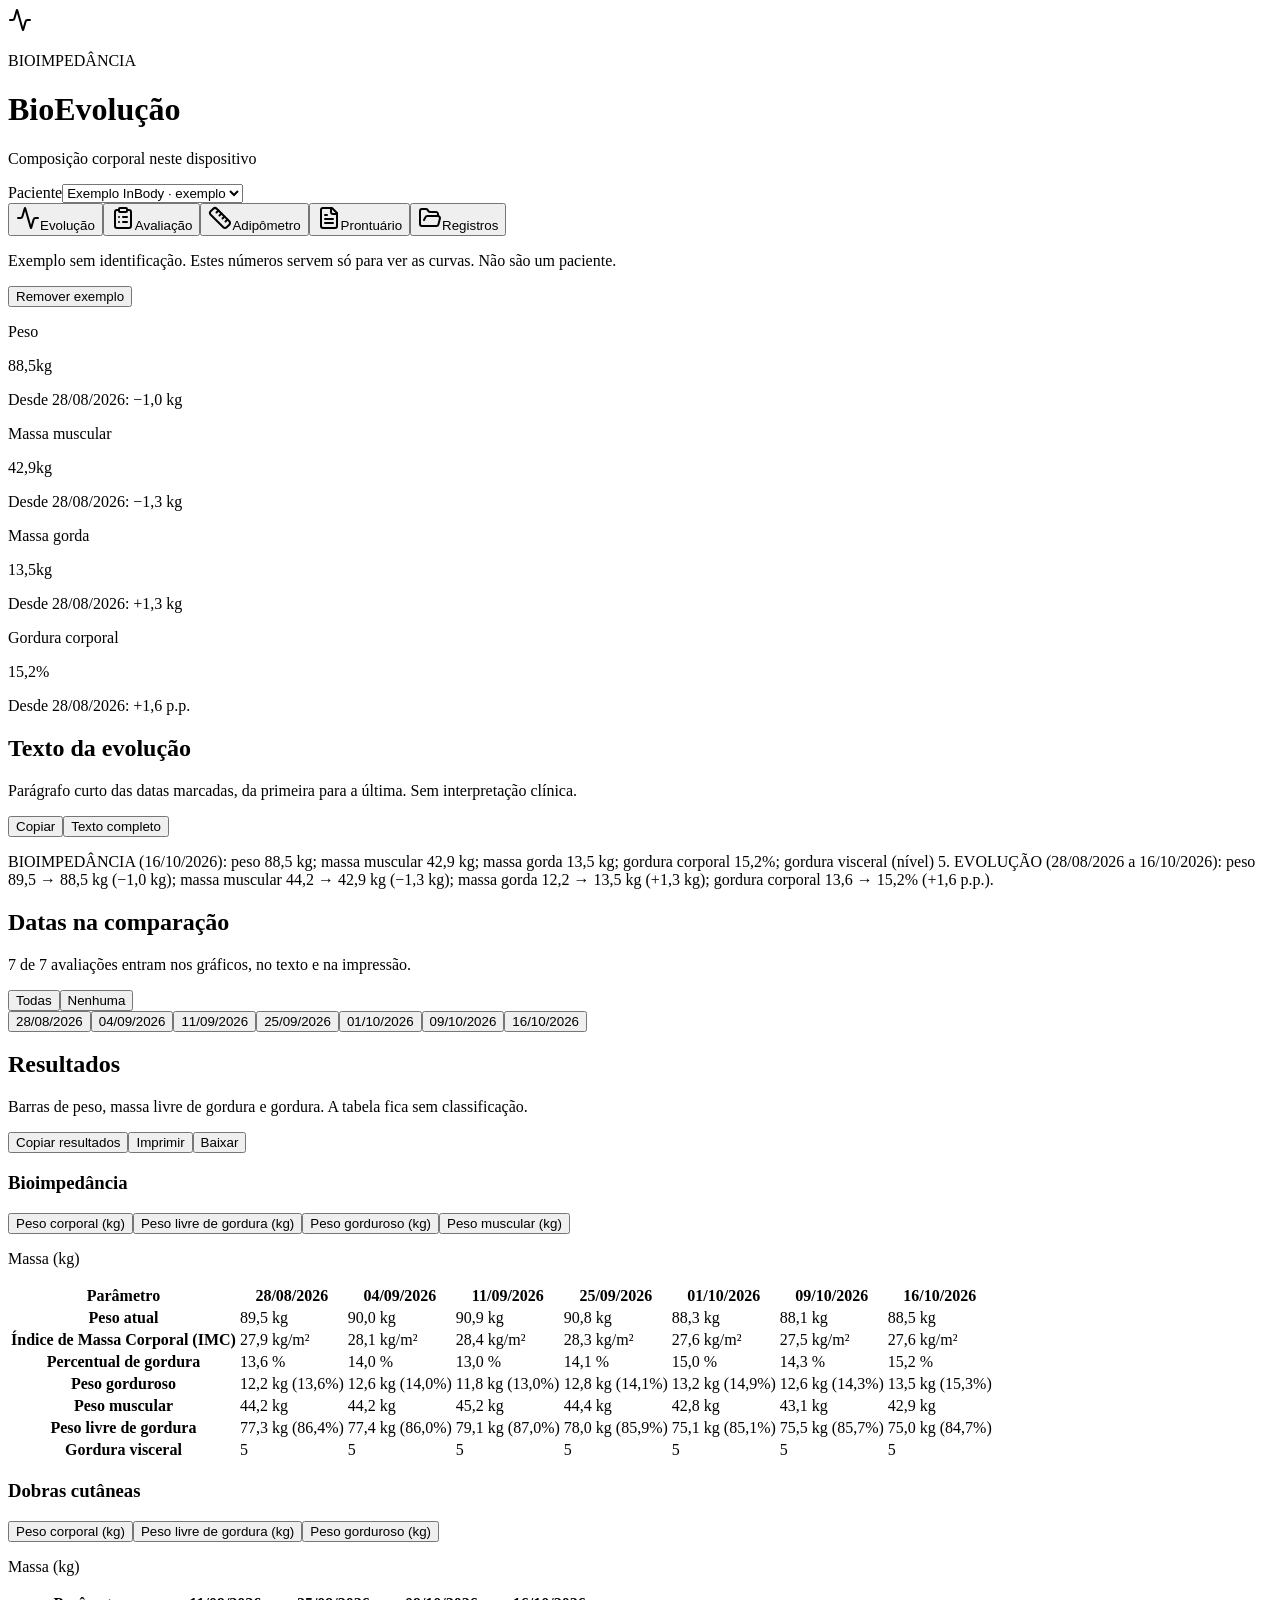
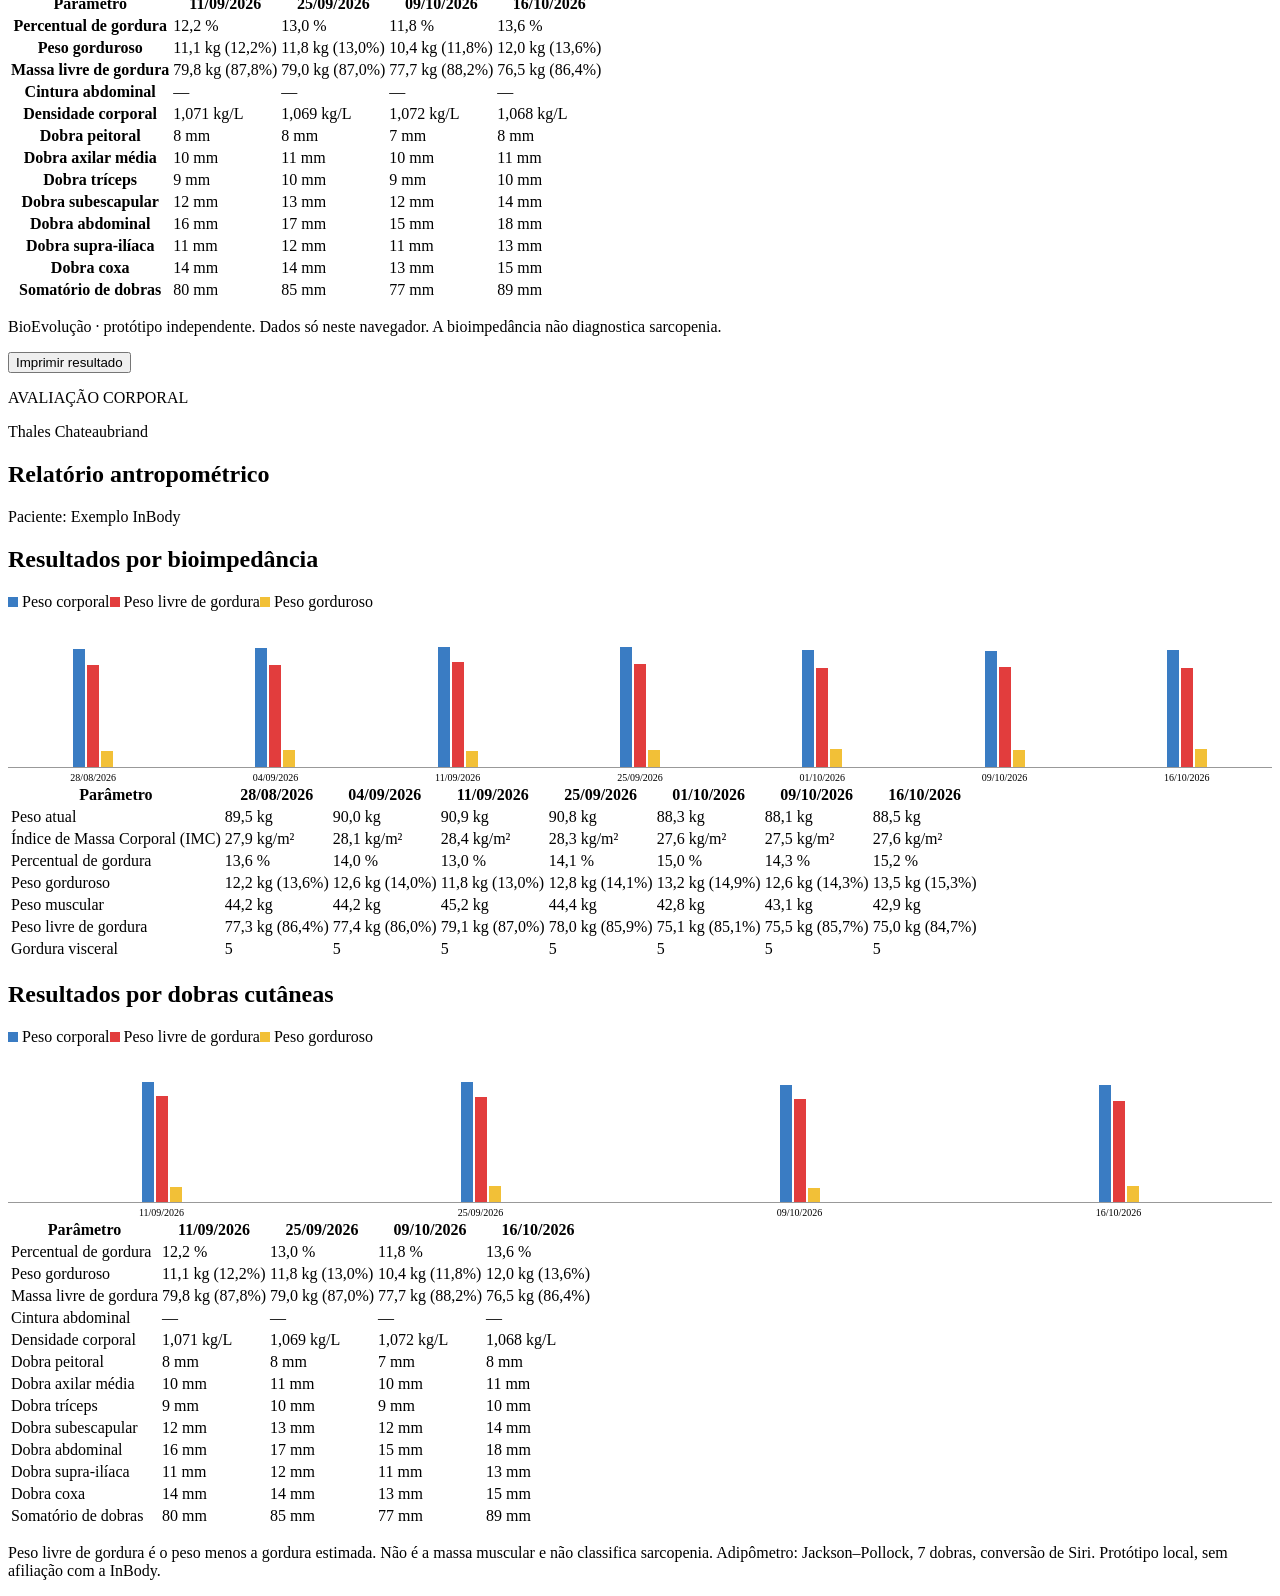
==== commit 4eb6b07f: "Publica a versão nova do relatório antropométrico." ====
--- a/index.html
+++ b/index.html
@@ -1,173 +1 @@
-<!DOCTYPE html>
-<html lang="pt-BR">
-<head>
-<meta charset="UTF-8">
-<meta name="viewport" content="width=device-width, initial-scale=1, viewport-fit=cover">
-<meta name="theme-color" content="#172236">
-<meta name="description" content="Acompanhe e registre a evolução de bioimpedância com gráficos, reconhecimento de imagens e resumo para prontuário.">
-<link rel="manifest" href="manifest.webmanifest">
-<link rel="apple-touch-icon" href="icon-180.png">
-<meta name="apple-mobile-web-app-capable" content="yes">
-<meta name="apple-mobile-web-app-status-bar-style" content="default">
-<meta name="apple-mobile-web-app-title" content="BioEvolução">
-<title>BioEvolução | Bioimpedância e prontuário</title>
-<style>
-:root{--bg:#f4f7fa;--paper:#fff;--ink:#182438;--muted:#728096;--line:#e5ebf1;--teal:#18a790;--tealDark:#137e72;--navy:#172236;--purple:#6686a9;--warn:#b66f24;--radius:19px;--shadow:0 8px 32px rgba(22,36,53,.055)}
-*{box-sizing:border-box}body{margin:0;background:var(--bg);color:var(--ink);font-family:Inter,-apple-system,BlinkMacSystemFont,"Segoe UI",Arial,sans-serif;font-size:14px;-webkit-font-smoothing:antialiased}button,input,select,textarea{font:inherit}button{cursor:pointer}button:disabled{opacity:.55;cursor:not-allowed}.shell{max-width:1340px;margin:auto;padding:0 26px 80px}.top{background:var(--navy);color:#fff}.top-inner{max-width:1340px;padding:18px 26px;margin:auto;display:flex;justify-content:space-between;align-items:center;gap:18px}.identity{display:flex;align-items:center;gap:12px}.logo{width:41px;height:41px;border-radius:13px;background:#27bca8;color:#fff;font-weight:900;font-size:23px;display:grid;place-items:center}.brand{font-weight:800;font-size:18px;letter-spacing:-.5px}.subbrand{font-size:11px;color:#b4c2d5;margin-top:3px}.top-small{display:flex;align-items:center;gap:12px;font-size:12px;color:#d8e2ed}.dot{display:inline-block;width:7px;height:7px;background:#51d8bf;border-radius:50%;margin-right:6px}.patient-pick{background:#27374c;color:#fff;border:1px solid #4a5b6f;border-radius:10px;padding:9px;max-width:210px}.page-head{display:flex;justify-content:space-between;align-items:flex-end;gap:20px;margin:33px 0 24px}.eyebrow{text-transform:uppercase;letter-spacing:2px;color:var(--tealDark);font-size:11px;font-weight:800;margin:0 0 9px}.h1{font-size:clamp(24px,3vw,34px);letter-spacing:-1.1px;margin:0;font-weight:820}.lead{color:var(--muted);margin:9px 0 0;line-height:1.5}.actions{display:flex;gap:8px;flex-wrap:wrap}.btn{border-radius:11px;padding:11px 15px;min-height:41px;border:1px solid var(--line);background:#fff;color:var(--ink);font-weight:750;display:inline-flex;align-items:center;justify-content:center;gap:7px;white-space:nowrap}.btn:hover{filter:brightness(.975)}.btn.primary{background:var(--tealDark);border-color:var(--tealDark);color:#fff}.btn.ghost{background:transparent}.btn.danger{color:#bd4444}.tabs{display:flex;gap:7px;border-bottom:1px solid var(--line);overflow:auto;margin-bottom:20px}.tab{border:0;background:transparent;padding:14px 18px;color:#718094;font-weight:740;white-space:nowrap;border-bottom:3px solid transparent}.tab.active{color:var(--tealDark);border-bottom-color:var(--teal)}.panel{display:none}.panel.active{display:block}.kpi-grid{display:grid;grid-template-columns:repeat(4,minmax(0,1fr));gap:14px}.kpi{background:var(--paper);border:1px solid var(--line);border-radius:var(--radius);padding:20px;box-shadow:var(--shadow)}.kpi-title{font-size:12px;color:var(--muted);font-weight:720}.kpi-value{font-size:30px;letter-spacing:-1.3px;font-weight:850;margin:10px 0 9px;font-variant-numeric:tabular-nums}.kpi-unit{font-size:13px;color:#8b99ac;font-weight:650;margin-left:4px}.delta{font-size:12px;color:var(--muted)}.delta strong{color:var(--ink)}.section{margin-top:18px}.card{background:var(--paper);border:1px solid var(--line);border-radius:var(--radius);box-shadow:var(--shadow);padding:22px}.sec-head{display:flex;justify-content:space-between;align-items:center;gap:12px;margin-bottom:13px}.sec-title{font-size:18px;font-weight:800;margin:0;letter-spacing:-.3px}.secondary{color:var(--muted);font-size:12px}.chart-grid{display:grid;grid-template-columns:repeat(2,minmax(0,1fr));gap:16px;margin-top:18px}.chart-wrap{height:246px}.chart{width:100%;height:100%;display:block;overflow:visible}.chart text{font-family:inherit}.seg{display:inline-flex;gap:2px;background:#f1f5f7;padding:4px;border-radius:11px}.seg button{border:none;background:transparent;border-radius:8px;font-size:12px;padding:7px 9px;color:var(--muted);font-weight:750}.seg button.chosen{background:#fff;color:var(--ink);box-shadow:0 1px 5px #e0e6e8}.chartcard{padding:22px 18px 7px}.chartcard .sec-head{padding:0 5px}.tablewrap{overflow-x:auto;position:relative;-webkit-overflow-scrolling:touch;overscroll-behavior-x:contain}.hist-table{border-collapse:separate;border-spacing:0;width:100%;min-width:720px;font-variant-numeric:tabular-nums}.hist-table th,.hist-table td{padding:13px 11px;text-align:right;border-bottom:1px solid var(--line);white-space:nowrap;background:#fff}.hist-table th:first-child,.hist-table td:first-child{text-align:left;position:sticky;left:0;z-index:3;background:#fff;box-shadow:8px 0 12px -12px rgba(23,34,54,.55)}.hist-table thead th:first-child{z-index:5}.hist-table th{font-size:11px;color:var(--muted);text-transform:uppercase;letter-spacing:.35px}.hist-table tr:last-child td{border-bottom:0}.hist-table td:first-child{font-weight:760}.date-filter{display:flex;gap:8px;align-items:center;flex-wrap:wrap;margin:12px 0 14px}.date-chip{display:inline-flex;align-items:center;gap:6px;border:1px solid #dce5eb;border-radius:999px;padding:7px 10px;background:#fff;color:var(--ink);font-size:12px;font-weight:720;cursor:pointer;user-select:none}.date-chip input{accent-color:var(--tealDark)}.date-filter-actions{display:flex;gap:8px;flex-wrap:wrap;margin-left:auto}.skin-grid{display:grid;grid-template-columns:repeat(4,minmax(0,1fr));gap:14px}.calc-result{display:grid;grid-template-columns:repeat(5,minmax(0,1fr));gap:10px;margin-top:16px}.calc-box{border:1px solid var(--line);border-radius:13px;padding:14px;background:#f9fbfc}.calc-box b{display:block;font-size:20px;margin-top:5px}.calc-box span{font-size:11px;color:var(--muted)}.calc-source{font-size:11px;color:var(--muted);line-height:1.55;margin-top:12px}#printArea{display:none}.date-link{border:0;background:transparent;color:var(--tealDark);font-size:11px;font-weight:750;text-decoration:underline;text-underline-offset:3px;cursor:pointer;padding:0}.muted{color:var(--muted)}.form-grid{display:grid;grid-template-columns:repeat(4,minmax(0,1fr));gap:16px}.field label{display:block;font-size:12px;font-weight:780;margin:0 0 8px}.field small{display:block;font-size:11px;color:var(--muted);margin-top:5px}.field input,.field select,.field textarea{width:100%;border:1px solid #d8e0e8;border-radius:11px;background:#fff;padding:12px 13px;color:var(--ink);outline:none;min-height:45px}.field input:focus,.field textarea:focus,.field select:focus{border-color:var(--teal);box-shadow:0 0 0 3px rgba(24,167,144,.13)}.field input:disabled{background:#f4f6f8}.inline-controls{display:flex;gap:10px;align-items:center;flex-wrap:wrap}.note{background:#f4f8f9;color:#526778;border:1px solid #e3edf1;padding:12px 14px;border-radius:11px;line-height:1.5;font-size:12px}.notice{color:#6b7787;font-size:12px;line-height:1.6}.status{font-size:12px;color:var(--tealDark);font-weight:750}.error{color:#b84242}.upload{border:2px dashed #cddfe2;border-radius:16px;padding:28px;text-align:center;background:#f9fcfc;position:relative}.upload strong{display:block;font-size:17px;margin-bottom:8px}.upload p{margin:0 0 16px;color:var(--muted);line-height:1.55}.upload input{max-width:100%}.upload.drag{border-color:var(--teal);background:#eefaf6}.bar{height:8px;overflow:hidden;border-radius:10px;background:#e6eff0;margin:10px 0}.bar>div{width:0%;height:100%;background:var(--teal);transition:width .3s}.preview-list{display:grid;grid-template-columns:repeat(auto-fit,minmax(125px,1fr));gap:12px}.thumb{border:1px solid var(--line);border-radius:12px;padding:8px;overflow:hidden}.thumb img{height:165px;width:100%;object-fit:contain;background:#f4f5f7}.thumb p{font-size:11px;overflow:hidden;text-overflow:ellipsis;white-space:nowrap;margin:6px 0 0;color:var(--muted)}.review{overflow:auto;border:1px solid var(--line);border-radius:12px}.review table{border-collapse:collapse;min-width:780px;width:100%}.review th,.review td{padding:9px 8px;border-bottom:1px solid var(--line);text-align:center}.review th:first-child{text-align:left;min-width:130px}.review th{font-size:11px;color:var(--muted);background:#f8fafb}.review td input{width:70px;border:1px solid #d9e2e9;border-radius:7px;padding:7px 4px;text-align:center}.review td input.unsure{border-color:#edc693;background:#fffbf3}.review td input:focus{outline:2px solid #80d0c4}.report{width:100%;height:200px;resize:vertical;border-radius:13px;border:1px solid var(--line);padding:16px;color:var(--ink);line-height:1.65}.report-foot{display:flex;justify-content:space-between;align-items:center;gap:16px;margin-top:13px;flex-wrap:wrap}.help{line-height:1.6;color:var(--muted);font-size:12px}.empty{text-align:center;padding:45px 10px;color:var(--muted)}.empty strong{display:block;font-size:17px;color:var(--ink);margin-bottom:9px}.tiny{font-size:11px;color:var(--muted)}.footer{margin-top:24px;font-size:11px;color:var(--muted);line-height:1.55;padding-bottom:12px}.pill{background:#effaf7;color:var(--tealDark);border-radius:100px;padding:5px 8px;font-size:11px;font-weight:750}.pill.warn{background:#fff6eb;color:var(--warn)}.hr{height:1px;background:var(--line);margin:18px 0}.spaced{display:flex;justify-content:space-between;align-items:center;flex-wrap:wrap;gap:10px}.hidden{display:none!important}
-@media(max-width:760px){.skin-grid{grid-template-columns:repeat(2,minmax(0,1fr))}.calc-result{grid-template-columns:repeat(2,minmax(0,1fr))}.hist-table{min-width:820px}.hist-table th:first-child,.hist-table td:first-child{min-width:172px;max-width:172px}}
-@media(max-width:900px){.kpi-grid{grid-template-columns:repeat(2,minmax(0,1fr))}.chart-grid{grid-template-columns:1fr}.form-grid{grid-template-columns:repeat(2,minmax(0,1fr))}}
-@media(max-width:600px){.subbrand{display:none}.logo{width:35px;height:35px}.shell,.top-inner{padding-left:14px;padding-right:14px}.top-small .dottext{display:none}.top-inner{gap:9px}.brand{font-size:16px}.patient-pick{max-width:135px;font-size:11px}.page-head{margin:24px 0 16px;display:block}.page-head .actions{margin-top:18px}.actions .btn{flex:1}.tabs{margin-left:-14px;margin-right:-14px;padding-left:8px}.tab{padding:13px}.kpi-grid{gap:9px}.kpi{padding:15px;border-radius:15px}.kpi-value{font-size:26px}.kpi-title{font-size:11px}.card{padding:17px}.form-grid{gap:12px}.sec-title{font-size:16px}.chart-wrap{height:187px}.chartcard{padding:18px 10px 4px}.report{height:235px}.top-small{gap:6px}}
-@media print{body{background:#fff!important}body>.top,body>main{display:none!important}#printArea{display:block!important;padding:0!important}.print-card{border:0!important;box-shadow:none!important;padding:0!important}.print-card .hist-table{min-width:0!important;font-size:11px}.print-card .hist-table th:first-child,.print-card .hist-table td:first-child{position:static!important;box-shadow:none!important}.print-title{font-size:22px;margin:0 0 4px}.print-sub{font-size:11px;color:#555;margin:0 0 16px}@page{size:landscape;margin:12mm}}
-</style>
-</head>
-<body>
-<header class="top"><div class="top-inner"><div class="identity"><div class="logo">B</div><div><div class="brand">BioEvolução</div><div class="subbrand">Composição corporal e prontuário</div></div></div><div class="top-small"><span class="dottext"><i class="dot"></i>Salvo neste dispositivo</span><select id="patientSelect" class="patient-pick" aria-label="Selecionar prontuário"></select><button id="newPatient" class="btn" style="padding:8px 10px;background:#31445b;color:#fff;border-color:#4a5b6f" title="Criar registro separado">+ Paciente</button></div></div></header>
-<main class="shell">
-<div class="page-head"><div><p class="eyebrow">ANÁLISE LONGITUDINAL</p><h1 class="h1">Evolução da bioimpedância</h1><p class="lead" id="subtitle">Histórico de avaliações com gráficos e texto pronto para o prontuário.</p></div><div class="actions"><button class="btn" data-tab="dobras">Adipômetro</button><button class="btn" data-tab="importar">Importar imagens</button><button class="btn" data-tab="registro">+ Registrar avaliação</button><button class="btn primary" data-tab="prontuario">Copiar evolução</button></div></div>
-<nav class="tabs" aria-label="Seções"><button class="tab active" data-tab="painel">Visão geral</button><button class="tab" data-tab="registro">Registrar dados</button><button class="tab" data-tab="dobras">Adipômetro</button><button class="tab" data-tab="importar">Importar foto</button><button class="tab" data-tab="prontuario">Prontuário</button><button class="tab" data-tab="dados">Dados e backup</button></nav>
-<section id="painel" class="panel active"><div id="kpiGrid" class="kpi-grid"></div><div class="chart-grid" id="charts"></div><div class="card section"><div class="sec-head"><div><h2 class="sec-title">Histórico da bioimpedância</h2><span id="recordCount" class="secondary"></span></div><button class="btn" id="printEvolution" type="button">Imprimir resultado</button></div><p class="secondary">Aqui ficam somente os dados da bioimpedância. Marque as datas que deseja comparar nos gráficos, prontuário e impressão.</p><div class="date-filter" id="dateFilters"></div><div class="tablewrap" id="historyTable"></div></div><div class="card section" id="adipometerHistoryCard"><div class="sec-head"><div><h2 class="sec-title">Histórico do Adipômetro</h2><span id="adipometerCount" class="secondary"></span></div></div><p class="secondary">Histórico independente da bioimpedância. São exibidas apenas as datas em que houve avaliação pelo adipômetro.</p><div class="chart-wrap section" id="adipometerChart"></div><div class="tablewrap section" id="adipometerHistory"></div></div></section>
-<section id="registro" class="panel"><div class="card"><div class="sec-head"><div><h2 class="sec-title">Adicionar ou editar avaliação</h2><p class="secondary">Digite os valores e salve por data. Valores vazios permanecem sem informação.</p></div></div><form id="measureForm"><div class="form-grid"><div class="field"><label for="date">Data da avaliação</label><input required id="date" type="date"></div><div class="field"><label for="weight">Peso (kg)</label><input id="weight" inputmode="decimal" type="text" placeholder="88,5"></div><div class="field"><label for="muscle">Massa muscular (kg)</label><input id="muscle" inputmode="decimal" type="text" placeholder="42,9"></div><div class="field"><label for="fatMass">Massa gorda (kg)</label><input id="fatMass" inputmode="decimal" type="text" placeholder="13,5"></div><div class="field"><label for="bmi">IMC (kg/m²)</label><input id="bmi" inputmode="decimal" type="text" placeholder="27,6"></div><div class="field"><label for="fatPct">Gordura corporal (%)</label><input id="fatPct" inputmode="decimal" type="text" placeholder="15,2"></div><div class="field"><label for="visceral">Nível de gordura visceral</label><input id="visceral" inputmode="decimal" type="text" placeholder="5"></div><div class="field"><label for="bmr">Metabolismo basal (kcal)</label><input id="bmr" inputmode="decimal" type="text" placeholder="1990"></div></div><div class="hr"></div><div class="inline-controls"><button class="btn primary" type="submit">Salvar avaliação</button><button class="btn" type="button" id="clearForm">Limpar campos</button><button class="btn danger" type="button" id="deleteRecord">Excluir esta data</button><span class="status" id="formStatus" role="status"></span></div></form></div></section>
-<section id="dobras" class="panel"><div class="card"><div class="sec-head"><div><h2 class="sec-title">Adipômetro</h2><p class="secondary">Percentual de gordura por 7 dobras cutâneas, Jackson-Pollock, com conversão de Siri.</p></div></div><div class="form-grid section"><div class="field"><label for="skinDate">Data da avaliação</label><input id="skinDate" type="date"></div><div class="field"><label for="skinSex">Sexo para a equação</label><select id="skinSex"><option value="male">Masculino</option><option value="female">Feminino</option></select></div><div class="field"><label for="skinAge">Idade (anos)</label><input id="skinAge" type="number" min="18" max="100" inputmode="numeric" placeholder="40"></div><div class="field"><label for="skinWeight">Peso (kg, opcional)</label><input id="skinWeight" type="text" inputmode="decimal" placeholder="88,5"><small>Se existir peso cadastrado nessa data, ele será preenchido automaticamente.</small></div></div><div class="skin-grid section"><div class="field"><label for="sfChest">Peitoral (mm)</label><input id="sfChest" type="text" inputmode="decimal"></div><div class="field"><label for="sfAxillary">Axilar média (mm)</label><input id="sfAxillary" type="text" inputmode="decimal"></div><div class="field"><label for="sfTriceps">Tríceps (mm)</label><input id="sfTriceps" type="text" inputmode="decimal"></div><div class="field"><label for="sfSubscapular">Subescapular (mm)</label><input id="sfSubscapular" type="text" inputmode="decimal"></div><div class="field"><label for="sfAbdomen">Abdominal (mm)</label><input id="sfAbdomen" type="text" inputmode="decimal"></div><div class="field"><label for="sfSuprailiac">Supra-ilíaca (mm)</label><input id="sfSuprailiac" type="text" inputmode="decimal"></div><div class="field"><label for="sfThigh">Coxa (mm)</label><input id="sfThigh" type="text" inputmode="decimal"></div></div><div class="inline-controls section"><button class="btn primary" id="calcSkinfold" type="button">Calcular e salvar Adipômetro</button><button class="btn" id="clearSkinfold" type="button">Limpar</button><span class="status" id="skinStatus"></span></div><div id="skinResult" class="calc-result" style="display:none"><div class="calc-box"><span>Somatório das dobras</span><b id="skinSum">—</b></div><div class="calc-box"><span>Densidade corporal</span><b id="skinDensity">—</b></div><div class="calc-box"><span>Gordura corporal</span><b id="skinFatPct">—</b></div><div class="calc-box"><span>Massa gorda</span><b id="skinFatMass">—</b></div><div class="calc-box"><span>Massa livre de gordura</span><b id="skinLeanMass">—</b></div></div><p class="calc-source">Adipômetro por 7 dobras: peitoral, axilar média, tríceps, subescapular, abdominal, supra-ilíaca e coxa. A equação estima densidade corporal e a converte em percentual de gordura pela equação de Siri. O resultado é salvo automaticamente na data da avaliação e depende de técnica e padronização da coleta.</p></div></section><section id="importar" class="panel"><div class="card"><h2 class="sec-title">Reconhecimento de imagens InBody</h2><p class="lead">Envie capturas de tela semelhantes às imagens fornecidas. O reconhecimento tenta extrair datas, indicadores e valores automaticamente.</p><div class="upload section" id="dropzone"><strong>Envie uma ou várias fotos</strong><p>Formatos JPG, PNG e WebP. Se o relatório estiver dividido em várias telas, envie todas de uma vez.</p><input type="file" id="photoInput" multiple accept="image/jpeg,image/png,image/webp,image/*" aria-label="Selecionar imagens de bioimpedância"></div><div class="section" id="ocrProgress" style="display:none"><div class="spaced"><span class="status" id="progressMsg">Preparando...</span><span class="tiny" id="progressPct"></span></div><div class="bar"><div id="progressFill"></div></div></div><div class="section preview-list" id="photoPreview"></div><div class="section hidden" id="importReview"><div class="spaced"><h3 class="sec-title">Confira os números reconhecidos</h3><span class="pill warn">Revisão obrigatória</span></div><p class="notice">O OCR pode confundir pontos decimais, algarismos e datas. Campos amarelos exigem atenção. Corrija antes de incorporar ao histórico.</p><div class="review" id="reviewTable"></div><div class="report-foot"><button class="btn primary" id="commitImport">Confirmar e salvar valores</button><button class="btn" id="discardImport">Descartar leitura</button><span class="status" id="importStatus"></span></div></div><p class="notice section">Privacidade: o aplicativo não envia fotos a um servidor próprio. O reconhecimento usa Tesseract.js no navegador e precisa de internet para carregar o mecanismo na primeira utilização. Para uso clínico, faça conferência humana dos resultados antes de registrar.</p></div></section>
-<section id="prontuario" class="panel"><div class="card"><h2 class="sec-title">Texto pronto para copiar no prontuário</h2><p class="lead">Gere uma evolução objetiva sem interpretação clínica automática dos achados.</p><div class="form-grid section" style="grid-template-columns:repeat(2,minmax(0,1fr))"><div class="field"><label for="compareMode">Comparar</label><select id="compareMode"><option value="first">Primeira e última avaliação</option><option value="previous">Penúltima e última avaliação</option><option value="latest">Somente última avaliação</option></select></div><div class="field"><label for="reportStyle">Modelo de texto</label><select id="reportStyle"><option value="full">Completo, em parágrafo único</option><option value="short">Sintético, em parágrafo único</option><option value="dated">Histórico por datas</option></select></div></div><textarea id="reportText" class="report section" aria-label="Texto para prontuário" spellcheck="false"></textarea><div class="report-foot"><button class="btn primary" id="copyReport">Copiar texto do prontuário</button><button class="btn" id="refreshReport">Atualizar texto</button><span class="status" id="copyStatus"></span></div><p class="help section">A bioimpedância estima compartimentos corporais e é sensível à hidratação e ao protocolo de medição. Não classificar automaticamente qualquer variação de massa muscular estimada como sarcopenia.</p></div></section>
-<section id="dados" class="panel"><div class="card"><h2 class="sec-title">Organização e backup</h2><p class="lead">Cada registro pode ter seu próprio histórico. Dados ficam salvos localmente neste navegador, sem sincronização entre dispositivos.</p><div class="section inline-controls"><button class="btn primary" id="exportData">Exportar backup JSON</button><label class="btn" for="restoreInput">Restaurar backup JSON</label><input type="file" id="restoreInput" accept="application/json,.json" hidden><button class="btn danger" id="clearPatient">Limpar avaliações deste registro</button></div><p id="backupStatus" class="status section"></p><div class="note section">Este é um protótipo local para avaliação e registro. Antes de utilização com dados identificáveis de pacientes em uma clínica, são necessários autenticação, gestão de acesso, armazenamento seguro, backups, trilha de auditoria e adequação à LGPD. Para testar, utilize identificadores não identificáveis.</div></div></section>
-<div class="footer">BioEvolução • Protótipo independente, não afiliado à InBody. Dados demonstrativos transcritos das imagens fornecidas. Reconhecimento automático exige confirmação antes do salvamento.</div>
-</main>
-<section id="printArea"></section>
-<script>
-(() => {
-'use strict';
-const METRICS={weight:{name:'Peso',unit:'kg',digits:1,min:20,max:400},muscle:{name:'Massa muscular',unit:'kg',digits:1,min:0,max:200},fatMass:{name:'Massa gorda',unit:'kg',digits:1,min:0,max:200},bmi:{name:'IMC',unit:'kg/m²',digits:1,min:10,max:90},fatPct:{name:'Gordura corporal',unit:'%',digits:1,min:0,max:80},fat7:{name:'Adipômetro',unit:'%',digits:1,min:0,max:80},visceral:{name:'Gordura visceral (nível)',unit:'',digits:0,min:0,max:50},bmr:{name:'Metabolismo basal estimado',unit:'kcal/dia',digits:0,min:500,max:5000}};
-const KEYS=Object.keys(METRICS);
-const BIO_KEYS=KEYS.filter(k=>k!=='fat7');
-const DEMO_DATES=['2026-08-28','2026-09-04','2026-09-11','2026-09-25','2026-10-01','2026-10-09','2026-10-16'];
-const DEMO={weight:[89.5,90,90.9,90.8,88.3,88.1,88.5],muscle:[44.2,44.2,45.2,44.4,42.8,43.1,42.9],fatMass:[12.2,12.6,11.8,12.8,13.2,12.6,13.5],bmi:[27.9,28.1,28.4,28.3,27.6,27.5,27.6],fatPct:[13.6,14,13,14.1,15,14.3,15.2],fat7:[null,null,null,null,null,null,null],visceral:[5,5,5,5,5,5,5],bmr:[2040,2042,2079,2055,1992,2001,1990]};
-const key='bioevolucao-v1';
-const demoRecords=DEMO_DATES.map((date,i)=>Object.fromEntries([['date',date],...KEYS.map(k=>[k,DEMO[k][i]])]));
-let state=loadState(), staged={}, stagedFlags={}, busy=false, dateSelections={}, skinLast=null;
-const $=s=>document.querySelector(s), $$=s=>[...document.querySelectorAll(s)];
-function loadState(){try{let obj=JSON.parse(localStorage.getItem(key));if(obj&&Array.isArray(obj.patients)&&obj.patients.length)return obj}catch(e){}return {active:'demo',patients:[{id:'demo',label:'Exemplo InBody',records:demoRecords}]};}
-function save(){try{localStorage.setItem(key,JSON.stringify(state))}catch(e){alert('Armazenamento local indisponível. Exporte um backup JSON dos dados.')}}
-function activePatient(){return state.patients.find(p=>p.id===state.active)||state.patients[0]}
-function recs(){return [...activePatient().records].sort((a,b)=>a.date.localeCompare(b.date))}
-function bioRecs(){return recs().filter(r=>BIO_KEYS.some(k=>r[k]!=null))}
-function adipometerRecs(){return recs().filter(r=>r.fat7!=null)}
-function selectedSet(){let all=bioRecs().map(r=>r.date);if(!dateSelections[state.active])dateSelections[state.active]=new Set(all);let set=dateSelections[state.active];for(let d of [...set])if(!all.includes(d))set.delete(d);return set}
-function selectedRecs(){let set=selectedSet();return bioRecs().filter(r=>set.has(r.date))}
-function selectAllDates(){dateSelections[state.active]=new Set(bioRecs().map(r=>r.date));updateAll()}
-function clearAllDates(){dateSelections[state.active]=new Set();updateAll()}
-function number(s){if(s===null||s===undefined||s==='')return null;let n=Number(String(s).trim().replace(/\s/g,'').replace(/\./g, (m, idx,str)=>str.includes(',')?'':'.').replace(',','.'));return Number.isFinite(n)?n:null}
-function fmt(n,k){if(n===null||n===undefined||!Number.isFinite(n))return '—';return n.toLocaleString('pt-BR',{minimumFractionDigits:METRICS[k].digits,maximumFractionDigits:METRICS[k].digits})}
-function diff(a,b,k){if(a==null||b==null)return '—';let d=b-a;let r=(d>0?'+':d<0?'−':'')+fmt(Math.abs(d),k);return r+((k==='fatPct'||k==='fat7')?' p.p.':(METRICS[k].unit?' '+METRICS[k].unit:''))}
-function datePt(s){const [y,m,d]=(s||'').split('-');return d&&m?`${d}/${m}/${y}`:'—'}
-function formatVal(n,k){let u=METRICS[k].unit;return fmt(n,k)+(u==='% '||u==='%'?'%':u?' '+u:'')}
-function reportName(k){if(k==='bmi')return 'IMC';if(k==='fat7')return 'adipômetro';return METRICS[k].name.toLowerCase()}
-function dateShort(s){const a=(s||'').split('-');return a.length===3?`${a[2]}/${a[1]}`:s}
-function escapeHtml(s){return String(s??'').replace(/[&<>"']/g,ch=>({'&':'&amp;','<':'&lt;','>':'&gt;','"':'&quot;',"'":'&#39;'}[ch]))}
-function useTab(tab){$$('.tab').forEach(x=>x.classList.toggle('active',x.dataset.tab===tab));$$('.panel').forEach(x=>x.classList.toggle('active',x.id===tab));if(tab==='prontuario')updateReport();scrollTo({top:0,behavior:'smooth'})}
-function currentRecord(){return bioRecs().at(-1)||{}}
-function firstRecord(){return bioRecs()[0]||{}}
-function populatePatients(){let sel=$('#patientSelect');sel.innerHTML=state.patients.map(p=>`<option value="${escapeHtml(p.id)}">${escapeHtml(p.label)}</option>`).join('');sel.value=state.active;$('#subtitle').textContent=`${activePatient().label} • ${recs().length} avaliações registradas`}
-function renderKpis(){const data=selectedRecs(),a=data[0]||{},b=data.at(-1)||{};const chosen=['weight','muscle','fatMass','fatPct'];$('#kpiGrid').innerHTML=chosen.map(k=>{let m=METRICS[k];return `<div class="kpi"><div class="kpi-title">${m.name}</div><div class="kpi-value">${fmt(b[k],k)}<span class="kpi-unit">${m.unit}</span></div><div class="delta">Variação no período: <strong>${diff(a[k],b[k],k)}</strong></div></div>`}).join('')}
-function chartSvg(key,values){let mobile=window.innerWidth<=600,w=mobile?420:560,h=227,left=mobile?35:41,right=mobile?16:25,top=35,bottom=42;let valid=values.map((v,i)=>({i,value:v[key]})).filter(v=>v.value!=null);if(!valid.length)return `<div class="empty">Sem dados registrados para este indicador.</div>`;
-let vmin=Math.min(...valid.map(v=>v.value)),vmax=Math.max(...valid.map(v=>v.value));let pad=(vmax-vmin)*.33||Math.max(1,Math.abs(vmin)*.075);let yMin=vmin-pad,yMax=vmax+pad;
-const xx=i=>left+(w-left-right)*(values.length===1?.5:i/(values.length-1));const yy=v=>top+(h-top-bottom)*(1-(v-yMin)/(yMax-yMin));
-let grid=[0,.25,.5,.75,1].map(q=>{let y=top+q*(h-top-bottom);return `<line x1="${left}" y1="${y}" x2="${w-right}" y2="${y}" stroke="#e8eef2" stroke-width="1"/>`}).join('');
-let paths=[],part=[];for(let i=0;i<values.length;i++){if(values[i][key]==null){if(part.length>1)paths.push(part);part=[];continue}part.push(`${xx(i)},${yy(values[i][key])}`)}if(part.length>1)paths.push(part);
-const path=paths.map(p=>`<polyline points="${p.join(' ')}" fill="none" stroke="#1baa94" stroke-width="3" stroke-linejoin="round" stroke-linecap="round"/>`).join('');
-let ticks=values.map((v,i)=>`<text x="${xx(i)}" y="${h-12}" text-anchor="middle" font-size="${values.length>10?'9':'11'}" fill="#8595a7">${dateShort(v.date)}</text>`).join('');
-let pts=valid.map(({i,value})=>{let x=xx(i),y=yy(value);return `<circle cx="${x}" cy="${y}" r="5.6" fill="#1baa94" stroke="white" stroke-width="2"/><text x="${x}" y="${Math.max(13,y-13)}" text-anchor="middle" font-weight="750" fill="#26374e" font-size="${values.length>10?'10':'12'}">${fmt(value,key)}</text>`}).join('');
-return `<svg class="chart" viewBox="0 0 ${w} ${h}" role="img" aria-label="Gráfico de ${METRICS[key].name}">${grid}${path}${pts}${ticks}</svg>`}
-function renderCharts(){let keys=['weight','muscle','fatMass','fatPct','bmi','visceral','bmr'];let data=selectedRecs();$('#charts').innerHTML=keys.map(k=>`<div class="card chartcard"><div class="sec-head"><h2 class="sec-title">${METRICS[k].name}</h2><span class="secondary">${METRICS[k].unit}</span></div><div class="chart-wrap">${chartSvg(k,data)}</div></div>`).join('')}
-function renderDateFilters(){let all=bioRecs(),set=selectedSet();$('#dateFilters').innerHTML=all.map(r=>`<label class="date-chip"><input type="checkbox" data-filter-date="${r.date}" ${set.has(r.date)?'checked':''}><span>${datePt(r.date)}</span></label>`).join('')+`<div class="date-filter-actions"><button class="btn" type="button" id="selectAllDates">Todas</button><button class="btn" type="button" id="clearAllDates">Limpar</button></div>`}
-function renderHistory(){let all=bioRecs(),data=selectedRecs();$('#recordCount').textContent=`${data.length} de ${all.length} registros selecionados`;renderDateFilters();if(!all.length){$('#historyTable').innerHTML='<div class="empty"><strong>Ainda não há avaliações de bioimpedância.</strong>Cadastre uma data ou importe uma captura do InBody.</div>';return}if(!data.length){$('#historyTable').innerHTML='<div class="empty"><strong>Nenhuma data selecionada.</strong>Marque uma ou mais datas acima.</div>';return}$('#historyTable').innerHTML=`<table class="hist-table"><thead><tr><th>Indicador</th>${data.map(r=>`<th><button class="date-link" data-edit-date="${r.date}" title="Editar avaliação">${datePt(r.date)}</button></th>`).join('')}</tr></thead><tbody>${BIO_KEYS.map(k=>`<tr><td>${METRICS[k].name}</td>${data.map(r=>`<td>${fmt(r[k],k)}</td>`).join('')}</tr>`).join('')}</tbody></table>`}
-function renderAdipometerHistory(){let data=adipometerRecs();$('#adipometerCount').textContent=data.length?`${data.length} avaliação${data.length===1?'':'ões'}`:'Nenhuma avaliação';if(!data.length){$('#adipometerChart').innerHTML='';$('#adipometerHistory').innerHTML='<div class="empty"><strong>Nenhuma avaliação pelo adipômetro.</strong>Calcule uma avaliação na aba Adipômetro para iniciar este histórico.</div>';return}$('#adipometerChart').innerHTML=chartSvg('fat7',data);$('#adipometerHistory').innerHTML=`<table class="hist-table"><thead><tr><th>Indicador</th>${data.map(r=>`<th>${datePt(r.date)}</th>`).join('')}</tr></thead><tbody><tr><td>Adipômetro (%)</td>${data.map(r=>`<td>${fmt(r.fat7,'fat7')}</td>`).join('')}</tr><tr><td>Somatório 7 dobras (mm)</td>${data.map(r=>`<td>${r.skinfolds7?.sum==null?'—':Number(r.skinfolds7.sum).toLocaleString('pt-BR',{minimumFractionDigits:1,maximumFractionDigits:1})}</td>`).join('')}</tr></tbody></table>`}
-function updateAll(){populatePatients();renderKpis();renderCharts();renderHistory();renderAdipometerHistory();updateReport()}
-function getFormRecord(){let out={date:$('#date').value};for(let k of BIO_KEYS){let n=number($('#'+k).value);if($('#'+k).value.trim()&&n===null)throw Error(`Valor inválido: ${METRICS[k].name}`);if(n!==null&&(n<METRICS[k].min||n>METRICS[k].max))throw Error(`Valor fora da faixa esperada: ${METRICS[k].name}`);out[k]=n}return out}
-function clearForm(){for(let k of BIO_KEYS)$('#'+k).value='';$('#date').value=[new Date().getFullYear(),String(new Date().getMonth()+1).padStart(2,'0'),String(new Date().getDate()).padStart(2,'0')].join('-');$('#formStatus').textContent=''}
-function fillForm(date){let r=recs().find(r=>r.date===date);$('#date').value=date;for(let k of BIO_KEYS)$('#'+k).value=r?.[k]==null?'':String(r[k]).replace('.',',')}
-function upsert(date,values){let p=activePatient(),r=p.records.find(r=>r.date===date);if(!r){r={date};p.records.push(r)}for(let k of KEYS)if(values[k]!==undefined&&values[k]!==null)r[k]=values[k]}
-function reportString(){let arr=selectedRecs();if(!arr.length)return 'Nenhuma avaliação de bioimpedância cadastrada.';let last=arr.at(-1),first=arr[0];let mode=$('#compareMode').value,style=$('#reportStyle').value;let old=mode==='previous'?arr.at(-2):first;
-const latestFields=BIO_KEYS.filter(k=>last[k]!=null).map(k=>`${reportName(k)} ${formatVal(last[k],k)}`);
-const shortFields=['weight','muscle','fatMass','fatPct','visceral'].filter(k=>last[k]!=null).map(k=>`${reportName(k)} ${formatVal(last[k],k)}`);
-if(style==='dated')return arr.map(r=>`BIOIMPEDÂNCIA (${datePt(r.date)}): ${BIO_KEYS.filter(k=>r[k]!=null).map(k=>`${reportName(k)} ${formatVal(r[k],k)}`).join('; ')}.`).join('\n');
-let start=`BIOIMPEDÂNCIA (${datePt(last.date)}): ${(style==='short'?shortFields:latestFields).join('; ')}.`;
-if(mode==='latest'||!old||old.date===last.date)return start;
-const useKeys=style==='short'?['weight','muscle','fatMass','fatPct']:BIO_KEYS;
-let comparisons=useKeys.filter(k=>old[k]!=null&&last[k]!=null).map(k=>`${reportName(k)} ${fmt(old[k],k)} → ${formatVal(last[k],k)} (${diff(old[k],last[k],k)})`);
-return start+(comparisons.length?` EVOLUÇÃO (${datePt(old.date)} a ${datePt(last.date)}): ${comparisons.join('; ')}.`:'')
-}
-
-function jp7Calc(sex,age,folds,weight){let sum=folds.reduce((a,b)=>a+b,0);let density=sex==='female'?(1.097-0.00046971*sum+0.00000056*sum*sum-0.00012828*age):(1.112-0.00043499*sum+0.00000055*sum*sum-0.00028826*age);let fatPct=495/density-450;let fatMass=weight!=null?weight*fatPct/100:null;let leanMass=weight!=null?weight-fatMass:null;return {sum,density,fatPct,fatMass,leanMass}}
-function skinfoldValues(){let ids=['sfChest','sfAxillary','sfTriceps','sfSubscapular','sfAbdomen','sfSuprailiac','sfThigh'];let folds=ids.map(id=>number($('#'+id).value));if(folds.some(v=>v==null||v<=0||v>100))throw Error('Preencha as 7 dobras em milímetros.');let age=Number($('#skinAge').value);if(!Number.isFinite(age)||age<18||age>100)throw Error('Informe uma idade válida.');let weight=number($('#skinWeight').value);if($('#skinWeight').value.trim()&&(weight==null||weight<=0||weight>400))throw Error('Confira o peso.');return {date:$('#skinDate').value,sex:$('#skinSex').value,age,folds,weight}}
-function syncSkinWeight(){let d=$('#skinDate').value,r=recs().find(x=>x.date===d);if(r?.weight!=null)$('#skinWeight').value=String(r.weight).replace('.',',')}
-function calculateSkinfold(){try{let v=skinfoldValues();if(!v.date)throw Error('Informe a data da avaliação.');let o=jp7Calc(v.sex,v.age,v.folds,v.weight);skinLast={...v,...o};$('#skinSum').textContent=o.sum.toLocaleString('pt-BR',{maximumFractionDigits:1})+' mm';$('#skinDensity').textContent=o.density.toLocaleString('pt-BR',{minimumFractionDigits:4,maximumFractionDigits:4});$('#skinFatPct').textContent=o.fatPct.toLocaleString('pt-BR',{minimumFractionDigits:1,maximumFractionDigits:1})+'%';$('#skinFatMass').textContent=o.fatMass==null?'—':o.fatMass.toLocaleString('pt-BR',{minimumFractionDigits:1,maximumFractionDigits:1})+' kg';$('#skinLeanMass').textContent=o.leanMass==null?'—':o.leanMass.toLocaleString('pt-BR',{minimumFractionDigits:1,maximumFractionDigits:1})+' kg';$('#skinResult').style.display='grid';saveSkinfold(true);return o}catch(err){skinLast=null;$('#skinResult').style.display='none';$('#skinStatus').textContent=err.message;return null}}
-function clearSkinfold(){for(let id of ['skinAge','skinWeight','sfChest','sfAxillary','sfTriceps','sfSubscapular','sfAbdomen','sfSuprailiac','sfThigh'])$('#'+id).value='';$('#skinDate').value=new Date().toISOString().slice(0,10);$('#skinSex').value='male';$('#skinResult').style.display='none';$('#skinStatus').textContent='';skinLast=null;syncSkinWeight()}
-function saveSkinfold(auto=false){if(!skinLast||!skinLast.date){$('#skinStatus').textContent='Calcule novamente com uma data selecionada.';return}let r={date:skinLast.date,fat7:Number(skinLast.fatPct.toFixed(1))};upsert(r.date,r);let target=activePatient().records.find(x=>x.date===r.date);target.skinfolds7={sex:skinLast.sex,age:skinLast.age,weightUsed:skinLast.weight,chest:skinLast.folds[0],axillary:skinLast.folds[1],triceps:skinLast.folds[2],subscapular:skinLast.folds[3],abdomen:skinLast.folds[4],suprailiac:skinLast.folds[5],thigh:skinLast.folds[6],sum:Number(skinLast.sum.toFixed(1)),density:Number(skinLast.density.toFixed(5))};save();updateAll();$('#skinStatus').textContent='Adipômetro '+Number(skinLast.fatPct.toFixed(1)).toLocaleString('pt-BR',{minimumFractionDigits:1,maximumFractionDigits:1})+'% salvo automaticamente no histórico de '+datePt(r.date)+'.'}
-function printEvolution(){let data=selectedRecs(),adip=adipometerRecs();if(!data.length&&!adip.length){alert('Não há resultados para imprimir.');return}let bioRows=BIO_KEYS.map(k=>`<tr><td>${escapeHtml(METRICS[k].name)}</td>${data.map(r=>`<td>${fmt(r[k],k)}</td>`).join('')}</tr>`).join('');let bioTable=data.length?`<h2>Histórico da bioimpedância</h2><table class="hist-table"><thead><tr><th>Indicador</th>${data.map(r=>`<th>${datePt(r.date)}</th>`).join('')}</tr></thead><tbody>${bioRows}</tbody></table>`:'';let adipTable=adip.length?`<h2 style="margin-top:28px">Histórico do Adipômetro</h2><table class="hist-table"><thead><tr><th>Indicador</th>${adip.map(r=>`<th>${datePt(r.date)}</th>`).join('')}</tr></thead><tbody><tr><td>Adipômetro (%)</td>${adip.map(r=>`<td>${fmt(r.fat7,'fat7')}</td>`).join('')}</tr><tr><td>Somatório 7 dobras (mm)</td>${adip.map(r=>`<td>${r.skinfolds7?.sum==null?'—':Number(r.skinfolds7.sum).toLocaleString('pt-BR',{minimumFractionDigits:1,maximumFractionDigits:1})}</td>`).join('')}</tr></tbody></table>`:'';$('#printArea').innerHTML=`<div class="print-card"><h1 class="print-title">BioEvolução — ${escapeHtml(activePatient().label)}</h1><p class="print-sub">Relatório de composição corporal • ${new Date().toLocaleDateString('pt-BR')}</p>${bioTable}${adipTable}<p class="calc-source">Adipômetro: Jackson-Pollock 7 sítios, com conversão de Siri. Resultados dependem da padronização da coleta.</p></div>`;window.print()}
-function updateReport(){$('#reportText').value=reportString()}
-async function copyText(text){try{await navigator.clipboard.writeText(text)}catch(e){let ta=$('#reportText');ta.focus();ta.select();if(!document.execCommand('copy'))throw e}}
-function setProgress(message,pct){$('#ocrProgress').style.display='block';$('#progressMsg').textContent=message;$('#progressPct').textContent=pct==null?'':`${Math.round(pct)}%`;$('#progressFill').style.width=(pct||0)+'%'}
-function scriptLoad(url){return new Promise((resolve,reject)=>{if(window.Tesseract)return resolve();const tag=document.createElement('script');tag.src=url;tag.onload=resolve;tag.onerror=()=>reject(Error('Não foi possível carregar o leitor OCR. Confira a conexão com a internet.'));document.head.appendChild(tag)})}
-function normalize(s){return String(s||'').normalize('NFD').replace(/[\u0300-\u036f]/g,'').toLowerCase()}
-function identifyTitle(t){const s=normalize(t).replace(/[^a-z ]/g,' ').replace(/\s+/g,' ');if(s.includes('basal metabolic')||s.includes('metabolismo basal'))return 'bmr';if(s.includes('massa muscular'))return 'muscle';if(s.includes('massa gorda'))return 'fatMass';if(s.includes('gordura corporal'))return 'fatPct';if(s.includes('gordura visceral')||s.includes('gardura visceral')||s.includes('gordura viccearal'))return 'visceral';if(s.includes('peso'))return 'weight';if(/\bimc\b/.test(s))return 'bmi';return null}
-function flattenOcr(data){let lines=[],words=[];function walk(node){if(!node||typeof node!=='object')return;if(node.text&&node.bbox){if(Array.isArray(node.words))lines.push(node);else if(!node.blocks&&!node.paragraphs&&!node.lines)words.push(node)}for(let key of ['blocks','paragraphs','lines','words'])if(Array.isArray(node[key]))node[key].forEach(walk)}if(Array.isArray(data.blocks))data.blocks.forEach(walk);if(!lines.length&&Array.isArray(data.lines))lines=data.lines;if(!words.length&&Array.isArray(data.words))words=data.words;
-// Reconstruct headings when the OCR response contains positioned words but not lines.
-if(!lines.length&&words.length){const sorted=[...words].sort((a,b)=>bboxMid(a.bbox,'y')-bboxMid(b.bbox,'y'));for(const w of sorted){const y=bboxMid(w.bbox,'y');let line=lines.find(l=>Math.abs(bboxMid(l.bbox,'y')-y)<18);if(!line){line={bbox:{...w.bbox},words:[],text:''};lines.push(line)}line.words.push(w);line.bbox.x0=Math.min(line.bbox.x0,w.bbox.x0);line.bbox.x1=Math.max(line.bbox.x1,w.bbox.x1);line.bbox.y0=Math.min(line.bbox.y0,w.bbox.y0);line.bbox.y1=Math.max(line.bbox.y1,w.bbox.y1)}for(let line of lines)line.text=line.words.sort((a,b)=>a.bbox.x0-b.bbox.x0).map(w=>w.text).join(' ')}
-return {lines,words}}
-function parseNum(raw,k){let v=String(raw||'').trim().toLowerCase().replace(/(?:kg|kcal|level|%|kcal\/dia|kg\/m2|kg\/m²)$/,'').trim().replace(',','.');if(!/^\d{1,5}(?:\.\d{0,2})?$/.test(v))return null;let n=Number(v);if(!Number.isFinite(n))return null;const m=METRICS[k];if(n>m.max&&m.digits===1&&Number.isInteger(n)&&n/10>=m.min&&n/10<=m.max)n/=10;if(n<m.min||n>m.max)return null;return n}
-function plausibleDate(s){let match=String(s||'').match(/\b(\d{1,2})[.\/](\d{2})\b/);return match?{m:Number(match[1]),d:Number(match[2])}:null}
-function parseYear(txt){let m=String(txt||'').match(/\b(2[0-9])[.\/](?:0?[1-9]|1[0-2])[.\/](?:[0-3][0-9])\b/);return m?2000+Number(m[1]):new Date().getFullYear()}
-function bboxMid(b,dim){return b?((b[dim==='x'?'x0':'y0']||0)+(b[dim==='x'?'x1':'y1']||0))/2:0}
-function extractOcrData(data){const f=flattenOcr(data),text=data.text||'',year=parseYear(text),result={},flags={};let lines=f.lines.map(l=>({text:l.text||'',bbox:l.bbox,key:identifyTitle(l.text||'')})).sort((a,b)=>bboxMid(a.bbox,'y')-bboxMid(b.bbox,'y'));
-let sections=lines.filter(l=>l.key&&l.bbox).filter((x,i,a)=>!a.slice(0,i).some(y=>y.key===x.key&&Math.abs(bboxMid(x.bbox,'y')-bboxMid(y.bbox,'y'))<65));
-let words=f.words.map(w=>({text:w.text||'',bbox:w.bbox,confidence:w.confidence??w.conf??75})).filter(w=>w.bbox);
-// Additional section recovery for OCR streams that do not expose line nodes.
-if(!sections.length){let pattern=/(Basal Metabolic Rate|Massa Muscular|Massa Gorda|Gordura Corporal|Gordura Visceral|N[ií]vel de Gordura Visceral|Peso|IMC)/gi;let m;let ix=0;while((m=pattern.exec(text))){sections.push({text:m[0],key:identifyTitle(m[0]),bbox:{y0:100+ix*510,y1:120+ix*510,x0:10,x1:250}});ix++}}
-let dateWords=words.map(w=>({...w,date:plausibleDate(w.text)})).filter(w=>w.date&&w.date.m>=1&&w.date.m<=12&&w.date.d>=1&&w.date.d<=31);
-for(let i=0;i<sections.length;i++){let s=sections[i],start=bboxMid(s.bbox,'y'),next=sections.slice(i+1).find(x=>bboxMid(x.bbox,'y')>start+100);let nextY=next?bboxMid(next.bbox,'y'):Number.POSITIVE_INFINITY;
-let dates=dateWords.filter(w=>bboxMid(w.bbox,'y')>start+130&&bboxMid(w.bbox,'y')<nextY);
-// Axis contains at least four neighboring month-day words on one row.
-let groups=[];for(let d of dates){let grp=groups.find(g=>Math.abs(g.y-bboxMid(d.bbox,'y'))<20);if(!grp){grp={y:bboxMid(d.bbox,'y'),entries:[]};groups.push(grp)}grp.entries.push(d)}
-let axis=groups.filter(g=>g.entries.length>=4).sort((a,b)=>b.entries.length-a.entries.length)[0];if(!axis)continue;
-let axisItems=axis.entries.sort((a,b)=>bboxMid(a.bbox,'x')-bboxMid(b.bbox,'x'));let axisY=axis.y;
-let step=axisItems.length>1?(bboxMid(axisItems.at(-1).bbox,'x')-bboxMid(axisItems[0].bbox,'x'))/(axisItems.length-1):100;
-const graphTop=start+125, graphBottom=axisY-20;
-let points=words.filter(w=>{let y=bboxMid(w.bbox,'y');return y>graphTop&&y<graphBottom});
-for(let d of axisItems){let x=bboxMid(d.bbox,'x'),date=`${year}-${String(d.date.m).padStart(2,'0')}-${String(d.date.d).padStart(2,'0')}`;let near=points.filter(w=>Math.abs(bboxMid(w.bbox,'x')-x)<Math.max(29,step*.44)).map(w=>({...w,value:parseNum(w.text,s.key)})).filter(w=>w.value!=null&&w.confidence>=40).sort((a,b)=>Math.abs(bboxMid(a.bbox,'x')-x)-Math.abs(bboxMid(b.bbox,'x')-x));if(!result[date])result[date]={date};if(near.length){result[date][s.key]=near[0].value;flags[date+'|'+s.key]=near[0].confidence<80||!String(near[0].text).includes('.')&&METRICS[s.key].digits===1||String(near[0].text).endsWith('.')?'unsure':'read'}else{flags[date+'|'+s.key]='missing'}}
-}
-return {result,flags,sections:sections.length,chars:text.length,raw:text}
-}
-function stageRead(read){for(let [date,r] of Object.entries(read.result)){if(!staged[date])staged[date]={date};for(let k of KEYS)if(r[k]!=null){staged[date][k]=r[k];stagedFlags[date+'|'+k]=read.flags[date+'|'+k]||'unsure'}}}
-function renderReview(){const dates=Object.keys(staged).sort();$('#importReview').classList.toggle('hidden',!dates.length);if(!dates.length)return;
-$('#reviewTable').innerHTML=`<table><thead><tr><th>Indicador</th>${dates.map(d=>`<th>${dateShort(d)}</th>`).join('')}</tr></thead><tbody>${KEYS.filter(k=>k!=='fat7').map(k=>`<tr><th>${METRICS[k].name}</th>${dates.map(d=>{let n=staged[d][k];let suspect=n==null||stagedFlags[d+'|'+k]!=='read';return `<td><input data-date="${d}" data-key="${k}" type="text" inputmode="decimal" class="${suspect?'unsure':''}" aria-label="${METRICS[k].name} de ${datePt(d)}" value="${n==null?'':String(n).replace('.',',')}" placeholder="—"></td>`}).join('')}</tr>`).join('')}</tbody></table>`;
-$('#importStatus').textContent=`${dates.length} datas identificadas. Confira todas as células.`}
-async function handleImages(files){if(busy)return;const valid=[...files].filter(f=>f.type.startsWith('image/'));if(!valid.length)return;busy=true;staged={};stagedFlags={};$('#importReview').classList.add('hidden');$('#photoPreview').innerHTML='';$('#photoInput').disabled=true;try{
-for(let f of valid){let url=URL.createObjectURL(f);let tile=document.createElement('div');tile.className='thumb';tile.innerHTML=`<img alt="Miniatura da foto carregada"><p>${escapeHtml(f.name)}</p>`;tile.querySelector('img').src=url;$('#photoPreview').appendChild(tile)}
-setProgress('Carregando leitor de imagens...',5);await scriptLoad('https://cdn.jsdelivr.net/npm/tesseract.js@5.1.1/dist/tesseract.min.js');let worker=await Tesseract.createWorker('eng',1,{logger:msg=>{if(msg.status==='recognizing text')setProgress('Reconhecendo números...',Math.round(msg.progress*90))}});
-for(let i=0;i<valid.length;i++){setProgress(`Lendo imagem ${i+1} de ${valid.length}...`,Math.round(i/valid.length*90));let ocr=await worker.recognize(valid[i]);let extracted=extractOcrData(ocr.data);stageRead(extracted);setProgress(`Imagem ${i+1} processada`,Math.round((i+1)/valid.length*90))}
-await worker.terminate();setProgress('Leitura concluída. Confira a tabela antes de salvar.',100);renderReview();if(!Object.keys(staged).length){$('#importStatus').textContent='Não foi possível identificar os gráficos automaticamente. Use a digitação manual.';$('#importReview').classList.remove('hidden');$('#reviewTable').innerHTML='<div class="note">Os títulos ou eixos dos gráficos não foram reconhecidos. Tente imagem mais nítida ou registre a avaliação manualmente.</div>'}
-}catch(err){setProgress(`Falha no reconhecimento: ${err.message||err}`,0);$('#importStatus').textContent='Não houve alteração no histórico.'}finally{busy=false;$('#photoInput').disabled=false}}
-function readReviewInputs(){let data={};$$('#reviewTable input[data-date]').forEach(el=>{let date=el.dataset.date,k=el.dataset.key,s=el.value.trim();if(!data[date])data[date]={date};if(!s)return;let v=number(s);if(v===null||v<METRICS[k].min||v>METRICS[k].max)throw Error(`Confira ${METRICS[k].name} em ${datePt(date)}`);data[date][k]=v});return data}
-function download(name,content,mime){let blob=new Blob([content],{type:mime}),url=URL.createObjectURL(blob),a=document.createElement('a');a.href=url;a.download=name;a.click();setTimeout(()=>URL.revokeObjectURL(url),1000)}
-$$('[data-tab]').forEach(b=>b.addEventListener('click',()=>useTab(b.dataset.tab)));
-$('#patientSelect').addEventListener('change',e=>{state.active=e.target.value;save();updateAll();clearForm()});
-$('#newPatient').addEventListener('click',()=>{let label=prompt('Identificador do novo registro (evite nome completo ou CPF):','Paciente 02');if(!label?.trim())return;let id='p'+Date.now();state.patients.push({id,label:label.trim().slice(0,60),records:[]});state.active=id;save();updateAll();clearForm();useTab('registro')});
-$('#measureForm').addEventListener('submit',e=>{e.preventDefault();try{let r=getFormRecord();if(!r.date)throw Error('Informe a data.');if(BIO_KEYS.every(k=>r[k]==null))throw Error('Informe pelo menos um indicador.');upsert(r.date,r);selectedSet().add(r.date);save();updateAll();$('#formStatus').textContent='Avaliação salva.'}catch(err){$('#formStatus').textContent=err.message;$('#formStatus').classList.add('error')}});
-$('#date').addEventListener('change',e=>{if(e.target.value)fillForm(e.target.value)});$('#historyTable').addEventListener('click',e=>{let b=e.target.closest('[data-edit-date]');if(!b)return;fillForm(b.dataset.editDate);useTab('registro')});$('#dateFilters').addEventListener('change',e=>{let box=e.target.closest('[data-filter-date]');if(!box)return;let set=selectedSet();box.checked?set.add(box.dataset.filterDate):set.delete(box.dataset.filterDate);renderKpis();renderCharts();renderHistory();updateReport()});$('#dateFilters').addEventListener('click',e=>{if(e.target.closest('#selectAllDates'))selectAllDates();if(e.target.closest('#clearAllDates'))clearAllDates()});$('#printEvolution').addEventListener('click',printEvolution);
-$('#clearForm').addEventListener('click',clearForm);
-$('#deleteRecord').addEventListener('click',()=>{let d=$('#date').value,r=recs().find(x=>x.date===d);if(!r||!BIO_KEYS.some(k=>r[k]!=null)){alert('Não existe avaliação de bioimpedância para esta data.');return}if(confirm(`Excluir somente os dados de bioimpedância de ${datePt(d)}?`)){for(let k of BIO_KEYS)delete r[k];if(r.fat7==null&&!r.skinfolds7)activePatient().records=activePatient().records.filter(x=>x!==r);save();updateAll();clearForm()}});
-$('#photoInput').addEventListener('change',e=>handleImages(e.target.files));
-const zone=$('#dropzone');zone.addEventListener('dragover',e=>{e.preventDefault();zone.classList.add('drag')});zone.addEventListener('dragleave',()=>zone.classList.remove('drag'));zone.addEventListener('drop',e=>{e.preventDefault();zone.classList.remove('drag');handleImages(e.dataTransfer.files)});
-$('#commitImport').addEventListener('click',()=>{try{let values=readReviewInputs(),items=Object.values(values).filter(r=>KEYS.some(k=>r[k]!=null));if(!items.length)throw Error('Nenhum valor preenchido.');for(let r of items){upsert(r.date,r);selectedSet().add(r.date)}save();updateAll();staged={};stagedFlags={};$('#importReview').classList.add('hidden');$('#importStatus').textContent=`${items.length} datas salvas com sucesso.`;useTab('painel')}catch(e){$('#importStatus').textContent=e.message}});
-$('#discardImport').addEventListener('click',()=>{staged={};stagedFlags={};$('#importReview').classList.add('hidden');$('#photoPreview').innerHTML='';$('#ocrProgress').style.display='none';$('#photoInput').value=''});
-$('#skinDate').addEventListener('change',syncSkinWeight);$('#calcSkinfold').addEventListener('click',calculateSkinfold);$('#clearSkinfold').addEventListener('click',clearSkinfold);$('#compareMode').addEventListener('change',updateReport);$('#reportStyle').addEventListener('change',updateReport);$('#refreshReport').addEventListener('click',updateReport);
-$('#copyReport').addEventListener('click',async()=>{try{await copyText($('#reportText').value);$('#copyStatus').textContent='Texto copiado. Cole no prontuário.'}catch(e){$('#copyStatus').textContent='Selecione o texto e copie manualmente.'}});
-$('#exportData').addEventListener('click',()=>{download('bioevolucao-backup-'+new Date().toISOString().slice(0,10)+'.json',JSON.stringify({format:'bioevolucao-1',...state},null,2),'application/json');$('#backupStatus').textContent='Backup exportado.'});
-$('#restoreInput').addEventListener('change',async e=>{let f=e.target.files[0];if(!f)return;try{let o=JSON.parse(await f.text());if(!Array.isArray(o.patients)||!o.patients.every(p=>Array.isArray(p.records)&&typeof p.label==='string'))throw Error('Formato de backup inválido.');if(!confirm('Restaurar o backup substitui todos os registros locais. Deseja continuar?'))return;state={patients:o.patients,active:o.active};if(!state.patients.some(p=>p.id===state.active))state.active=state.patients[0].id;save();updateAll();$('#backupStatus').textContent='Backup restaurado.'}catch(err){$('#backupStatus').textContent=err.message}finally{e.target.value=''}});
-$('#clearPatient').addEventListener('click',()=>{if(confirm(`Apagar TODAS as avaliações de "${activePatient().label}" deste navegador?`)){activePatient().records=[];save();updateAll();$('#backupStatus').textContent='Histórico limpo.'}});
-clearForm();clearSkinfold();updateAll();
-if('serviceWorker' in navigator && location.protocol.startsWith('http'))navigator.serviceWorker.register('./sw.js').catch(()=>{});
-})();
-</script>
-</body>
-</html>+<!DOCTYPE html><html lang="pt-BR"><head><meta name="twitter:card" content="summary_large_image"><meta property="og:title" content="BioEvolução — composição corporal"><meta charSet="utf-8"/><meta name="viewport" content="width=device-width, initial-scale=1"/><link rel="stylesheet" href="/bioevolucao-app/assets/styles-N4cq2QIr.css" data-precedence="default"/><title>BioEvolução — composição corporal</title><meta name="description" content="Registro local de bioimpedância, adipômetro e texto para o prontuário."/><meta name="theme-color" content="#1b5e45"/><link rel="modulepreload" href="/bioevolucao-app/assets/index-PIQf2yRI.js"/><link rel="modulepreload" href="/bioevolucao-app/assets/routes-edbARbM_.js"/><link rel="icon" type="image/svg+xml" href="/bioevolucao-app/favicon.svg"/><link rel="manifest" href="/bioevolucao-app/manifest.webmanifest"/><link rel="apple-touch-icon" href="/bioevolucao-app/icon-180.png"/><meta name="apple-mobile-web-app-title" content="BioEvolução — composição corporal"><meta name="apple-mobile-web-app-status-bar-style" content="black"><script src="https://grok.com/grok-app-builder/extensions.js" defer></script></head><body><!--$--><div class="screen-only mx-auto flex min-h-screen w-full max-w-6xl min-w-0 flex-col gap-5 px-4 py-5 sm:px-6"><header class="flex flex-col gap-4 sm:flex-row sm:items-end sm:justify-between"><div class="flex items-center gap-3"><span class="grid size-11 place-items-center rounded-2xl bg-pine text-sheet" aria-hidden="true"><svg xmlns="http://www.w3.org/2000/svg" width="24" height="24" viewBox="0 0 24 24" fill="none" stroke="currentColor" stroke-width="2" stroke-linecap="round" stroke-linejoin="round" class="lucide lucide-activity size-5" aria-hidden="true"><path d="M22 12h-2.48a2 2 0 0 0-1.93 1.46l-2.35 8.36a.25.25 0 0 1-.48 0L9.24 2.18a.25.25 0 0 0-.48 0l-2.35 8.36A2 2 0 0 1 4.49 12H2"></path></svg></span><div><p class="text-xs font-medium tracking-widest text-ink/50">BIOIMPEDÂNCIA</p><h1 class="font-serif text-4xl leading-none text-ink">BioEvolução</h1><p class="mt-1 text-sm text-ink/60">Composição corporal neste dispositivo</p></div></div><label class="flex min-w-0 flex-col gap-1 text-sm sm:w-72"><span class="text-xs font-medium text-ink/55">Paciente</span><select class="min-h-11 rounded-full border border-ink/15 bg-sheet px-4 text-base text-ink"><option value="demo" selected="">Exemplo InBody<!-- --> · exemplo</option></select></label></header><nav aria-label="Seções" class="flex w-full min-w-0 gap-2 overflow-x-auto pb-1"><button type="button" role="tab" aria-selected="true" class="inline-flex min-h-11 shrink-0 items-center gap-2 rounded-full px-4 text-sm font-medium bg-pine text-sheet"><svg xmlns="http://www.w3.org/2000/svg" width="24" height="24" viewBox="0 0 24 24" fill="none" stroke="currentColor" stroke-width="2" stroke-linecap="round" stroke-linejoin="round" class="lucide lucide-activity size-4" aria-hidden="true"><path d="M22 12h-2.48a2 2 0 0 0-1.93 1.46l-2.35 8.36a.25.25 0 0 1-.48 0L9.24 2.18a.25.25 0 0 0-.48 0l-2.35 8.36A2 2 0 0 1 4.49 12H2"></path></svg>Evolução</button><button type="button" role="tab" aria-selected="false" class="inline-flex min-h-11 shrink-0 items-center gap-2 rounded-full px-4 text-sm font-medium border border-ink/10 bg-sheet text-ink"><svg xmlns="http://www.w3.org/2000/svg" width="24" height="24" viewBox="0 0 24 24" fill="none" stroke="currentColor" stroke-width="2" stroke-linecap="round" stroke-linejoin="round" class="lucide lucide-clipboard-list size-4" aria-hidden="true"><rect width="8" height="4" x="8" y="2" rx="1" ry="1"></rect><path d="M16 4h2a2 2 0 0 1 2 2v14a2 2 0 0 1-2 2H6a2 2 0 0 1-2-2V6a2 2 0 0 1 2-2h2"></path><path d="M12 11h4"></path><path d="M12 16h4"></path><path d="M8 11h.01"></path><path d="M8 16h.01"></path></svg>Avaliação</button><button type="button" role="tab" aria-selected="false" class="inline-flex min-h-11 shrink-0 items-center gap-2 rounded-full px-4 text-sm font-medium border border-ink/10 bg-sheet text-ink"><svg xmlns="http://www.w3.org/2000/svg" width="24" height="24" viewBox="0 0 24 24" fill="none" stroke="currentColor" stroke-width="2" stroke-linecap="round" stroke-linejoin="round" class="lucide lucide-ruler size-4" aria-hidden="true"><path d="M21.3 15.3a2.4 2.4 0 0 1 0 3.4l-2.6 2.6a2.4 2.4 0 0 1-3.4 0L2.7 8.7a2.41 2.41 0 0 1 0-3.4l2.6-2.6a2.41 2.41 0 0 1 3.4 0Z"></path><path d="m14.5 12.5 2-2"></path><path d="m11.5 9.5 2-2"></path><path d="m8.5 6.5 2-2"></path><path d="m17.5 15.5 2-2"></path></svg>Adipômetro</button><button type="button" role="tab" aria-selected="false" class="inline-flex min-h-11 shrink-0 items-center gap-2 rounded-full px-4 text-sm font-medium border border-ink/10 bg-sheet text-ink"><svg xmlns="http://www.w3.org/2000/svg" width="24" height="24" viewBox="0 0 24 24" fill="none" stroke="currentColor" stroke-width="2" stroke-linecap="round" stroke-linejoin="round" class="lucide lucide-file-text size-4" aria-hidden="true"><path d="M15 2H6a2 2 0 0 0-2 2v16a2 2 0 0 0 2 2h12a2 2 0 0 0 2-2V7Z"></path><path d="M14 2v4a2 2 0 0 0 2 2h4"></path><path d="M10 9H8"></path><path d="M16 13H8"></path><path d="M16 17H8"></path></svg>Prontuário</button><button type="button" role="tab" aria-selected="false" class="inline-flex min-h-11 shrink-0 items-center gap-2 rounded-full px-4 text-sm font-medium border border-ink/10 bg-sheet text-ink"><svg xmlns="http://www.w3.org/2000/svg" width="24" height="24" viewBox="0 0 24 24" fill="none" stroke="currentColor" stroke-width="2" stroke-linecap="round" stroke-linejoin="round" class="lucide lucide-folder-open size-4" aria-hidden="true"><path d="m6 14 1.5-2.9A2 2 0 0 1 9.24 10H20a2 2 0 0 1 1.94 2.5l-1.54 6a2 2 0 0 1-1.95 1.5H4a2 2 0 0 1-2-2V5a2 2 0 0 1 2-2h3.9a2 2 0 0 1 1.69.9l.81 1.2a2 2 0 0 0 1.67.9H18a2 2 0 0 1 2 2v2"></path></svg>Registros</button></nav><div class="flex flex-col gap-4"><section class="min-w-0 max-w-full rounded-card border border-ink/10 bg-sheet p-4 sm:p-5 flex flex-col gap-3 sm:flex-row sm:items-center sm:justify-between"><p class="text-sm leading-relaxed text-ink"><span class="font-medium text-copper">Exemplo sem identificação.</span> Estes números servem só para ver as curvas. Não são um paciente.</p><button type="button" class="inline-flex min-h-11 items-center justify-center gap-2 rounded-full px-4 text-sm font-medium transition-colors duration-200 disabled:cursor-not-allowed disabled:opacity-45 border border-copper/40 bg-sheet text-copper hover:bg-copper/10">Remover exemplo</button></section><div class="grid grid-cols-2 gap-3 lg:grid-cols-4"><section class="min-w-0 max-w-full rounded-card border border-ink/10 bg-sheet p-3 sm:p-4"><p class="text-xs font-medium tracking-wide text-ink/55">Peso</p><p class="mt-2 font-serif text-3xl leading-none text-ink tabular-nums">88,5<span class="ml-1 font-sans text-sm text-ink/50">kg</span></p><p class="mt-2 text-xs leading-snug text-ink/60">Desde 28/08/2026: −1,0 kg</p></section><section class="min-w-0 max-w-full rounded-card border border-ink/10 bg-sheet p-3 sm:p-4"><p class="text-xs font-medium tracking-wide text-ink/55">Massa muscular</p><p class="mt-2 font-serif text-3xl leading-none text-ink tabular-nums">42,9<span class="ml-1 font-sans text-sm text-ink/50">kg</span></p><p class="mt-2 text-xs leading-snug text-ink/60">Desde 28/08/2026: −1,3 kg</p></section><section class="min-w-0 max-w-full rounded-card border border-ink/10 bg-sheet p-3 sm:p-4"><p class="text-xs font-medium tracking-wide text-ink/55">Massa gorda</p><p class="mt-2 font-serif text-3xl leading-none text-ink tabular-nums">13,5<span class="ml-1 font-sans text-sm text-ink/50">kg</span></p><p class="mt-2 text-xs leading-snug text-ink/60">Desde 28/08/2026: +1,3 kg</p></section><section class="min-w-0 max-w-full rounded-card border border-ink/10 bg-sheet p-3 sm:p-4"><p class="text-xs font-medium tracking-wide text-ink/55">Gordura corporal</p><p class="mt-2 font-serif text-3xl leading-none text-ink tabular-nums">15,2<span class="ml-1 font-sans text-sm text-ink/50">%</span></p><p class="mt-2 text-xs leading-snug text-ink/60">Desde 28/08/2026: +1,6 p.p.</p></section></div><section class="min-w-0 max-w-full rounded-card border border-ink/10 bg-sheet p-4 sm:p-5"><div class="mb-3 flex flex-wrap items-end justify-between gap-3"><div><h2 class="font-serif text-2xl text-ink">Texto da evolução</h2><p class="mt-1 text-sm text-ink/60">Parágrafo curto das datas marcadas, da primeira para a última. Sem interpretação clínica.</p></div><div class="flex flex-wrap gap-2"><button type="button" class="inline-flex min-h-11 items-center justify-center gap-2 rounded-full px-4 text-sm font-medium transition-colors duration-200 disabled:cursor-not-allowed disabled:opacity-45 bg-pine text-sheet hover:bg-pine/90">Copiar</button><button type="button" class="inline-flex min-h-11 items-center justify-center gap-2 rounded-full px-4 text-sm font-medium transition-colors duration-200 disabled:cursor-not-allowed disabled:opacity-45 border border-ink/15 bg-sheet text-ink hover:bg-ink/5">Texto completo</button></div></div><p class="font-serif text-lg leading-relaxed text-ink">BIOIMPEDÂNCIA (16/10/2026): peso 88,5 kg; massa muscular 42,9 kg; massa gorda 13,5 kg; gordura corporal 15,2%; gordura visceral (nível) 5. EVOLUÇÃO (28/08/2026 a 16/10/2026): peso 89,5 → 88,5 kg (−1,0 kg); massa muscular 44,2 → 42,9 kg (−1,3 kg); massa gorda 12,2 → 13,5 kg (+1,3 kg); gordura corporal 13,6 → 15,2% (+1,6 p.p.).</p></section><section class="min-w-0 max-w-full rounded-card border border-ink/10 bg-sheet p-4 sm:p-5"><div class="mb-3 flex flex-wrap items-end justify-between gap-3"><div><h2 class="font-serif text-2xl text-ink">Datas na comparação</h2><p class="mt-1 text-sm text-ink/60">7<!-- --> de <!-- -->7<!-- --> avaliações entram nos gráficos, no texto e na impressão.</p></div><div class="flex gap-2"><button type="button" class="inline-flex min-h-11 items-center justify-center gap-2 rounded-full px-4 text-sm font-medium transition-colors duration-200 disabled:cursor-not-allowed disabled:opacity-45 border border-ink/15 bg-sheet text-ink hover:bg-ink/5">Todas</button><button type="button" class="inline-flex min-h-11 items-center justify-center gap-2 rounded-full px-4 text-sm font-medium transition-colors duration-200 disabled:cursor-not-allowed disabled:opacity-45 border border-ink/15 bg-sheet text-ink hover:bg-ink/5">Nenhuma</button></div></div><div class="flex flex-wrap gap-2"><button type="button" aria-pressed="true" class="inline-flex min-h-11 items-center rounded-full border border-pine bg-pine/10 px-3 text-sm text-pine">28/08/2026</button><button type="button" aria-pressed="true" class="inline-flex min-h-11 items-center rounded-full border border-pine bg-pine/10 px-3 text-sm text-pine">04/09/2026</button><button type="button" aria-pressed="true" class="inline-flex min-h-11 items-center rounded-full border border-pine bg-pine/10 px-3 text-sm text-pine">11/09/2026</button><button type="button" aria-pressed="true" class="inline-flex min-h-11 items-center rounded-full border border-pine bg-pine/10 px-3 text-sm text-pine">25/09/2026</button><button type="button" aria-pressed="true" class="inline-flex min-h-11 items-center rounded-full border border-pine bg-pine/10 px-3 text-sm text-pine">01/10/2026</button><button type="button" aria-pressed="true" class="inline-flex min-h-11 items-center rounded-full border border-pine bg-pine/10 px-3 text-sm text-pine">09/10/2026</button><button type="button" aria-pressed="true" class="inline-flex min-h-11 items-center rounded-full border border-pine bg-pine/10 px-3 text-sm text-pine">16/10/2026</button></div></section><section class="min-w-0 max-w-full rounded-card border border-ink/10 bg-sheet p-4 sm:p-5"><div class="mb-3 flex flex-wrap items-end justify-between gap-3"><div><h2 class="text-center font-serif text-2xl text-ink sm:text-left">Resultados</h2><p class="mt-1 text-sm text-ink/60">Barras de peso, massa livre de gordura e gordura. A tabela fica sem classificação.</p></div><div class="flex flex-wrap gap-2"><button type="button" class="inline-flex min-h-11 items-center justify-center gap-2 rounded-full px-4 text-sm font-medium transition-colors duration-200 disabled:cursor-not-allowed disabled:opacity-45 bg-pine text-sheet hover:bg-pine/90">Copiar resultados</button><button type="button" class="inline-flex min-h-11 items-center justify-center gap-2 rounded-full px-4 text-sm font-medium transition-colors duration-200 disabled:cursor-not-allowed disabled:opacity-45 border border-ink/15 bg-sheet text-ink hover:bg-ink/5">Imprimir</button><button type="button" class="inline-flex min-h-11 items-center justify-center gap-2 rounded-full px-4 text-sm font-medium transition-colors duration-200 disabled:cursor-not-allowed disabled:opacity-45 border border-ink/15 bg-sheet text-ink hover:bg-ink/5">Baixar</button></div></div><h3 class="mb-3 text-center text-base font-semibold text-ink">Bioimpedância</h3><div class="rounded-xl bg-white px-2 py-3 text-[#243038] sm:px-4"><div class="mb-2 flex flex-wrap items-center justify-center gap-2" role="group" aria-label="Barras do gráfico"><button type="button" aria-pressed="true" class="inline-flex min-h-11 items-center gap-2 rounded-full border border-[#d5dbe0] bg-white px-3 text-xs text-[#243038]"><span class="size-3 shrink-0" style="background:#3A7CC3" aria-hidden="true"></span>Peso corporal (kg)</button><button type="button" aria-pressed="true" class="inline-flex min-h-11 items-center gap-2 rounded-full border border-[#d5dbe0] bg-white px-3 text-xs text-[#243038]"><span class="size-3 shrink-0" style="background:#E23D3D" aria-hidden="true"></span>Peso livre de gordura (kg)</button><button type="button" aria-pressed="true" class="inline-flex min-h-11 items-center gap-2 rounded-full border border-[#d5dbe0] bg-white px-3 text-xs text-[#243038]"><span class="size-3 shrink-0" style="background:#F2C037" aria-hidden="true"></span>Peso gorduroso (kg)</button><button type="button" aria-pressed="false" class="inline-flex min-h-11 items-center gap-2 rounded-full border border-[#e4e7ea] bg-white px-3 text-xs text-[#243038]/40"><span class="size-3 shrink-0" style="background:#d5dbe0" aria-hidden="true"></span>Peso muscular (kg)</button></div><p class="mb-1 text-center text-[11px] text-[#5c6b73]">Massa (kg)</p><div class="h-72 w-full"></div></div><div class="mt-4 rounded-xl bg-white"><div class="max-w-full overflow-x-auto"><table class="w-full min-w-[560px] border-collapse text-sm"><thead><tr class="bg-[#eceff1] text-left text-[#243038]"><th class="sticky left-0 bg-[#eceff1] px-3 py-2 font-semibold">Parâmetro</th><th class="px-3 py-2 text-right font-semibold whitespace-nowrap">28/08/2026</th><th class="px-3 py-2 text-right font-semibold whitespace-nowrap">04/09/2026</th><th class="px-3 py-2 text-right font-semibold whitespace-nowrap">11/09/2026</th><th class="px-3 py-2 text-right font-semibold whitespace-nowrap">25/09/2026</th><th class="px-3 py-2 text-right font-semibold whitespace-nowrap">01/10/2026</th><th class="px-3 py-2 text-right font-semibold whitespace-nowrap">09/10/2026</th><th class="px-3 py-2 text-right font-semibold whitespace-nowrap">16/10/2026</th></tr></thead><tbody><tr class="border-b border-[#e6eaee]"><th class="sticky left-0 bg-white px-3 py-2 text-left font-medium whitespace-nowrap text-[#243038]">Peso atual</th><td class="px-3 py-2 text-right tabular-nums whitespace-nowrap">89,5 kg</td><td class="px-3 py-2 text-right tabular-nums whitespace-nowrap">90,0 kg</td><td class="px-3 py-2 text-right tabular-nums whitespace-nowrap">90,9 kg</td><td class="px-3 py-2 text-right tabular-nums whitespace-nowrap">90,8 kg</td><td class="px-3 py-2 text-right tabular-nums whitespace-nowrap">88,3 kg</td><td class="px-3 py-2 text-right tabular-nums whitespace-nowrap">88,1 kg</td><td class="px-3 py-2 text-right tabular-nums whitespace-nowrap">88,5 kg</td></tr><tr class="border-b border-[#e6eaee]"><th class="sticky left-0 bg-white px-3 py-2 text-left font-medium whitespace-nowrap text-[#243038]">Índice de Massa Corporal (IMC)</th><td class="px-3 py-2 text-right tabular-nums whitespace-nowrap">27,9 kg/m²</td><td class="px-3 py-2 text-right tabular-nums whitespace-nowrap">28,1 kg/m²</td><td class="px-3 py-2 text-right tabular-nums whitespace-nowrap">28,4 kg/m²</td><td class="px-3 py-2 text-right tabular-nums whitespace-nowrap">28,3 kg/m²</td><td class="px-3 py-2 text-right tabular-nums whitespace-nowrap">27,6 kg/m²</td><td class="px-3 py-2 text-right tabular-nums whitespace-nowrap">27,5 kg/m²</td><td class="px-3 py-2 text-right tabular-nums whitespace-nowrap">27,6 kg/m²</td></tr><tr class="border-b border-[#e6eaee]"><th class="sticky left-0 bg-white px-3 py-2 text-left font-medium whitespace-nowrap text-[#243038]">Percentual de gordura</th><td class="px-3 py-2 text-right tabular-nums whitespace-nowrap">13,6 %</td><td class="px-3 py-2 text-right tabular-nums whitespace-nowrap">14,0 %</td><td class="px-3 py-2 text-right tabular-nums whitespace-nowrap">13,0 %</td><td class="px-3 py-2 text-right tabular-nums whitespace-nowrap">14,1 %</td><td class="px-3 py-2 text-right tabular-nums whitespace-nowrap">15,0 %</td><td class="px-3 py-2 text-right tabular-nums whitespace-nowrap">14,3 %</td><td class="px-3 py-2 text-right tabular-nums whitespace-nowrap">15,2 %</td></tr><tr class="border-b border-[#e6eaee]"><th class="sticky left-0 bg-white px-3 py-2 text-left font-medium whitespace-nowrap text-[#243038]">Peso gorduroso</th><td class="px-3 py-2 text-right tabular-nums whitespace-nowrap">12,2 kg (13,6%)</td><td class="px-3 py-2 text-right tabular-nums whitespace-nowrap">12,6 kg (14,0%)</td><td class="px-3 py-2 text-right tabular-nums whitespace-nowrap">11,8 kg (13,0%)</td><td class="px-3 py-2 text-right tabular-nums whitespace-nowrap">12,8 kg (14,1%)</td><td class="px-3 py-2 text-right tabular-nums whitespace-nowrap">13,2 kg (14,9%)</td><td class="px-3 py-2 text-right tabular-nums whitespace-nowrap">12,6 kg (14,3%)</td><td class="px-3 py-2 text-right tabular-nums whitespace-nowrap">13,5 kg (15,3%)</td></tr><tr class="border-b border-[#e6eaee]"><th class="sticky left-0 bg-white px-3 py-2 text-left font-medium whitespace-nowrap text-[#243038]">Peso muscular</th><td class="px-3 py-2 text-right tabular-nums whitespace-nowrap">44,2 kg</td><td class="px-3 py-2 text-right tabular-nums whitespace-nowrap">44,2 kg</td><td class="px-3 py-2 text-right tabular-nums whitespace-nowrap">45,2 kg</td><td class="px-3 py-2 text-right tabular-nums whitespace-nowrap">44,4 kg</td><td class="px-3 py-2 text-right tabular-nums whitespace-nowrap">42,8 kg</td><td class="px-3 py-2 text-right tabular-nums whitespace-nowrap">43,1 kg</td><td class="px-3 py-2 text-right tabular-nums whitespace-nowrap">42,9 kg</td></tr><tr class="border-b border-[#e6eaee]"><th class="sticky left-0 bg-white px-3 py-2 text-left font-medium whitespace-nowrap text-[#243038]">Peso livre de gordura</th><td class="px-3 py-2 text-right tabular-nums whitespace-nowrap">77,3 kg (86,4%)</td><td class="px-3 py-2 text-right tabular-nums whitespace-nowrap">77,4 kg (86,0%)</td><td class="px-3 py-2 text-right tabular-nums whitespace-nowrap">79,1 kg (87,0%)</td><td class="px-3 py-2 text-right tabular-nums whitespace-nowrap">78,0 kg (85,9%)</td><td class="px-3 py-2 text-right tabular-nums whitespace-nowrap">75,1 kg (85,1%)</td><td class="px-3 py-2 text-right tabular-nums whitespace-nowrap">75,5 kg (85,7%)</td><td class="px-3 py-2 text-right tabular-nums whitespace-nowrap">75,0 kg (84,7%)</td></tr><tr class="border-b border-[#e6eaee]"><th class="sticky left-0 bg-white px-3 py-2 text-left font-medium whitespace-nowrap text-[#243038]">Gordura visceral</th><td class="px-3 py-2 text-right tabular-nums whitespace-nowrap">5</td><td class="px-3 py-2 text-right tabular-nums whitespace-nowrap">5</td><td class="px-3 py-2 text-right tabular-nums whitespace-nowrap">5</td><td class="px-3 py-2 text-right tabular-nums whitespace-nowrap">5</td><td class="px-3 py-2 text-right tabular-nums whitespace-nowrap">5</td><td class="px-3 py-2 text-right tabular-nums whitespace-nowrap">5</td><td class="px-3 py-2 text-right tabular-nums whitespace-nowrap">5</td></tr></tbody></table></div></div></section><section class="min-w-0 max-w-full rounded-card border border-ink/10 bg-sheet p-4 sm:p-5"><h3 class="mb-3 text-center text-base font-semibold text-ink">Dobras cutâneas</h3><div class="rounded-xl bg-white px-2 py-3 text-[#243038] sm:px-4"><div class="mb-2 flex flex-wrap items-center justify-center gap-2" role="group" aria-label="Barras do gráfico"><button type="button" aria-pressed="true" class="inline-flex min-h-11 items-center gap-2 rounded-full border border-[#d5dbe0] bg-white px-3 text-xs text-[#243038]"><span class="size-3 shrink-0" style="background:#3A7CC3" aria-hidden="true"></span>Peso corporal (kg)</button><button type="button" aria-pressed="true" class="inline-flex min-h-11 items-center gap-2 rounded-full border border-[#d5dbe0] bg-white px-3 text-xs text-[#243038]"><span class="size-3 shrink-0" style="background:#E23D3D" aria-hidden="true"></span>Peso livre de gordura (kg)</button><button type="button" aria-pressed="true" class="inline-flex min-h-11 items-center gap-2 rounded-full border border-[#d5dbe0] bg-white px-3 text-xs text-[#243038]"><span class="size-3 shrink-0" style="background:#F2C037" aria-hidden="true"></span>Peso gorduroso (kg)</button></div><p class="mb-1 text-center text-[11px] text-[#5c6b73]">Massa (kg)</p><div class="h-72 w-full"></div></div><div class="mt-4 rounded-xl bg-white"><div class="max-w-full overflow-x-auto"><table class="w-full min-w-[560px] border-collapse text-sm"><thead><tr class="bg-[#eceff1] text-left text-[#243038]"><th class="sticky left-0 bg-[#eceff1] px-3 py-2 font-semibold">Parâmetro</th><th class="px-3 py-2 text-right font-semibold whitespace-nowrap">11/09/2026</th><th class="px-3 py-2 text-right font-semibold whitespace-nowrap">25/09/2026</th><th class="px-3 py-2 text-right font-semibold whitespace-nowrap">09/10/2026</th><th class="px-3 py-2 text-right font-semibold whitespace-nowrap">16/10/2026</th></tr></thead><tbody><tr class="border-b border-[#e6eaee]"><th class="sticky left-0 bg-white px-3 py-2 text-left font-medium whitespace-nowrap text-[#243038]">Percentual de gordura</th><td class="px-3 py-2 text-right tabular-nums whitespace-nowrap">12,2 %</td><td class="px-3 py-2 text-right tabular-nums whitespace-nowrap">13,0 %</td><td class="px-3 py-2 text-right tabular-nums whitespace-nowrap">11,8 %</td><td class="px-3 py-2 text-right tabular-nums whitespace-nowrap">13,6 %</td></tr><tr class="border-b border-[#e6eaee]"><th class="sticky left-0 bg-white px-3 py-2 text-left font-medium whitespace-nowrap text-[#243038]">Peso gorduroso</th><td class="px-3 py-2 text-right tabular-nums whitespace-nowrap">11,1 kg (12,2%)</td><td class="px-3 py-2 text-right tabular-nums whitespace-nowrap">11,8 kg (13,0%)</td><td class="px-3 py-2 text-right tabular-nums whitespace-nowrap">10,4 kg (11,8%)</td><td class="px-3 py-2 text-right tabular-nums whitespace-nowrap">12,0 kg (13,6%)</td></tr><tr class="border-b border-[#e6eaee]"><th class="sticky left-0 bg-white px-3 py-2 text-left font-medium whitespace-nowrap text-[#243038]">Massa livre de gordura</th><td class="px-3 py-2 text-right tabular-nums whitespace-nowrap">79,8 kg (87,8%)</td><td class="px-3 py-2 text-right tabular-nums whitespace-nowrap">79,0 kg (87,0%)</td><td class="px-3 py-2 text-right tabular-nums whitespace-nowrap">77,7 kg (88,2%)</td><td class="px-3 py-2 text-right tabular-nums whitespace-nowrap">76,5 kg (86,4%)</td></tr><tr class="border-b border-[#e6eaee]"><th class="sticky left-0 bg-white px-3 py-2 text-left font-medium whitespace-nowrap text-[#243038]">Cintura abdominal</th><td class="px-3 py-2 text-right tabular-nums whitespace-nowrap">—</td><td class="px-3 py-2 text-right tabular-nums whitespace-nowrap">—</td><td class="px-3 py-2 text-right tabular-nums whitespace-nowrap">—</td><td class="px-3 py-2 text-right tabular-nums whitespace-nowrap">—</td></tr><tr class="border-b border-[#e6eaee]"><th class="sticky left-0 bg-white px-3 py-2 text-left font-medium whitespace-nowrap text-[#243038]">Densidade corporal</th><td class="px-3 py-2 text-right tabular-nums whitespace-nowrap">1,071 kg/L</td><td class="px-3 py-2 text-right tabular-nums whitespace-nowrap">1,069 kg/L</td><td class="px-3 py-2 text-right tabular-nums whitespace-nowrap">1,072 kg/L</td><td class="px-3 py-2 text-right tabular-nums whitespace-nowrap">1,068 kg/L</td></tr><tr class="border-b border-[#e6eaee]"><th class="sticky left-0 bg-white px-3 py-2 text-left font-medium whitespace-nowrap text-[#243038]">Dobra peitoral</th><td class="px-3 py-2 text-right tabular-nums whitespace-nowrap">8 mm</td><td class="px-3 py-2 text-right tabular-nums whitespace-nowrap">8 mm</td><td class="px-3 py-2 text-right tabular-nums whitespace-nowrap">7 mm</td><td class="px-3 py-2 text-right tabular-nums whitespace-nowrap">8 mm</td></tr><tr class="border-b border-[#e6eaee]"><th class="sticky left-0 bg-white px-3 py-2 text-left font-medium whitespace-nowrap text-[#243038]">Dobra axilar média</th><td class="px-3 py-2 text-right tabular-nums whitespace-nowrap">10 mm</td><td class="px-3 py-2 text-right tabular-nums whitespace-nowrap">11 mm</td><td class="px-3 py-2 text-right tabular-nums whitespace-nowrap">10 mm</td><td class="px-3 py-2 text-right tabular-nums whitespace-nowrap">11 mm</td></tr><tr class="border-b border-[#e6eaee]"><th class="sticky left-0 bg-white px-3 py-2 text-left font-medium whitespace-nowrap text-[#243038]">Dobra tríceps</th><td class="px-3 py-2 text-right tabular-nums whitespace-nowrap">9 mm</td><td class="px-3 py-2 text-right tabular-nums whitespace-nowrap">10 mm</td><td class="px-3 py-2 text-right tabular-nums whitespace-nowrap">9 mm</td><td class="px-3 py-2 text-right tabular-nums whitespace-nowrap">10 mm</td></tr><tr class="border-b border-[#e6eaee]"><th class="sticky left-0 bg-white px-3 py-2 text-left font-medium whitespace-nowrap text-[#243038]">Dobra subescapular</th><td class="px-3 py-2 text-right tabular-nums whitespace-nowrap">12 mm</td><td class="px-3 py-2 text-right tabular-nums whitespace-nowrap">13 mm</td><td class="px-3 py-2 text-right tabular-nums whitespace-nowrap">12 mm</td><td class="px-3 py-2 text-right tabular-nums whitespace-nowrap">14 mm</td></tr><tr class="border-b border-[#e6eaee]"><th class="sticky left-0 bg-white px-3 py-2 text-left font-medium whitespace-nowrap text-[#243038]">Dobra abdominal</th><td class="px-3 py-2 text-right tabular-nums whitespace-nowrap">16 mm</td><td class="px-3 py-2 text-right tabular-nums whitespace-nowrap">17 mm</td><td class="px-3 py-2 text-right tabular-nums whitespace-nowrap">15 mm</td><td class="px-3 py-2 text-right tabular-nums whitespace-nowrap">18 mm</td></tr><tr class="border-b border-[#e6eaee]"><th class="sticky left-0 bg-white px-3 py-2 text-left font-medium whitespace-nowrap text-[#243038]">Dobra supra-ilíaca</th><td class="px-3 py-2 text-right tabular-nums whitespace-nowrap">11 mm</td><td class="px-3 py-2 text-right tabular-nums whitespace-nowrap">12 mm</td><td class="px-3 py-2 text-right tabular-nums whitespace-nowrap">11 mm</td><td class="px-3 py-2 text-right tabular-nums whitespace-nowrap">13 mm</td></tr><tr class="border-b border-[#e6eaee]"><th class="sticky left-0 bg-white px-3 py-2 text-left font-medium whitespace-nowrap text-[#243038]">Dobra coxa</th><td class="px-3 py-2 text-right tabular-nums whitespace-nowrap">14 mm</td><td class="px-3 py-2 text-right tabular-nums whitespace-nowrap">14 mm</td><td class="px-3 py-2 text-right tabular-nums whitespace-nowrap">13 mm</td><td class="px-3 py-2 text-right tabular-nums whitespace-nowrap">15 mm</td></tr><tr class="border-b border-[#e6eaee]"><th class="sticky left-0 bg-white px-3 py-2 text-left font-medium whitespace-nowrap text-[#243038]">Somatório de dobras</th><td class="px-3 py-2 text-right tabular-nums whitespace-nowrap">80 mm</td><td class="px-3 py-2 text-right tabular-nums whitespace-nowrap">85 mm</td><td class="px-3 py-2 text-right tabular-nums whitespace-nowrap">77 mm</td><td class="px-3 py-2 text-right tabular-nums whitespace-nowrap">89 mm</td></tr></tbody></table></div></div></section></div><footer class="flex flex-col gap-3 pb-4 text-xs leading-relaxed text-ink/55 sm:flex-row sm:items-center sm:justify-between"><p>BioEvolução · protótipo independente. Dados só neste navegador. A bioimpedância não diagnostica sarcopenia.</p><button type="button" class="min-h-11 shrink-0 text-left text-sm text-pine">Imprimir resultado</button></footer></div><section class="print-only px-6 py-6 text-ink"><header class="border-b-4 border-double border-ink pb-3"><p class="text-[11px] tracking-[0.22em]">AVALIAÇÃO CORPORAL</p><p class="mt-1 font-serif text-3xl leading-none">Thales Chateaubriand</p></header><h1 class="mt-4 text-center font-serif text-3xl">Relatório antropométrico</h1><p class="mt-1 text-center text-sm">Paciente: <!-- -->Exemplo InBody</p><h2 class="mt-6 text-center text-base font-semibold">Resultados por bioimpedância</h2><div class="mt-3"><p class="mb-1 text-[11px]"><span class="mr-3"><span style="background:#3A7CC3;display:inline-block;width:10px;height:10px;margin-right:4px"></span>Peso corporal</span><span class="mr-3"><span style="background:#E23D3D;display:inline-block;width:10px;height:10px;margin-right:4px"></span>Peso livre de gordura</span><span class="mr-3"><span style="background:#F2C037;display:inline-block;width:10px;height:10px;margin-right:4px"></span>Peso gorduroso</span></p><div style="display:flex;align-items:flex-end;gap:12px;height:140px;border-bottom:1px solid #999"><div style="flex:1;display:flex;align-items:flex-end;justify-content:center;gap:2px;height:100%"><div style="width:12px;height:118.15181518151815px;background:#3A7CC3" title="89.5"></div><div style="width:12px;height:102.04620462046203px;background:#E23D3D" title="77.3"></div><div style="width:12px;height:16.105610561056103px;background:#F2C037" title="12.2"></div></div><div style="flex:1;display:flex;align-items:flex-end;justify-content:center;gap:2px;height:100%"><div style="width:12px;height:118.8118811881188px;background:#3A7CC3" title="90"></div><div style="width:12px;height:102.17821782178217px;background:#E23D3D" title="77.4"></div><div style="width:12px;height:16.63366336633663px;background:#F2C037" title="12.6"></div></div><div style="flex:1;display:flex;align-items:flex-end;justify-content:center;gap:2px;height:100%"><div style="width:12px;height:120px;background:#3A7CC3" title="90.9"></div><div style="width:12px;height:104.42244224422441px;background:#E23D3D" title="79.1"></div><div style="width:12px;height:15.577557755775578px;background:#F2C037" title="11.8"></div></div><div style="flex:1;display:flex;align-items:flex-end;justify-content:center;gap:2px;height:100%"><div style="width:12px;height:119.86798679867985px;background:#3A7CC3" title="90.8"></div><div style="width:12px;height:102.97029702970296px;background:#E23D3D" title="78"></div><div style="width:12px;height:16.897689768976896px;background:#F2C037" title="12.8"></div></div><div style="flex:1;display:flex;align-items:flex-end;justify-content:center;gap:2px;height:100%"><div style="width:12px;height:116.56765676567656px;background:#3A7CC3" title="88.3"></div><div style="width:12px;height:99.14191419141912px;background:#E23D3D" title="75.1"></div><div style="width:12px;height:17.425742574257423px;background:#F2C037" title="13.2"></div></div><div style="flex:1;display:flex;align-items:flex-end;justify-content:center;gap:2px;height:100%"><div style="width:12px;height:116.30363036303629px;background:#3A7CC3" title="88.1"></div><div style="width:12px;height:99.66996699669967px;background:#E23D3D" title="75.5"></div><div style="width:12px;height:16.63366336633663px;background:#F2C037" title="12.6"></div></div><div style="flex:1;display:flex;align-items:flex-end;justify-content:center;gap:2px;height:100%"><div style="width:12px;height:116.83168316831681px;background:#3A7CC3" title="88.5"></div><div style="width:12px;height:99.00990099009901px;background:#E23D3D" title="75"></div><div style="width:12px;height:17.82178217821782px;background:#F2C037" title="13.5"></div></div></div><div style="display:flex;gap:12px;margin-top:4px"><div style="flex:1;text-align:center;font-size:10px">28/08/2026</div><div style="flex:1;text-align:center;font-size:10px">04/09/2026</div><div style="flex:1;text-align:center;font-size:10px">11/09/2026</div><div style="flex:1;text-align:center;font-size:10px">25/09/2026</div><div style="flex:1;text-align:center;font-size:10px">01/10/2026</div><div style="flex:1;text-align:center;font-size:10px">09/10/2026</div><div style="flex:1;text-align:center;font-size:10px">16/10/2026</div></div></div><table class="mt-3"><thead><tr><th>Parâmetro</th><th>28/08/2026</th><th>04/09/2026</th><th>11/09/2026</th><th>25/09/2026</th><th>01/10/2026</th><th>09/10/2026</th><th>16/10/2026</th></tr></thead><tbody><tr><td>Peso atual</td><td>89,5 kg</td><td>90,0 kg</td><td>90,9 kg</td><td>90,8 kg</td><td>88,3 kg</td><td>88,1 kg</td><td>88,5 kg</td></tr><tr><td>Índice de Massa Corporal (IMC)</td><td>27,9 kg/m²</td><td>28,1 kg/m²</td><td>28,4 kg/m²</td><td>28,3 kg/m²</td><td>27,6 kg/m²</td><td>27,5 kg/m²</td><td>27,6 kg/m²</td></tr><tr><td>Percentual de gordura</td><td>13,6 %</td><td>14,0 %</td><td>13,0 %</td><td>14,1 %</td><td>15,0 %</td><td>14,3 %</td><td>15,2 %</td></tr><tr><td>Peso gorduroso</td><td>12,2 kg (13,6%)</td><td>12,6 kg (14,0%)</td><td>11,8 kg (13,0%)</td><td>12,8 kg (14,1%)</td><td>13,2 kg (14,9%)</td><td>12,6 kg (14,3%)</td><td>13,5 kg (15,3%)</td></tr><tr><td>Peso muscular</td><td>44,2 kg</td><td>44,2 kg</td><td>45,2 kg</td><td>44,4 kg</td><td>42,8 kg</td><td>43,1 kg</td><td>42,9 kg</td></tr><tr><td>Peso livre de gordura</td><td>77,3 kg (86,4%)</td><td>77,4 kg (86,0%)</td><td>79,1 kg (87,0%)</td><td>78,0 kg (85,9%)</td><td>75,1 kg (85,1%)</td><td>75,5 kg (85,7%)</td><td>75,0 kg (84,7%)</td></tr><tr><td>Gordura visceral</td><td>5</td><td>5</td><td>5</td><td>5</td><td>5</td><td>5</td><td>5</td></tr></tbody></table><h2 class="mt-6 text-center text-base font-semibold">Resultados por dobras cutâneas</h2><div class="mt-3"><p class="mb-1 text-[11px]"><span class="mr-3"><span style="background:#3A7CC3;display:inline-block;width:10px;height:10px;margin-right:4px"></span>Peso corporal</span><span class="mr-3"><span style="background:#E23D3D;display:inline-block;width:10px;height:10px;margin-right:4px"></span>Peso livre de gordura</span><span class="mr-3"><span style="background:#F2C037;display:inline-block;width:10px;height:10px;margin-right:4px"></span>Peso gorduroso</span></p><div style="display:flex;align-items:flex-end;gap:12px;height:140px;border-bottom:1px solid #999"><div style="flex:1;display:flex;align-items:flex-end;justify-content:center;gap:2px;height:100%"><div style="width:12px;height:120px;background:#3A7CC3" title="90.9"></div><div style="width:12px;height:105.34653465346534px;background:#E23D3D" title="79.8"></div><div style="width:12px;height:14.653465346534652px;background:#F2C037" title="11.1"></div></div><div style="flex:1;display:flex;align-items:flex-end;justify-content:center;gap:2px;height:100%"><div style="width:12px;height:119.86798679867985px;background:#3A7CC3" title="90.8"></div><div style="width:12px;height:104.29042904290428px;background:#E23D3D" title="79"></div><div style="width:12px;height:15.577557755775578px;background:#F2C037" title="11.8"></div></div><div style="flex:1;display:flex;align-items:flex-end;justify-content:center;gap:2px;height:100%"><div style="width:12px;height:116.30363036303629px;background:#3A7CC3" title="88.1"></div><div style="width:12px;height:102.57425742574257px;background:#E23D3D" title="77.7"></div><div style="width:12px;height:13.729372937293729px;background:#F2C037" title="10.4"></div></div><div style="flex:1;display:flex;align-items:flex-end;justify-content:center;gap:2px;height:100%"><div style="width:12px;height:116.83168316831681px;background:#3A7CC3" title="88.5"></div><div style="width:12px;height:100.99009900990099px;background:#E23D3D" title="76.5"></div><div style="width:12px;height:15.84158415841584px;background:#F2C037" title="12"></div></div></div><div style="display:flex;gap:12px;margin-top:4px"><div style="flex:1;text-align:center;font-size:10px">11/09/2026</div><div style="flex:1;text-align:center;font-size:10px">25/09/2026</div><div style="flex:1;text-align:center;font-size:10px">09/10/2026</div><div style="flex:1;text-align:center;font-size:10px">16/10/2026</div></div></div><table class="mt-3"><thead><tr><th>Parâmetro</th><th>11/09/2026</th><th>25/09/2026</th><th>09/10/2026</th><th>16/10/2026</th></tr></thead><tbody><tr><td>Percentual de gordura</td><td>12,2 %</td><td>13,0 %</td><td>11,8 %</td><td>13,6 %</td></tr><tr><td>Peso gorduroso</td><td>11,1 kg (12,2%)</td><td>11,8 kg (13,0%)</td><td>10,4 kg (11,8%)</td><td>12,0 kg (13,6%)</td></tr><tr><td>Massa livre de gordura</td><td>79,8 kg (87,8%)</td><td>79,0 kg (87,0%)</td><td>77,7 kg (88,2%)</td><td>76,5 kg (86,4%)</td></tr><tr><td>Cintura abdominal</td><td>—</td><td>—</td><td>—</td><td>—</td></tr><tr><td>Densidade corporal</td><td>1,071 kg/L</td><td>1,069 kg/L</td><td>1,072 kg/L</td><td>1,068 kg/L</td></tr><tr><td>Dobra peitoral</td><td>8 mm</td><td>8 mm</td><td>7 mm</td><td>8 mm</td></tr><tr><td>Dobra axilar média</td><td>10 mm</td><td>11 mm</td><td>10 mm</td><td>11 mm</td></tr><tr><td>Dobra tríceps</td><td>9 mm</td><td>10 mm</td><td>9 mm</td><td>10 mm</td></tr><tr><td>Dobra subescapular</td><td>12 mm</td><td>13 mm</td><td>12 mm</td><td>14 mm</td></tr><tr><td>Dobra abdominal</td><td>16 mm</td><td>17 mm</td><td>15 mm</td><td>18 mm</td></tr><tr><td>Dobra supra-ilíaca</td><td>11 mm</td><td>12 mm</td><td>11 mm</td><td>13 mm</td></tr><tr><td>Dobra coxa</td><td>14 mm</td><td>14 mm</td><td>13 mm</td><td>15 mm</td></tr><tr><td>Somatório de dobras</td><td>80 mm</td><td>85 mm</td><td>77 mm</td><td>89 mm</td></tr></tbody></table><p class="mt-6 text-xs leading-relaxed">Peso livre de gordura é o peso menos a gordura estimada. Não é a massa muscular e não classifica sarcopenia. Adipômetro: Jackson–Pollock, 7 dobras, conversão de Siri. Protótipo local, sem afiliação com a InBody.</p></section><!--/$--><script data-tsr-stream-part="">(self.$R=self.$R||{})["tsr"]=[];self.$_TSR={h(){this.hydrated=!0,this.c()},e(){this.streamEnded=!0,this.c()},c(){this.hydrated&&this.streamEnded&&(delete self.$_TSR,delete self.$R.tsr)},p(e){this.initialized?e():this.buffer.push(e)},buffer:[]};$_TSR.router=($R=>$R[0]={manifest:$R[1]={routes:$R[2]={__root__:$R[3]={preloads:$R[4]=["/bioevolucao-app/assets/index-PIQf2yRI.js"],scripts:$R[5]=[$R[6]={attrs:$R[7]={type:"module",async:!0,src:"/bioevolucao-app/assets/index-PIQf2yRI.js"}}]},"/":$R[8]={preloads:$R[9]=["/bioevolucao-app/assets/routes-edbARbM_.js"]}}},matches:$R[10]=[$R[11]={i:"__root__ ",u:1792294698266,s:"success",ssr:!0},$R[12]={i:"  ",u:1792294698266,s:"success",ssr:!0}]})($R["tsr"]);$_TSR.e();{let s=document.currentScript,p;while((p=s.previousElementSibling)&&p.hasAttribute('data-tsr-stream-part'))p.remove();s.remove()}</script><script type="module" async="" src="/bioevolucao-app/assets/index-PIQf2yRI.js"></script><script>document.currentScript.remove();/*$tsr-stream-boundary*/</script><script>if("serviceWorker"in navigator)navigator.serviceWorker.register("./sw.js");</script></body></html>
